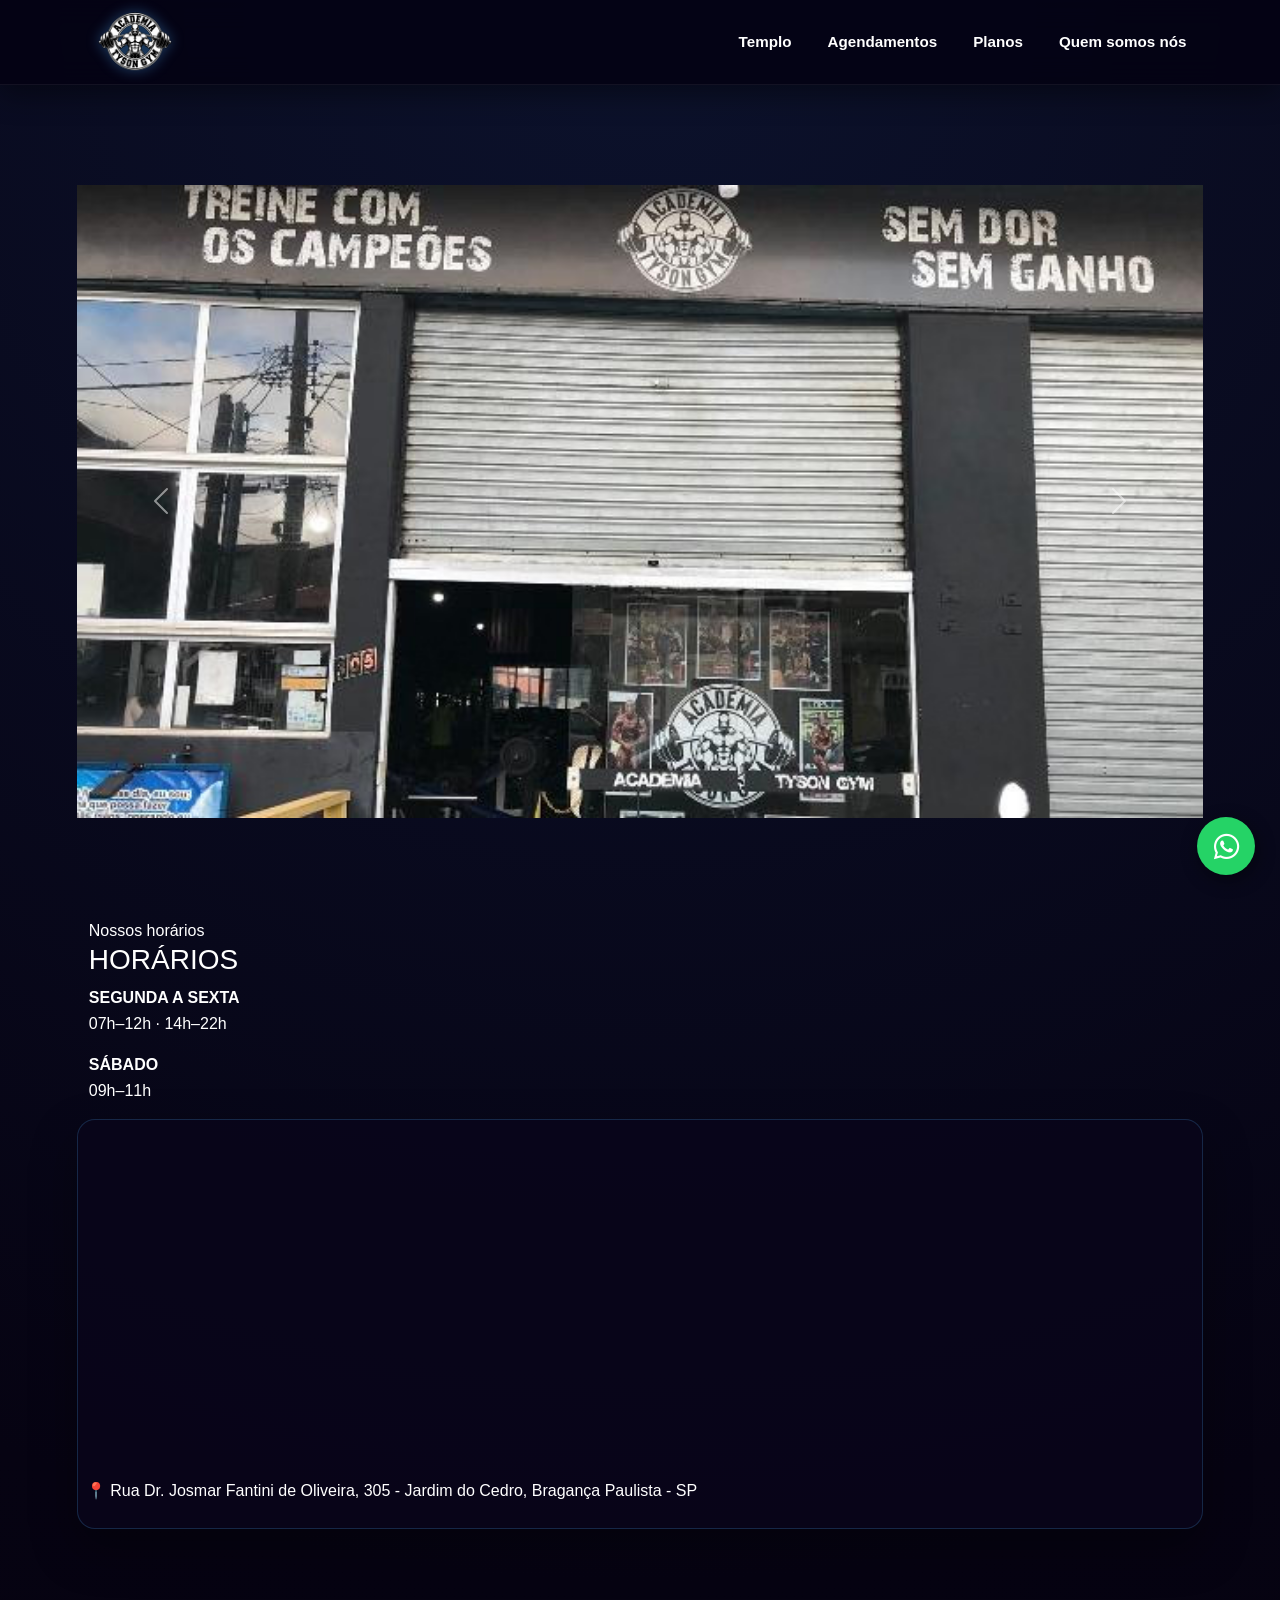
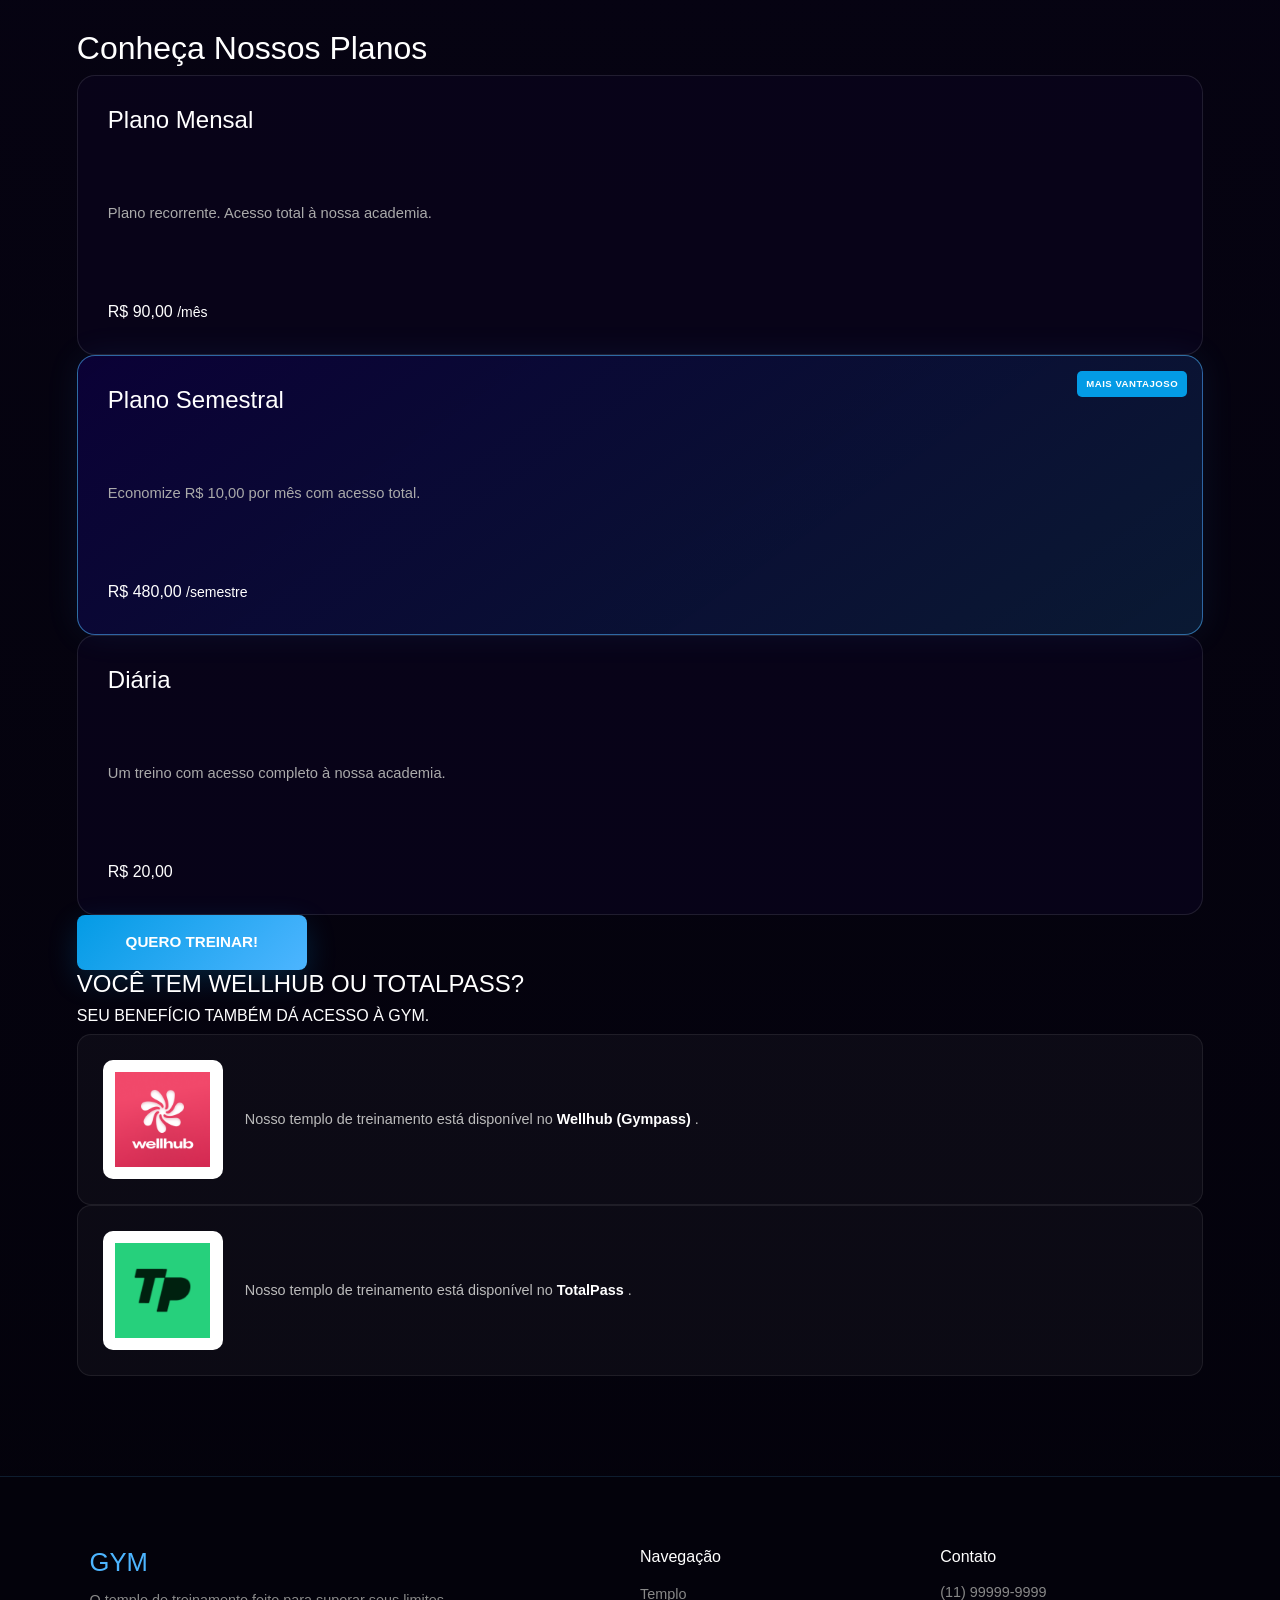
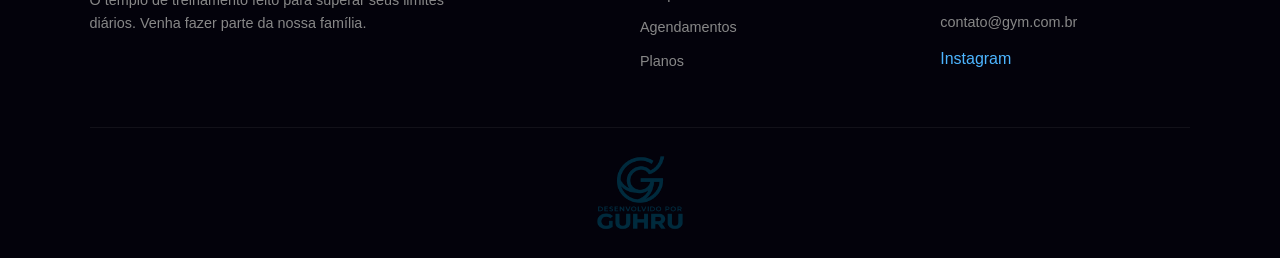
==== index.html @ ec67c64d "Update index.html" ====
<!DOCTYPE html>
<html lang="pt-br">

<head>
    <meta charset="UTF-8">
    <meta name="viewport" content="width=device-width, initial-scale=1.0">

    <title>GYM</title>

    <link
        href="https://cdn.jsdelivr.net/npm/bootstrap@5.3.3/dist/css/bootstrap.min.css"
        rel="stylesheet">

    <link rel="stylesheet" href="style.css">
</head>

<body>

    <!-- =====================================================
         HEADER
    ====================================================== -->

    <header class="tyson-header">

        <a href="#templo" class="tyson-logo">
            <img
                src="./img/logo.png"
                alt="GYM Logo">
        </a>


        <!-- MENU DESKTOP -->

        <nav class="tyson-nav">

            <ul>

                <li>
                    <a href="#templo">
                        Templo
                    </a>
                </li>

                <li>
                    <a href="#Aulas">
                        Agendamentos
                    </a>
                </li>

                <li>
                    <a href="#Planos">
                        Planos
                    </a>
                </li>

                <li>
                    <a href="#Nos">
                        Quem somos nós
                    </a>
                </li>

            </ul>

        </nav>


        <!-- BOTÃO DO MENU MOBILE -->

        <button
            class="mobile-menu-button"
            id="mobileMenuButton"
            aria-label="Abrir menu"
            aria-expanded="false">

            <span></span>
            <span></span>
            <span></span>

        </button>

    </header>


    <!-- =====================================================
         MENU MOBILE
    ====================================================== -->

    <div
        class="mobile-menu"
        id="mobileMenu">

        <nav>

            <a href="#templo">
                Templo
            </a>

            <a href="#Aulas">
                Agendamentos
            </a>

            <a href="#Planos">
                Planos
            </a>

            <a href="#Nos">
                Quem somos nós
            </a>

            <a
                href="#Planos"
                class="mobile-cta">

                QUERO TREINAR

            </a>

        </nav>

    </div>


    <!-- =====================================================
         TEMPLO
    ====================================================== -->

    <section id="templo">

        <div class="templo">

            <div
                id="carouselExample"
                class="carousel slide"
                data-bs-ride="carousel">

                <div class="carousel-inner">


                    <div class="carousel-item active">

                        <img
                            src="./img/pic_primary.png"
                            class="d-block w-100"
                            alt="Fachada da academia">

                    </div>


                    <div class="carousel-item">

                        <img
                            src="./img/pic_second.png"
                            class="d-block w-100"
                            alt="Foto da academia">

                    </div>


                    <div class="carousel-item">

                        <img
                            src="./img/pic_tri.png"
                            class="d-block w-100"
                            alt="Foto da academia">

                    </div>


                    <div class="carousel-item">

                        <img
                            src="./img/pic_forth.png"
                            class="d-block w-100"
                            alt="Foto da academia">

                    </div>


                    <div class="carousel-item">

                        <img
                            src="./img/pic_five.png"
                            class="d-block w-100"
                            alt="Foto da academia">

                    </div>


                    <div class="carousel-item">

                        <img
                            src="./img/pic_six.png"
                            class="d-block w-100"
                            alt="Foto da academia">

                    </div>

                </div>


                <!-- BOTÃO ANTERIOR -->

                <button
                    class="carousel-control-prev"
                    type="button"
                    data-bs-target="#carouselExample"
                    data-bs-slide="prev">

                    <span
                        class="carousel-control-prev-icon"
                        aria-hidden="true">
                    </span>

                    <span class="visually-hidden">
                        Previous
                    </span>

                </button>


                <!-- BOTÃO PRÓXIMO -->

                <button
                    class="carousel-control-next"
                    type="button"
                    data-bs-target="#carouselExample"
                    data-bs-slide="next">

                    <span
                        class="carousel-control-next-icon"
                        aria-hidden="true">
                    </span>

                    <span class="visually-hidden">
                        Next
                    </span>

                </button>

            </div>

        </div>

    </section>


    <!-- =====================================================
         AULAS / HORÁRIOS
    ====================================================== -->

    <section id="Aulas">

        <div class="container">

            <div class="card-header">
                Nossos horários
            </div>


            <div>

                <h3>
                    HORÁRIOS
                </h3>


                <p>

                    <strong>
                        SEGUNDA A SEXTA
                    </strong>

                    <br>

                    07h–12h · 14h–22h

                </p>


                <p>

                    <strong>
                        SÁBADO
                    </strong>

                    <br>

                    09h–11h

                </p>

            </div>


            <!-- GOOGLE CALENDAR -->

            <link
                href="https://calendar.google.com/calendar/scheduling-button-script.css"
                rel="stylesheet">

            <script
                src="https://calendar.google.com/calendar/scheduling-button-script.js"
                async>
            </script>


            <script>

                (function () {

                    var target = document.currentScript;

                    window.addEventListener('load', function () {

                        calendar.schedulingButton.load({

                            url: 'https://calendar.google.com/calendar/appointments/schedules/AcZssZ0mqNeaX_qk_iyonxcj2ozgqRbvVOdTPLq_ZWMivzwHEGEI1W-olxsgGoCy8MbHbPvl9HVSySjH?gv=true',

                            color: '#039BE5',

                            label: 'Agendar Aula',

                            target: target,

                        });

                    });

                })();

            </script>

        </div>


        <!-- =================================================
             MAPA
        ================================================== -->

        <div class="mapa-container">

            <iframe
                src="https://www.google.com/maps/embed?pb=!1m18!1m12!1m3!1d469409.573708678!2d-46.895748329647866!3d-23.19710983961411!2m3!1f0!2f0!3f0!3m2!1i1024!2i768!4f13.1!3m3!1m2!1s0x94cecbbcb39b7371%3A0x3ae341fbde26b0eb!2sTyson%20Gym!5e0!3m2!1spt-BR!2sbr!4v1787443585779!5m2!1spt-BR!2sbr"
                width="100%"
                height="300"
                style="border:0;"
                allowfullscreen=""
                loading="lazy"
                referrerpolicy="strict-origin-when-cross-origin">
            </iframe>


            <p class="endereco">
                📍 Rua Dr. Josmar Fantini de Oliveira, 305 -
                Jardim do Cedro, Bragança Paulista - SP
            </p>

        </div>

    </section>


    <!-- =====================================================
         PLANOS
    ====================================================== -->

    <section id="Planos">

        <h2 class="titulo-secao">
            Conheça Nossos Planos
        </h2>


        <div class="grid-container">


            <!-- PLANOS -->

            <div class="item">

                <div class="Planos">


                    <!-- MENSAL -->

                    <div class="card-plano mes">

                        <h4>
                            Plano Mensal
                        </h4>


                        <p>
                            Plano recorrente.
                            Acesso total à nossa academia.
                        </p>


                        <span>

                            R$ 90,00

                            <small>
                                /mês
                            </small>

                        </span>

                    </div>


                    <!-- SEMESTRAL -->

                    <div class="card-plano semestre">

                        <h4>
                            Plano Semestral
                        </h4>


                        <p>
                            Economize R$ 10,00 por mês
                            com acesso total.
                        </p>


                        <span>

                            R$ 480,00

                            <small>
                                /semestre
                            </small>

                        </span>

                    </div>


                    <!-- DIÁRIA -->

                    <div class="card-plano diaria">

                        <h4>
                            Diária
                        </h4>


                        <p>
                            Um treino com acesso completo
                            à nossa academia.
                        </p>


                        <span>
                            R$ 20,00
                        </span>

                    </div>


                    <button class="Adquira">
                        QUERO TREINAR!
                    </button>

                </div>

            </div>


            <!-- =================================================
                 WELLHUB / TOTALPASS
            ================================================== -->

            <div class="APP's">

                <div class="card-header">

                    <h4>
                        VOCÊ TEM WELLHUB OU TOTALPASS?
                    </h4>

                    <h6>
                        SEU BENEFÍCIO TAMBÉM DÁ ACESSO À GYM.
                    </h6>

                </div>


                <!-- WELLHUB -->

                <div class="app-card">

                    <button
                        id="btn-app"
                        class="btn-well">

                        <img
                            src="./img/well.png"
                            alt="Wellhub">

                    </button>


                    <p>

                        Nosso templo de treinamento
                        está disponível no

                        <strong>
                            Wellhub (Gympass)
                        </strong>.

                    </p>

                </div>


                <!-- TOTALPASS -->

                <div class="app-card">

                    <button
                        id="btn-app"
                        class="btn-total">

                        <img
                            src="./img/total.png"
                            alt="TotalPass">

                    </button>


                    <p>

                        Nosso templo de treinamento
                        está disponível no

                        <strong>
                            TotalPass
                        </strong>.

                    </p>

                </div>

            </div>

        </div>

    </section>


    <!-- =====================================================
         FOOTER
    ====================================================== -->

    <footer id="Nos">

        <div class="footer-container">


            <!-- INFORMAÇÕES -->

            <div class="footer-info">

                <h3>
                    GYM
                </h3>


                <p>
                    O templo de treinamento feito
                    para superar seus limites diários.
                    Venha fazer parte da nossa família.
                </p>

            </div>


            <!-- NAVEGAÇÃO -->

            <div class="footer-links">

                <h4>
                    Navegação
                </h4>


                <ul>

                    <li>
                        <a href="#templo">
                            Templo
                        </a>
                    </li>

                    <li>
                        <a href="#Aulas">
                            Agendamentos
                        </a>
                    </li>

                    <li>
                        <a href="#Planos">
                            Planos
                        </a>
                    </li>

                </ul>

            </div>


            <!-- CONTATO -->

            <div class="footer-contato">

                <h4>
                    Contato
                </h4>


                <p>
                    (11) 99999-9999
                </p>


                <p>
                    contato@gym.com.br
                </p>


                <button id="btnInsta">
                    Instagram
                </button>

            </div>

        </div>


        <div class="footer-bottom">

            <button
                id="btn"
                onclick="abrirWhatsApp()">

                <img
                    src="./img/My_logo.png"
                    alt="Desenvolvido por GUHRU">

            </button>

        </div>

    </footer>


    <!-- =====================================================
         FONT AWESOME
    ====================================================== -->

    <link
        rel="stylesheet"
        href="https://cdnjs.cloudflare.com/ajax/libs/font-awesome/6.5.1/css/all.min.css">


    <!-- =====================================================
         WHATSAPP
    ====================================================== -->

    <a
        href="https://wa.me/5511975709591?text=Ol%C3%A1!%20Gostaria%20de%20saber%20mais%20sobre%20os%20planos."
        class="whatsapp-float"
        target="_blank">

        <i class="fa-brands fa-whatsapp"></i>

    </a>


    <!-- =====================================================
         BOOTSTRAP
    ====================================================== -->

    <script
        src="https://cdn.jsdelivr.net/npm/bootstrap@5.3.8/dist/js/bootstrap.bundle.min.js"
        integrity="sha384-FKyoEForCGlyvwx9Hj09JcYn3nv7wiPVlz7YYwJrWVcXK/BmnVDxM+D2scQbITxI"
        crossorigin="anonymous">
    </script>


    <!-- =====================================================
         JAVASCRIPT DO SITE
    ====================================================== -->

    <script src="/Script.js"></script>

</body>

</html>
---- style.css ----
/* =========================================================
   RESET
========================================================= */

* {
    margin: 0;
    padding: 0;
    box-sizing: border-box;
    list-style: none;
    font-family: 'Segoe UI', Tahoma, Geneva, Verdana, sans-serif;
}

html {
    scroll-behavior: smooth;
}

body {
    min-height: 100vh;
    background:
        radial-gradient(
            circle at top,
            #0c122c 0%,
            #060312 45%,
            #03020a 100%
        );
    color: #fff;
    line-height: 1.6;
    overflow-x: hidden;
}

a {
    color: inherit;
}

img {
    max-width: 100%;
}


/* =========================================================
   VARIÁVEIS
========================================================= */

:root {
    --azul: #4db5ff;
    --azul-forte: #039be5;
    --azul-claro: #79c8ff;

    --fundo: #060312;
    --fundo-card: rgba(9, 5, 27, 0.82);
    --fundo-card-2: rgba(11, 1, 56, 0.65);

    --borda: rgba(77, 181, 255, 0.20);
    --borda-forte: rgba(77, 181, 255, 0.45);

    --texto: #ffffff;
    --texto-secundario: #bdbdc8;

    --raio: 18px;
}


/* =========================================================
   HEADER
========================================================= */

.tyson-header {
    width: 100%;
    min-height: 78px;

    display: flex;
    align-items: center;

    padding: 12px 7%;

    background: rgba(5, 3, 20, 0.92);

    position: sticky;
    top: 0;
    z-index: 1000;

    border-bottom: 1px solid rgba(255, 255, 255, 0.06);

    box-shadow:
        0 8px 30px rgba(0, 0, 0, 0.45);

    backdrop-filter: blur(14px);
    -webkit-backdrop-filter: blur(14px);
}


/* =========================================================
   LOGO
========================================================= */

.tyson-logo {
    display: flex;
    align-items: center;

    text-decoration: none;

    flex-shrink: 0;
}

.tyson-logo img {
    width: 90px;
    height: auto;

    display: block;

    filter:
        drop-shadow(
            0 0 7px
            rgba(77, 181, 255, 0.35)
        );

    transition:
        transform 0.3s ease,
        filter 0.3s ease;
}

.tyson-logo:hover img {
    transform: scale(1.04);

    filter:
        drop-shadow(
            0 0 12px
            rgba(77, 181, 255, 0.65)
        );
}


/* =========================================================
   MENU DESKTOP
========================================================= */

.tyson-nav {
    margin-left: auto;
}

.tyson-nav ul {
    display: flex;
    align-items: center;

    gap: 28px;

    margin: 0;
    padding: 0;
}

.tyson-nav ul a {
    color: #fff;

    text-decoration: none;

    font-size: 0.95rem;
    font-weight: 600;

    padding: 8px 4px;

    position: relative;

    transition:
        color 0.3s ease;
}

.tyson-nav ul a::after {
    content: "";

    position: absolute;

    left: 0;
    bottom: 0;

    width: 0;
    height: 2px;

    background: var(--azul);

    transition:
        width 0.3s ease;
}

.tyson-nav ul a:hover {
    color: var(--azul);
}

.tyson-nav ul a:hover::after {
    width: 100%;
}


/* =========================================================
   CTA DO HEADER
========================================================= */

.header-cta {
    margin-left: 28px;

    display: inline-flex;
    align-items: center;
    justify-content: center;

    padding: 11px 20px;

    border-radius: 8px;

    background:
        linear-gradient(
            135deg,
            var(--azul-forte),
            var(--azul)
        );

    color: #fff;

    text-decoration: none;

    font-size: 0.85rem;
    font-weight: 800;

    letter-spacing: 0.5px;

    box-shadow:
        0 6px 20px
        rgba(3, 155, 229, 0.22);

    transition:
        transform 0.3s ease,
        box-shadow 0.3s ease;
}

.header-cta:hover {
    color: #fff;

    transform:
        translateY(-2px);

    box-shadow:
        0 10px 28px
        rgba(77, 181, 255, 0.38);
}


/* =========================================================
   MENU MOBILE
========================================================= */

.mobile-menu-button {
    display: none;

    width: 44px;
    height: 44px;

    border: none;
    background: transparent;

    cursor: pointer;

    flex-direction: column;
    justify-content: center;
    align-items: center;

    gap: 5px;
}

.mobile-menu-button span {
    width: 27px;
    height: 2px;

    display: block;

    background: #fff;

    border-radius: 3px;

    transition:
        transform 0.3s ease,
        opacity 0.3s ease;
}

.mobile-menu-button.active span:nth-child(1) {
    transform:
        translateY(7px)
        rotate(45deg);
}

.mobile-menu-button.active span:nth-child(2) {
    opacity: 0;
}

.mobile-menu-button.active span:nth-child(3) {
    transform:
        translateY(-7px)
        rotate(-45deg);
}

.mobile-menu {
    display: none;
}


/* =========================================================
   CONFIGURAÇÃO GERAL DAS SEÇÕES
========================================================= */

section {
    width: 88%;
    max-width: 1200px;

    margin: 100px auto;

    scroll-margin-top: 100px;
}

.section-header {
    text-align: center;

    max-width: 700px;

    margin: 0 auto 50px;
}

.section-tag {
    margin-bottom: 10px;

    color: var(--azul);

    font-size: 0.85rem;
    font-weight: 800;

    letter-spacing: 2px;

    text-transform: uppercase;
}

.section-header h2 {
    margin-bottom: 15px;

    color: #fff;

    font-size: clamp(2rem, 4vw, 3rem);

    line-height: 1.15;
}

.section-header > p:last-child {
    color: var(--texto-secundario);

    font-size: 1rem;
}


/* =========================================================
   HERO
========================================================= */

.hero-section {
    width: 100%;
    max-width: none;

    margin: 0;

    padding:
        80px 7%
        100px;

    min-height: 650px;

    display: flex;
    align-items: center;

    background:
        radial-gradient(
            circle at 75% 40%,
            rgba(39, 107, 170, 0.18),
            transparent 35%
        );
}

.hero-content {
    width: 100%;
    max-width: 1200px;

    margin: 0 auto;

    display: grid;

    grid-template-columns:
        0.9fr 1.1fr;

    gap: 70px;

    align-items: center;
}

.hero-text {
    max-width: 520px;
}

.hero-label {
    color: var(--azul);

    font-size: 0.9rem;
    font-weight: 800;

    letter-spacing: 4px;

    margin-bottom: 18px;
}

.hero-text h1 {
    margin-bottom: 22px;

    font-size:
        clamp(3rem, 6vw, 5.3rem);

    line-height: 0.95;

    font-weight: 900;

    text-transform: uppercase;

    letter-spacing: -2px;
}

.hero-text h1 span {
    display: block;

    color: var(--azul);

    text-shadow:
        0 0 25px
        rgba(77, 181, 255, 0.15);
}

.hero-description {
    color: #ddd;

    font-size: 1.25rem;

    margin-bottom: 30px;
}

.hero-button {
    display: inline-flex;

    align-items: center;
    justify-content: center;

    padding: 15px 25px;

    border-radius: 8px;

    background:
        linear-gradient(
            135deg,
            var(--azul-forte),
            var(--azul)
        );

    color: #fff;

    text-decoration: none;

    font-size: 0.95rem;
    font-weight: 900;

    letter-spacing: 0.7px;

    box-shadow:
        0 8px 30px
        rgba(3, 155, 229, 0.25);

    transition:
        transform 0.3s ease,
        box-shadow 0.3s ease;
}

.hero-button:hover {
    color: #fff;

    transform:
        translateY(-3px);

    box-shadow:
        0 12px 35px
        rgba(77, 181, 255, 0.40);
}

.hero-location {
    margin-top: 25px;

    color: #aaa;

    font-size: 0.95rem;
}

.hero-image {
    width: 100%;

    position: relative;
}

.hero-image::before {
    content: "";

    position: absolute;

    inset: -12px;

    border:
        1px solid
        rgba(77, 181, 255, 0.20);

    border-radius: 22px;

    z-index: -1;
}

.hero-image img {
    width: 100%;

    display: block;

    border-radius: 18px;

    object-fit: cover;

    box-shadow:
        0 25px 60px
        rgba(0, 0, 0, 0.65);
}


/* =========================================================
   CONHEÇA A TYSON
========================================================= */

.section-conheca {
    padding-top: 20px;
}

.tyson-gallery {
    display: grid;

    grid-template-columns:
        repeat(3, 1fr);

    gap: 14px;
}

.gallery-item {
    overflow: hidden;

    border-radius: 12px;

    background: #000;

    border:
        1px solid
        rgba(255, 255, 255, 0.08);

    aspect-ratio: 16 / 10;
}

.gallery-item img {
    width: 100%;
    height: 100%;

    display: block;

    object-fit: cover;

    transition:
        transform 0.5s ease,
        filter 0.5s ease;
}

.gallery-item:hover img {
    transform: scale(1.06);

    filter:
        brightness(1.1);
}


/* =========================================================
   BENEFÍCIOS
========================================================= */

.section-beneficios {
    width: 100%;
    max-width: none;

    padding:
        90px 7%;

    margin: 0;

    background:
        rgba(255, 255, 255, 0.015);

    border-top:
        1px solid
        rgba(255, 255, 255, 0.05);

    border-bottom:
        1px solid
        rgba(255, 255, 255, 0.05);
}

.beneficios-container {
    max-width: 1200px;

    margin: 0 auto;

    display: grid;

    grid-template-columns:
        0.8fr 1.2fr;

    gap: 80px;

    align-items: center;
}

.beneficios-title h2 {
    font-size:
        clamp(2rem, 4vw, 3.2rem);

    line-height: 1.1;

    margin-top: 10px;
}

.beneficios-list {
    display: grid;

    grid-template-columns:
        repeat(2, 1fr);

    gap: 15px;
}

.beneficio {
    padding: 25px;

    display: flex;

    gap: 18px;

    background:
        rgba(9, 5, 27, 0.65);

    border:
        1px solid
        rgba(77, 181, 255, 0.12);

    border-radius: 14px;

    transition:
        transform 0.3s ease,
        border-color 0.3s ease;
}

.beneficio:hover {
    transform:
        translateY(-4px);

    border-color:
        var(--borda-forte);
}

.beneficio-icon {
    font-size: 1.6rem;

    flex-shrink: 0;
}

.beneficio h3 {
    margin-bottom: 5px;

    font-size: 1rem;

    color: #fff;
}

.beneficio p {
    color: #aaa;

    font-size: 0.88rem;

    line-height: 1.5;
}


/* =========================================================
   ESTRUTURA
========================================================= */

.section-estrutura {
    width: 88%;
    max-width: 1200px;
}

.estrutura-container {
    display: grid;

    grid-template-columns:
        0.8fr 1.2fr;

    gap: 70px;

    align-items: center;
}

.estrutura-text h2 {
    margin:
        10px 0 20px;

    font-size:
        clamp(2rem, 4vw, 3rem);

    line-height: 1.1;
}

.estrutura-text p:not(.section-tag) {
    color: var(--texto-secundario);

    margin-bottom: 15px;

    font-size: 1rem;
}

.estrutura-gallery {
    display: grid;

    grid-template-columns:
        repeat(2, 1fr);

    gap: 12px;
}

.estrutura-photo {
    overflow: hidden;

    border-radius: 13px;

    aspect-ratio: 1 / 0.8;

    border:
        1px solid
        rgba(255, 255, 255, 0.08);
}

.estrutura-photo:first-child {
    grid-row: span 2;

    aspect-ratio: auto;
}

.estrutura-photo img {
    width: 100%;
    height: 100%;

    object-fit: cover;

    display: block;

    transition:
        transform 0.5s ease;
}

.estrutura-photo:hover img {
    transform:
        scale(1.05);
}


/* =========================================================
   HORÁRIOS
========================================================= */

.section-horarios {
    width: 100%;
    max-width: none;

    margin: 0;

    padding:
        90px 7%;

    background:
        rgba(9, 5, 27, 0.55);
}

.horarios-container {
    max-width: 1200px;

    margin: 0 auto;

    display: grid;

    grid-template-columns:
        1fr 1fr;

    gap: 50px;

    align-items: stretch;
}

.horarios-info {
    padding: 40px;

    border-radius: var(--raio);

    border:
        1px solid
        var(--borda);

    background:
        rgba(255, 255, 255, 0.025);
}

.horarios-info h2 {
    font-size:
        clamp(2rem, 4vw, 3rem);

    line-height: 1.1;

    margin-bottom: 35px;
}

.horario {
    padding: 18px 0;

    border-top:
        1px solid
        rgba(255, 255, 255, 0.08);
}

.horario h3 {
    color: var(--azul);

    font-size: 0.9rem;

    letter-spacing: 1px;
}

.horario p {
    color: #ddd;

    margin-top: 5px;

    font-size: 1.05rem;
}


/* =========================================================
   AGENDAMENTO
========================================================= */

.agendamento {
    padding: 40px;

    display: flex;
    flex-direction: column;
    justify-content: center;

    border-radius: var(--raio);

    background:
        linear-gradient(
            145deg,
            rgba(11, 1, 56, 0.8),
            rgba(5, 5, 20, 0.85)
        );

    border:
        1px solid
        var(--borda-forte);

    box-shadow:
        0 20px 50px
        rgba(0, 0, 0, 0.35);
}

.agendamento h3 {
    margin-bottom: 10px;

    color: var(--azul);

    font-size: 1.5rem;
}

.agendamento p {
    color: #aaa;

    margin-bottom: 20px;
}


/* =========================================================
   WELLHUB / TOTALPASS
========================================================= */

.section-beneficios-app {
    width: 88%;
    max-width: 1000px;
}

.app-container {
    padding: 50px;

    border-radius: 22px;

    background:
        rgba(9, 5, 27, 0.70);

    border:
        1px solid
        var(--borda);

    box-shadow:
        0 20px 50px
        rgba(0, 0, 0, 0.25);
}

.apps-grid {
    display: grid;

    grid-template-columns:
        repeat(2, 1fr);

    gap: 20px;
}

.app-card {
    padding: 25px;

    display: flex;
    align-items: center;

    gap: 22px;

    background:
        rgba(255, 255, 255, 0.035);

    border:
        1px solid
        rgba(255, 255, 255, 0.08);

    border-radius: 14px;

    transition:
        transform 0.3s ease,
        border-color 0.3s ease;
}

.app-card:hover {
    transform:
        translateY(-4px);

    border-color:
        var(--borda-forte);
}

.app-card button {
    min-width: 120px;

    padding: 12px;

    border: none;

    border-radius: 10px;

    background: #fff;

    cursor: pointer;

    transition:
        transform 0.3s ease;
}

.app-card button:hover {
    transform:
        scale(1.04);
}

.app-card button img {
    width: 95px;

    height: auto;

    display: block;

    margin: auto;
}

.app-card p {
    margin: 0;

    color: #bbb;

    font-size: 0.9rem;
}

.app-card strong {
    color: #fff;
}


/* =========================================================
   PLANOS
========================================================= */

.section-planos {
    width: 88%;
    max-width: 1200px;
}

.planos-grid {
    display: grid;

    grid-template-columns:
        repeat(3, 1fr);

    gap: 20px;
}

.card-plano {
    min-height: 280px;

    padding: 30px;

    display: flex;
    flex-direction: column;

    justify-content: space-between;

    background:
        rgba(9, 5, 27, 0.78);

    border:
        1px solid
        rgba(255, 255, 255, 0.10);

    border-radius: 18px;

    transition:
        transform 0.3s ease,
        border-color 0.3s ease,
        box-shadow 0.3s ease;
}

.card-plano:hover {
    transform:
        translateY(-7px);

    border-color:
        var(--borda-forte);

    box-shadow:
        0 20px 40px
        rgba(0, 0, 0, 0.35);
}

.card-plano h3 {
    color: #fff;

    font-size: 1.25rem;

    margin-bottom: 15px;
}

.card-plano p {
    color: #aaa;

    font-size: 0.92rem;

    line-height: 1.55;
}

.card-plano .preco {
    display: block;

    margin-top: 25px;

    color: var(--azul);

    font-size: 2rem;

    font-weight: 900;
}

.card-plano .preco small {
    color: #aaa;

    font-size: 0.8rem;

    font-weight: 500;
}


/* PLANO DESTAQUE */

.card-plano.semestre {
    position: relative;

    border-color:
        rgba(77, 181, 255, 0.55);

    background:
        linear-gradient(
            145deg,
            rgba(11, 1, 56, 0.95),
            rgba(12, 35, 65, 0.72)
        );

    box-shadow:
        0 0 35px
        rgba(77, 181, 255, 0.08);
}

.card-plano.semestre::before {
    content: "MAIS VANTAJOSO";

    position: absolute;

    top: 15px;
    right: 15px;

    padding: 5px 9px;

    border-radius: 5px;

    background:
        var(--azul-forte);

    color: #fff;

    font-size: 0.6rem;

    font-weight: 900;

    letter-spacing: 0.5px;
}


/* CTA DOS PLANOS */

.planos-cta {
    margin-top: 30px;

    text-align: center;
}

.Adquira {
    display: inline-flex;

    align-items: center;
    justify-content: center;

    min-width: 230px;

    padding: 15px 25px;

    border: none;

    border-radius: 8px;

    background:
        linear-gradient(
            135deg,
            var(--azul-forte),
            var(--azul)
        );

    color: #fff;

    text-decoration: none;

    font-size: 0.95rem;

    font-weight: 900;

    cursor: pointer;

    box-shadow:
        0 10px 30px
        rgba(3, 155, 229, 0.20);

    transition:
        transform 0.3s ease,
        box-shadow 0.3s ease;
}

.Adquira:hover {
    color: #fff;

    transform:
        translateY(-3px);

    box-shadow:
        0 14px 35px
        rgba(77, 181, 255, 0.35);
}


/* =========================================================
   LOCALIZAÇÃO
========================================================= */

.section-localizacao {
    width: 100%;
    max-width: none;

    margin: 0;

    padding:
        90px 7%;

    background:
        rgba(255, 255, 255, 0.015);
}

.localizacao-container {
    max-width: 1200px;

    margin: 0 auto;

    display: grid;

    grid-template-columns:
        0.8fr 1.2fr;

    gap: 50px;

    align-items: center;
}

.localizacao-info h2 {
    margin:
        10px 0 20px;

    font-size:
        clamp(2rem, 4vw, 3rem);

    line-height: 1.1;
}

.localizacao-info > p:not(.section-tag) {
    color: #aaa;

    margin-bottom: 10px;
}

.localizacao-info .endereco {
    color: #ddd;

    font-size: 1rem;
}

.mapa-container {
    overflow: hidden;

    padding: 8px;

    border-radius: 18px;

    background:
        rgba(9, 5, 27, 0.8);

    border:
        1px solid
        var(--borda);

    box-shadow:
        0 20px 45px
        rgba(0, 0, 0, 0.35);
}

.mapa-container iframe {
    display: block;

    width: 100%;

    height: 350px;

    border: none;

    border-radius: 12px;
}


/* =========================================================
   CTA FINAL
========================================================= */

.final-cta {
    width: 88%;
    max-width: 1000px;

    margin:
        110px auto;

    padding:
        90px 30px;

    text-align: center;

    border-radius: 22px;

    border:
        1px solid
        var(--borda-forte);

    background:
        radial-gradient(
            circle at center,
            rgba(39, 107, 170, 0.20),
            rgba(9, 5, 27, 0.85) 65%
        );

    box-shadow:
        0 25px 70px
        rgba(0, 0, 0, 0.35);
}

.final-cta-content {
    max-width: 650px;

    margin: auto;
}

.final-cta h2 {
    margin:
        10px 0 15px;

    font-size:
        clamp(2.2rem, 5vw, 4rem);

    line-height: 1;

    text-transform: uppercase;
}

.final-cta p:not(.section-tag) {
    color: #aaa;

    margin-bottom: 30px;
}


/* =========================================================
   FOOTER
========================================================= */

footer {
    padding:
        70px 7% 25px;

    background:
        #03020b;

    border-top:
        1px solid
        rgba(77, 181, 255, 0.15);
}

.footer-container {
    max-width: 1200px;

    margin: 0 auto 45px;

    display: grid;

    grid-template-columns:
        2fr 1fr 1fr;

    gap: 50px;
}

.footer-info h3 {
    margin-bottom: 12px;

    color: var(--azul);

    font-size: 1.6rem;
}

.footer-info p {
    max-width: 380px;

    color: #888;

    font-size: 0.9rem;
}

.footer-links h4,
.footer-contato h4 {
    margin-bottom: 15px;

    color: #fff;

    font-size: 1rem;
}

.footer-links ul {
    margin: 0;
    padding: 0;
}

.footer-links li {
    margin-bottom: 8px;
}

.footer-links a {
    color: #888;

    text-decoration: none;

    font-size: 0.9rem;

    transition:
        color 0.3s ease;
}

.footer-links a:hover {
    color: var(--azul);
}

.footer-contato p {
    margin-bottom: 7px;

    color: #888;

    font-size: 0.9rem;
}

#btnInsta {
    margin-top: 5px;

    padding: 0;

    border: none;

    background: transparent;

    color: var(--azul);

    cursor: pointer;

    font: inherit;
}

.footer-bottom {
    max-width: 1200px;

    margin: auto;

    padding-top: 25px;

    text-align: center;

    border-top:
        1px solid
        rgba(255, 255, 255, 0.06);
}

#btn {
    padding: 0;

    border: none;

    background: transparent;

    cursor: pointer;

    opacity: 0.75;

    transition:
        opacity 0.3s ease,
        transform 0.3s ease;
}

#btn:hover {
    opacity: 1;

    transform:
        scale(1.04);
}

#btn img {
    width: 120px;

    height: auto;
}


/* =========================================================
   WHATSAPP
========================================================= */

.whatsapp-float {
    position: fixed;

    width: 58px;
    height: 58px;

    bottom: 25px;
    right: 25px;

    display: flex;

    align-items: center;
    justify-content: center;

    background-color: #25d366;

    color: #fff;

    border-radius: 50%;

    font-size: 29px;

    box-shadow:
        2px 5px 18px
        rgba(0, 0, 0, 0.45);

    z-index: 9999;

    text-decoration: none;

    transition:
        transform 0.3s ease;
}

.whatsapp-float:hover {
    color: #fff;

    transform:
        scale(1.1);
}


/* =========================================================
   TABLETS
========================================================= */

@media (max-width: 1000px) {

    .tyson-header {
        padding:
            12px 5%;
    }

    .tyson-nav ul {
        gap: 16px;
    }

    .header-cta {
        margin-left: 15px;
    }

    .hero-content {
        grid-template-columns:
            1fr 1fr;

        gap: 40px;
    }

    .hero-text h1 {
        font-size:
            clamp(2.8rem, 6vw, 4.2rem);
    }

    .beneficios-container,
    .estrutura-container,
    .localizacao-container {
        gap: 40px;
    }

    .section-horarios,
    .section-localizacao {
        padding-left: 5%;
        padding-right: 5%;
    }
}


/* =========================================================
   MOBILE
========================================================= */

@media (max-width: 768px) {

    /* HEADER */

    .tyson-header {
        min-height: 70px;

        padding:
            8px 20px;

        justify-content: space-between;
    }

    .tyson-logo img {
        width: 105px;
    }

    .tyson-nav,
    .header-cta {
        display: none;
    }

    .mobile-menu-button {
        display: flex;
    }


    /* MENU */

    .mobile-menu {
        display: block;

        position: fixed;

        top: 70px;
        left: 0;

        width: 100%;

        z-index: 999;

        visibility: hidden;

        opacity: 0;

        transform:
            translateY(-15px);

        background:
            rgba(5, 3, 20, 0.98);

        backdrop-filter:
            blur(18px);

        -webkit-backdrop-filter:
            blur(18px);

        border-bottom:
            1px solid
            var(--borda);

        box-shadow:
            0 15px 35px
            rgba(0, 0, 0, 0.55);

        transition:
            opacity 0.3s ease,
            transform 0.3s ease,
            visibility 0.3s ease;
    }

    .mobile-menu.active {
        visibility: visible;

        opacity: 1;

        transform:
            translateY(0);
    }

    .mobile-menu nav {
        display: flex;

        flex-direction: column;

        padding:
            10px 20px 22px;
    }

    .mobile-menu nav a {
        padding:
            16px 5px;

        color: #fff;

        text-decoration: none;

        font-size: 1rem;

        font-weight: 600;

        border-bottom:
            1px solid
            rgba(255, 255, 255, 0.07);

        transition:
            color 0.2s ease,
            padding-left 0.2s ease;
    }

    .mobile-menu nav a:hover {
        color: var(--azul);

        padding-left: 10px;
    }

    .mobile-menu .mobile-cta {
        margin-top: 18px;

        padding:
            14px;

        border: none;

        border-radius: 8px;

        background:
            linear-gradient(
                135deg,
                var(--azul-forte),
                var(--azul)
            );

        text-align: center;

        font-weight: 900;
    }

    .mobile-menu .mobile-cta:hover {
        color: #fff;

        padding-left: 14px;
    }


    /* SEÇÕES */

    section {
        width: 92%;

        margin:
            70px auto;

        scroll-margin-top: 85px;
    }


    /* HERO */

    .hero-section {
        width: 100%;

        min-height: auto;

        padding:
            60px 5%
            70px;

        margin: 0;
    }

    .hero-content {
        display: flex;

        flex-direction: column;

        gap: 45px;

        align-items: stretch;
    }

    .hero-text {
        max-width: none;

        text-align: center;
    }

    .hero-label {
        font-size: 0.75rem;

        letter-spacing: 3px;
    }

    .hero-text h1 {
        font-size:
            clamp(2.8rem, 13vw, 4.2rem);

        letter-spacing: -1.5px;
    }

    .hero-description {
        font-size: 1.05rem;
    }

    .hero-location {
        font-size: 0.9rem;
    }

    .hero-image::before {
        inset: -7px;

        border-radius: 16px;
    }

    .hero-image img {
        border-radius: 13px;
    }


    /* TÍTULOS */

    .section-header {
        margin-bottom: 35px;
    }

    .section-header h2 {
        font-size:
            clamp(1.9rem, 9vw, 2.7rem);
    }

    .section-tag {
        font-size: 0.72rem;

        letter-spacing: 1.5px;
    }


    /* GALERIA */

    .tyson-gallery {
        grid-template-columns:
            repeat(2, 1fr);

        gap: 8px;
    }

    .gallery-item {
        border-radius: 9px;
    }


    /* BENEFÍCIOS */

    .section-beneficios {
        width: 100%;

        padding:
            70px 5%;

        margin: 0;
    }

    .beneficios-container {
        display: flex;

        flex-direction: column;

        gap: 35px;
    }

    .beneficios-title {
        text-align: center;
    }

    .beneficios-title h2 {
        font-size:
            clamp(2rem, 9vw, 2.8rem);
    }

    .beneficios-list {
        width: 100%;

        grid-template-columns:
            1fr;
    }

    .beneficio {
        padding: 20px;
    }


    /* ESTRUTURA */

    .estrutura-container {
        display: flex;

        flex-direction: column;

        gap: 35px;
    }

    .estrutura-text {
        text-align: center;
    }

    .estrutura-text h2 {
        font-size:
            clamp(2rem, 9vw, 2.7rem);
    }

    .estrutura-gallery {
        width: 100%;
    }


    /* HORÁRIOS */

    .section-horarios {
        width: 100%;

        padding:
            70px 5%;

        margin: 0;
    }

    .horarios-container {
        grid-template-columns:
            1fr;

        gap: 20px;
    }

    .horarios-info,
    .agendamento {
        padding: 25px;
    }

    .horarios-info h2 {
        font-size:
            clamp(2rem, 9vw, 2.7rem);
    }


    /* WELLHUB */

    .section-beneficios-app {
        width: 92%;
    }

    .app-container {
        padding:
            30px 20px;

        border-radius: 17px;
    }

    .apps-grid {
        grid-template-columns:
            1fr;
    }

    .app-card {
        flex-direction: column;

        text-align: center;

        padding: 22px;
    }

    .app-card button {
        width: fit-content;

        min-width: 130px;
    }


    /* PLANOS */

    .planos-grid {
        grid-template-columns:
            1fr;

        gap: 15px;
    }

    .card-plano {
        min-height: 250px;

        padding: 25px;
    }

    .card-plano.semestre {
        order: -1;
    }

    .card-plano .preco {
        font-size: 1.8rem;
    }

    .Adquira {
        width: 100%;
    }


    /* LOCALIZAÇÃO */

    .section-localizacao {
        width: 100%;

        padding:
            70px 5%;

        margin: 0;
    }

    .localizacao-container {
        grid-template-columns:
            1fr;

        gap: 30px;
    }

    .localizacao-info {
        text-align: center;
    }

    .localizacao-info h2 {
        font-size:
            clamp(2rem, 9vw, 2.7rem);
    }

    .mapa-container iframe {
        height: 280px;
    }


    /* CTA FINAL */

    .final-cta {
        width: 92%;

        margin:
            80px auto;

        padding:
            65px 20px;

        border-radius: 17px;
    }

    .final-cta h2 {
        font-size:
            clamp(2rem, 10vw, 3rem);
    }


    /* FOOTER */

    footer {
        padding:
            50px 7% 20px;
    }

    .footer-container {
        grid-template-columns:
            1fr;

        gap: 30px;

        text-align: center;
    }

    .footer-info p {
        max-width: none;
    }


    /* WHATSAPP */

    .whatsapp-float {
        width: 53px;
        height: 53px;

        right: 18px;
        bottom: 18px;

        font-size: 26px;
    }
}


/* =========================================================
   CELULARES PEQUENOS
========================================================= */

@media (max-width: 380px) {

    .tyson-header {
        padding:
            8px 15px;
    }

    .tyson-logo img {
        width: 95px;
    }

    .hero-section {
        padding:
            50px 5%
            60px;
    }

    .hero-text h1 {
        font-size:
            2.7rem;
    }

    .tyson-gallery {
        gap: 6px;
    }

    .beneficio {
        padding: 17px;
    }

    .app-container {
        padding:
            25px 15px;
    }

    .card-plano {
        padding: 22px;
    }

    .mapa-container iframe {
        height: 240px;
    }
}


/* =========================================================
   ACESSIBILIDADE
========================================================= */

@media (prefers-reduced-motion: reduce) {

    *,
    *::before,
    *::after {
        scroll-behavior: auto !important;

        transition-duration:
            0.01ms !important;

        animation-duration:
            0.01ms !important;

        animation-iteration-count:
            1 !important;
    }
}
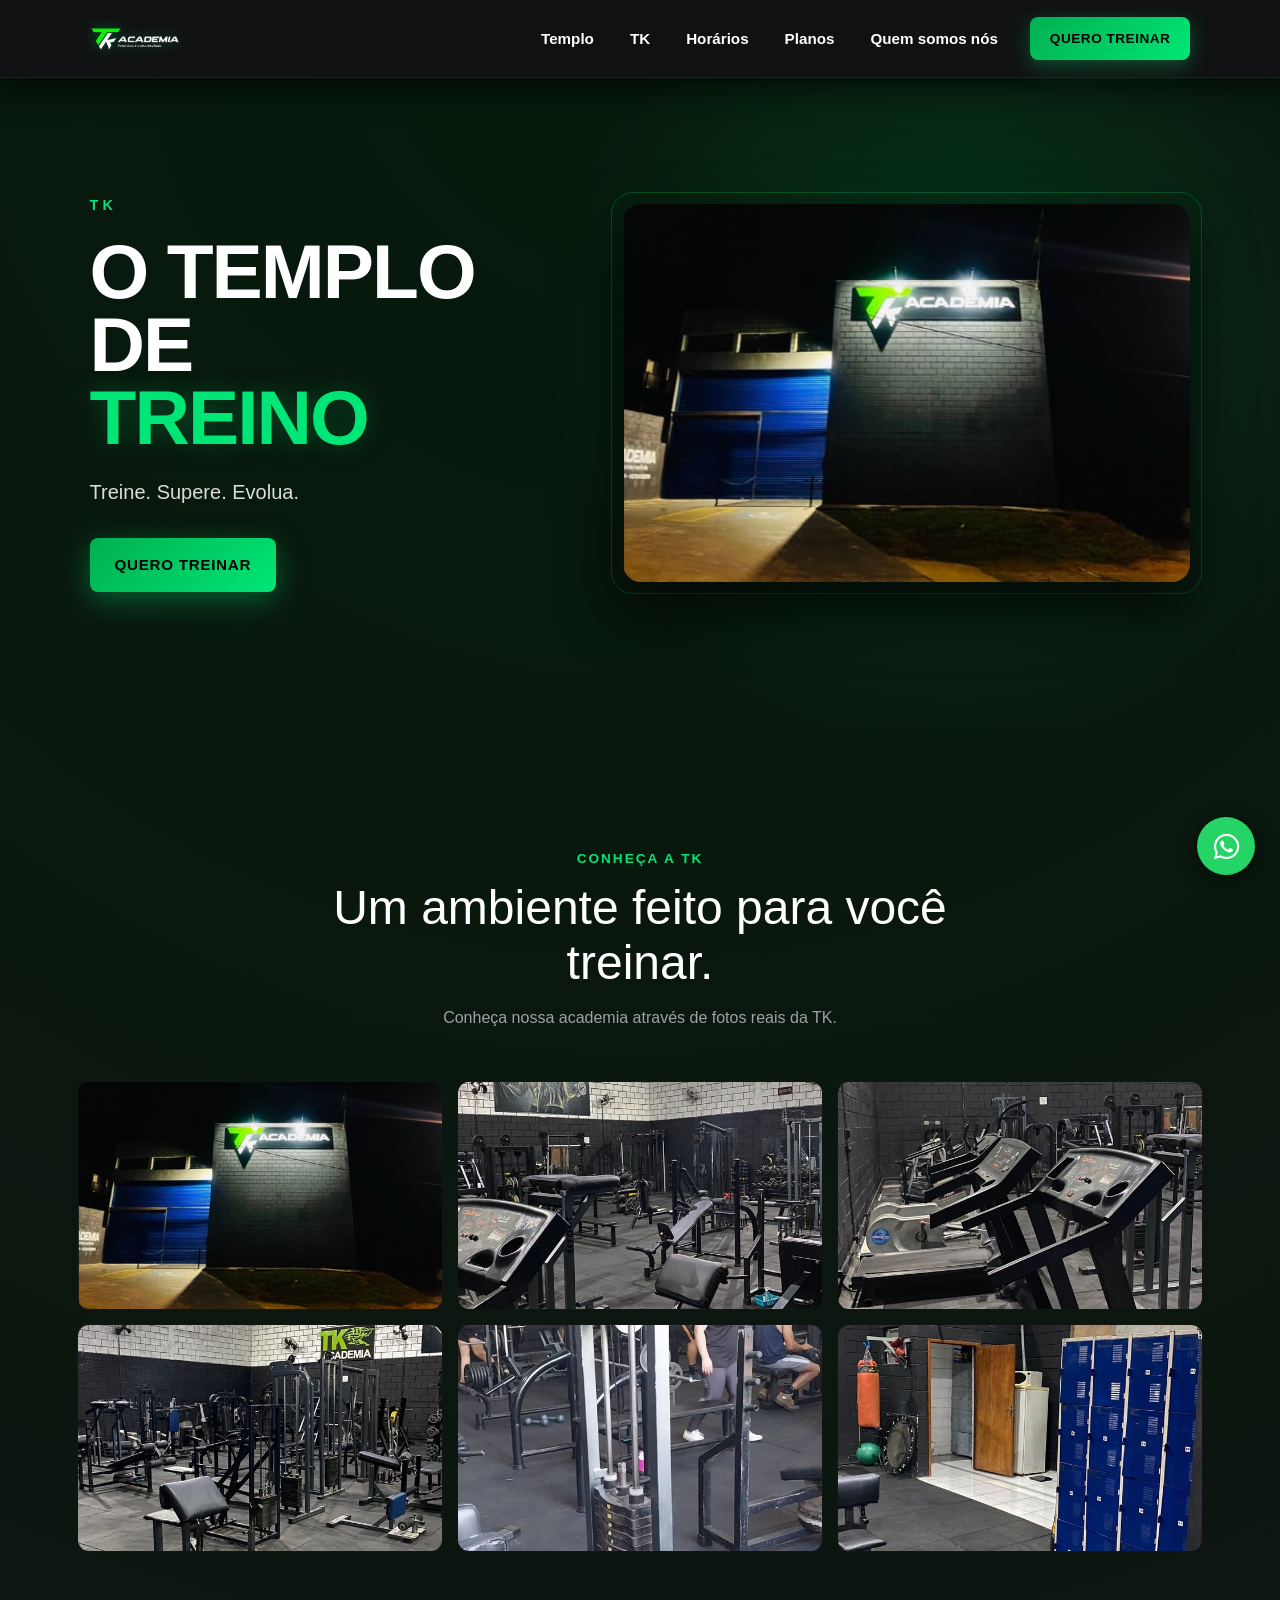
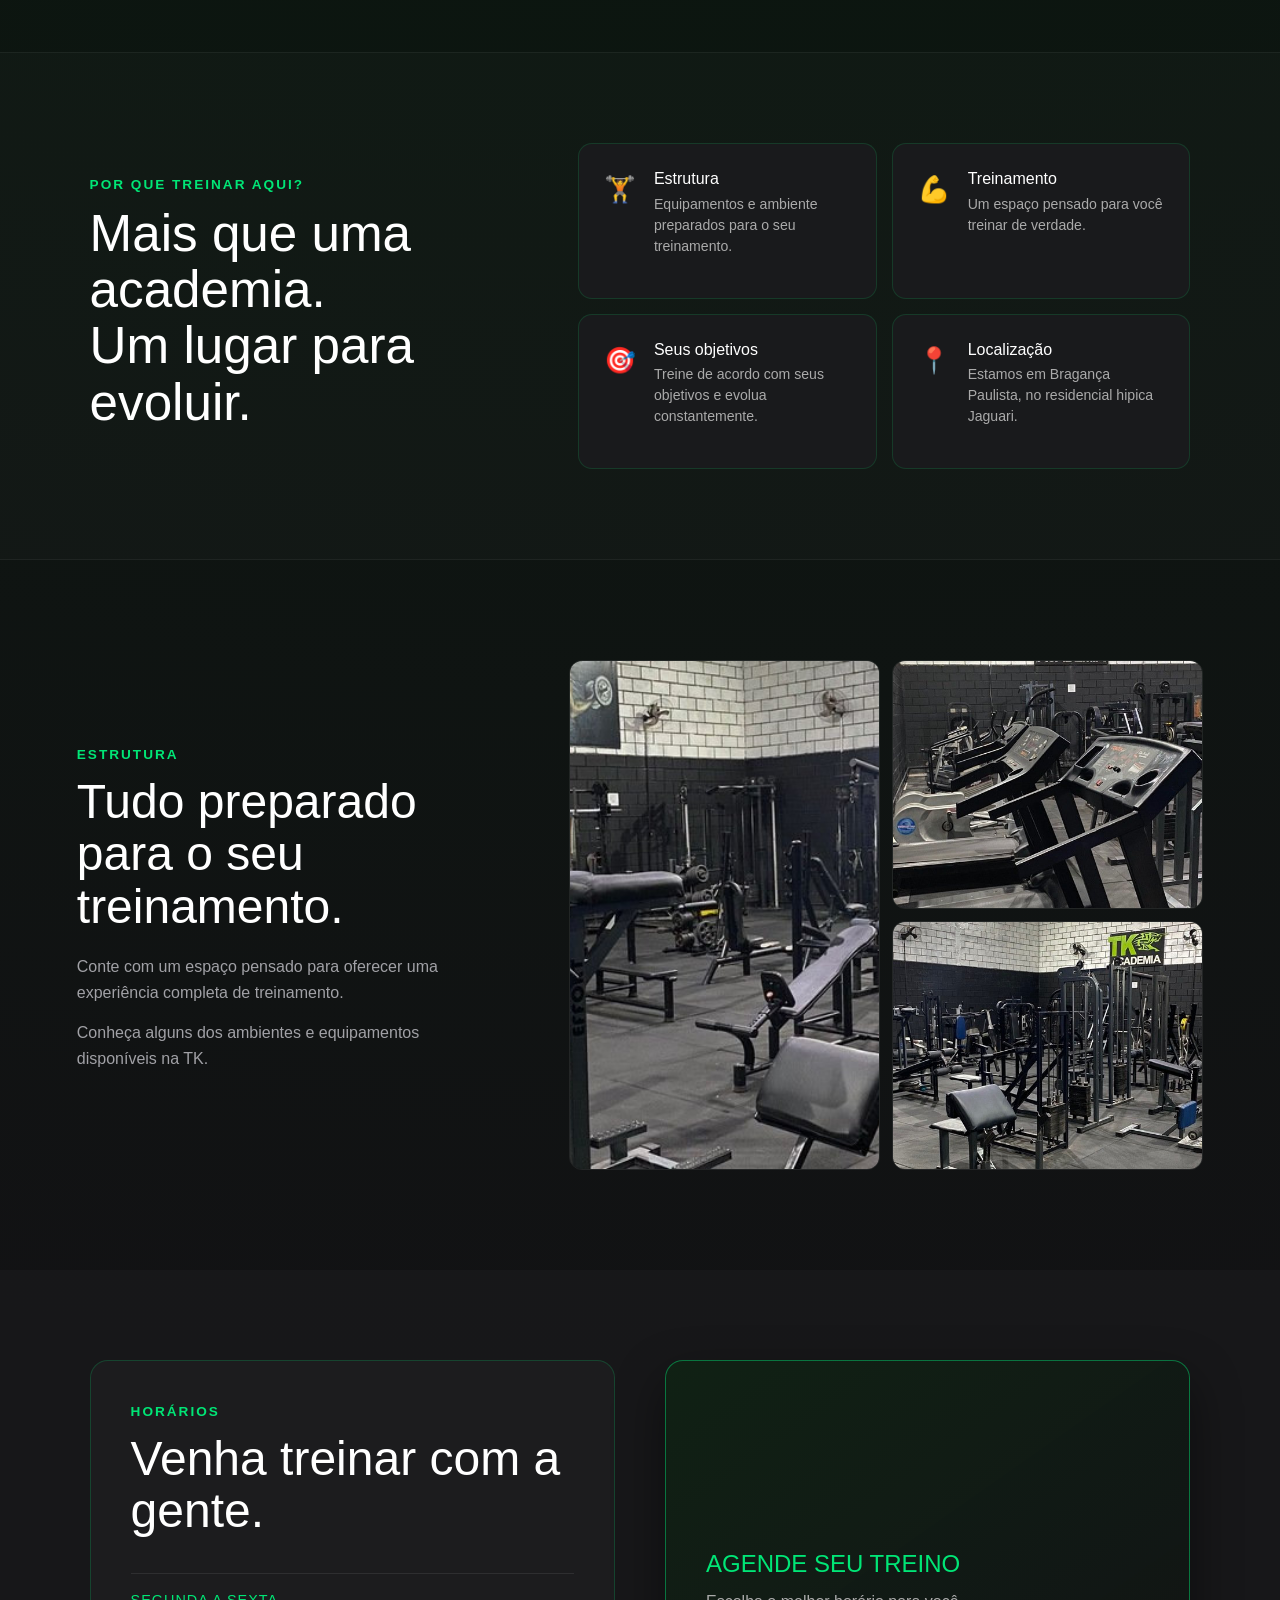
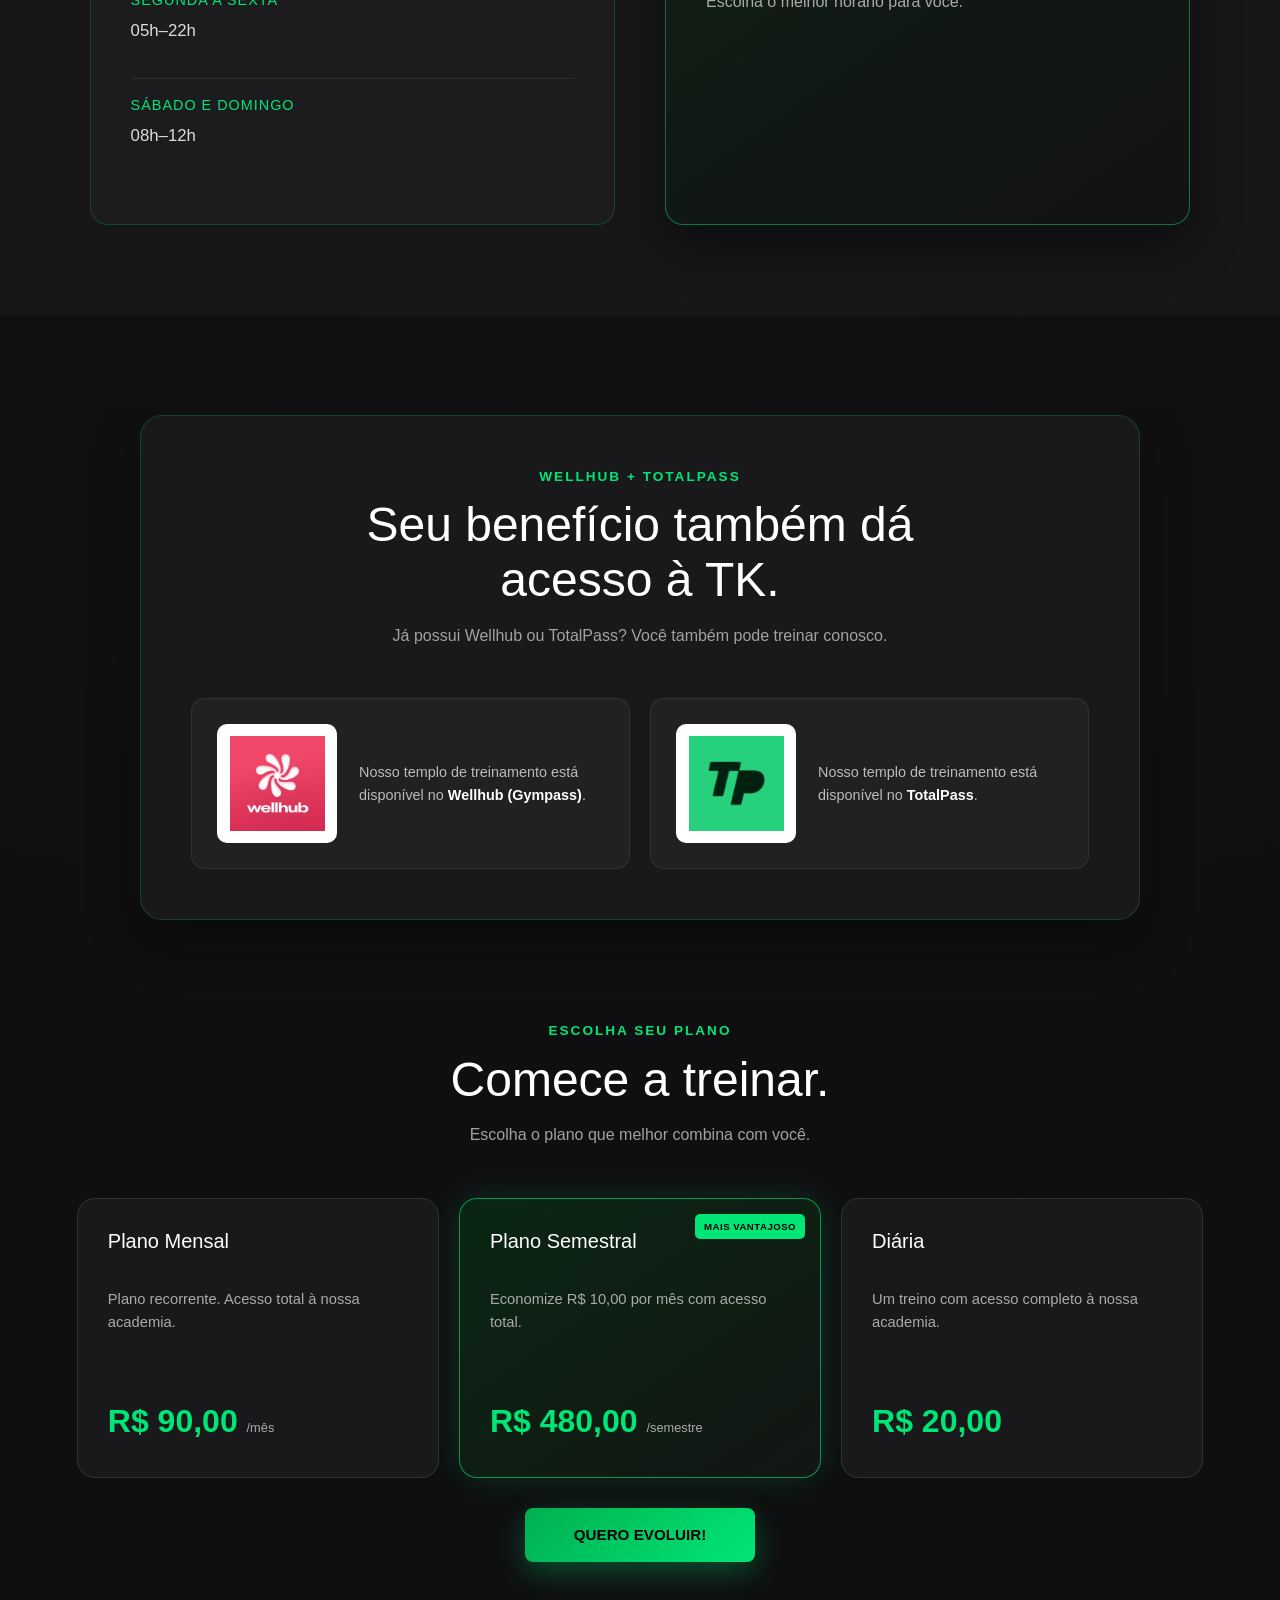
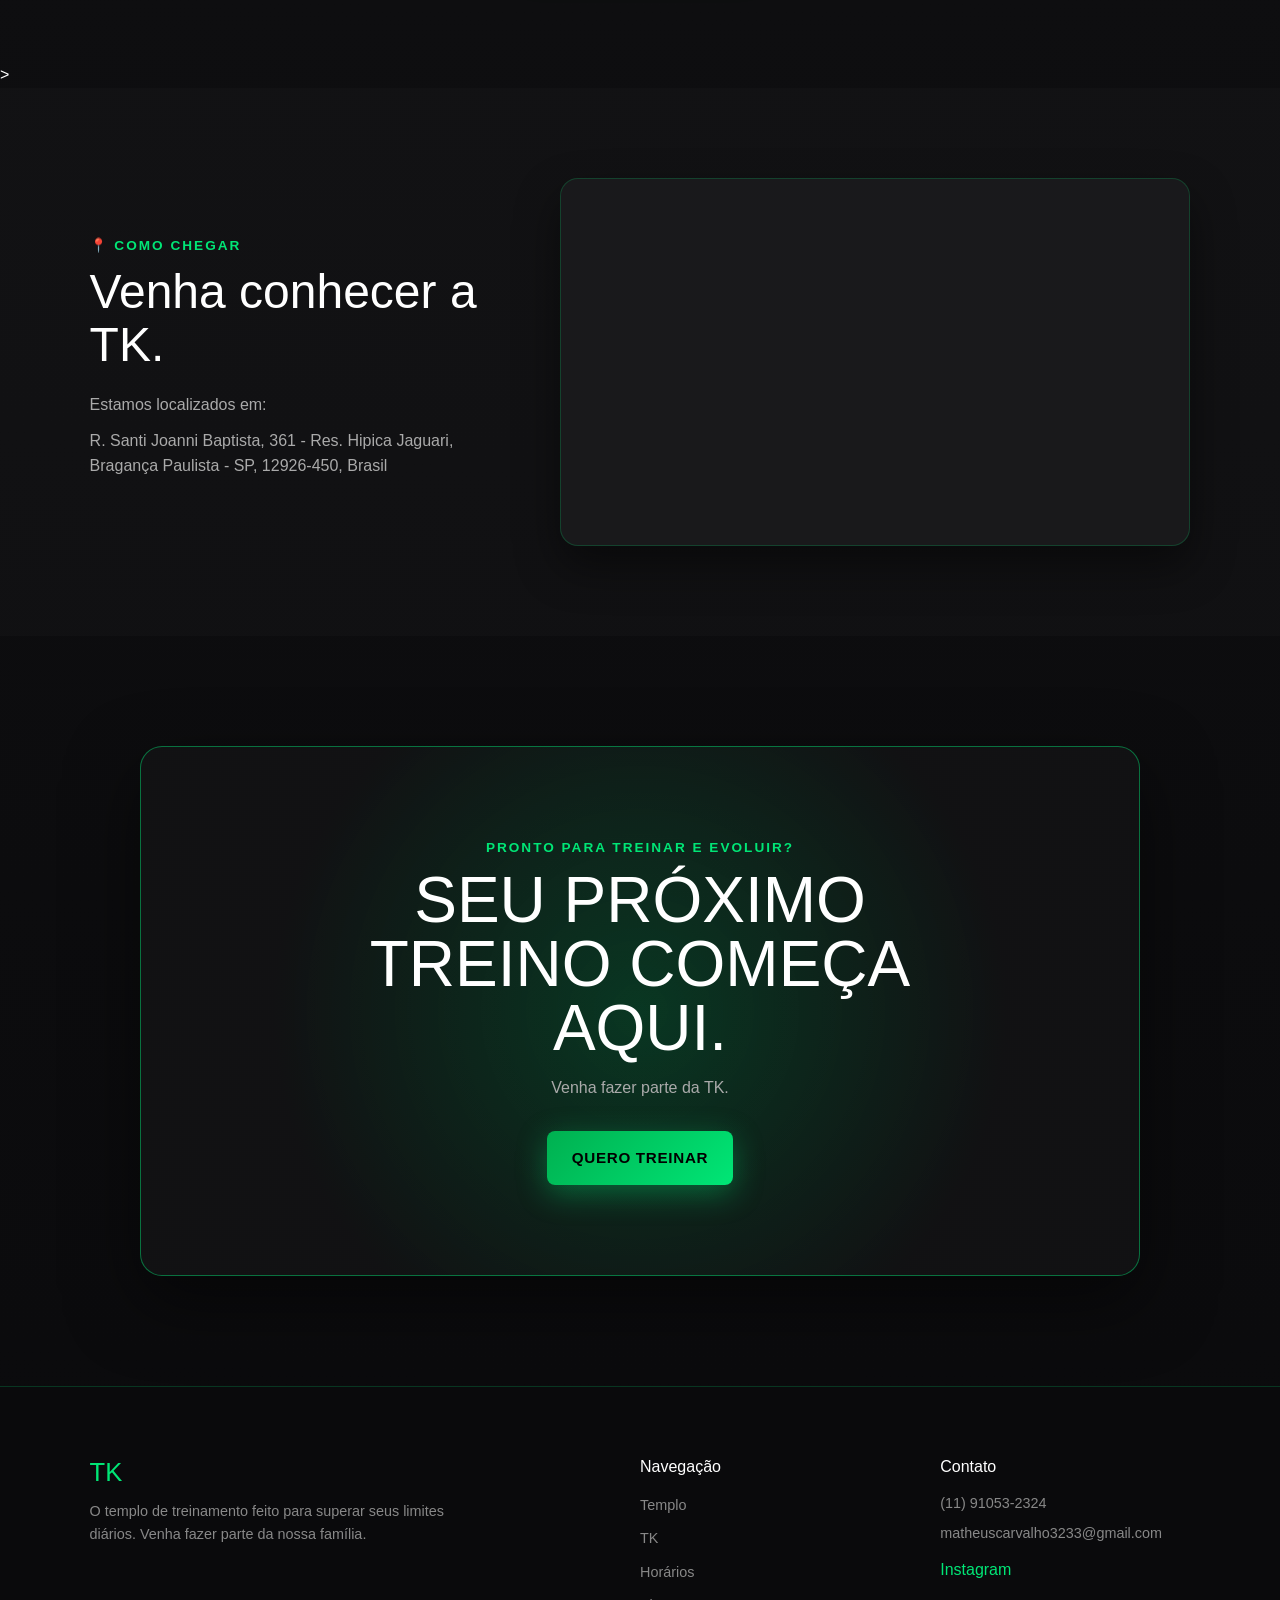
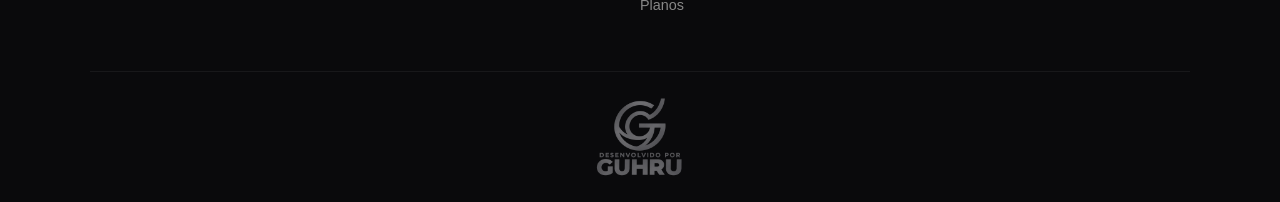
==== commit db4b84ec: "Update index.html" ====
--- a/index.html
+++ b/index.html
@@ -5,66 +5,73 @@
     <meta charset="UTF-8">
     <meta name="viewport" content="width=device-width, initial-scale=1.0">
 
-    <title>GYM</title>
-
+    <title>Gym</title>
+
+    <!-- Bootstrap -->
     <link
         href="https://cdn.jsdelivr.net/npm/bootstrap@5.3.3/dist/css/bootstrap.min.css"
         rel="stylesheet">
 
+    <!-- Font Awesome -->
+    <link
+        rel="stylesheet"
+        href="https://cdnjs.cloudflare.com/ajax/libs/font-awesome/6.5.1/css/all.min.css">
+
+    <!-- CSS -->
     <link rel="stylesheet" href="style.css">
 </head>
 
 <body>
 
-    <!-- =====================================================
+
+    <!-- =========================================================
          HEADER
-    ====================================================== -->
-
-    <header class="tyson-header">
-
-        <a href="#templo" class="tyson-logo">
-            <img
-                src="./img/logo.png"
-                alt="GYM Logo">
+    ========================================================== -->
+
+    <header class="gym-header">
+
+        <a href="#templo" class="gym-logo">
+            <img src="./img/logo.png" alt="gym Gym Logo">
         </a>
 
-
         <!-- MENU DESKTOP -->
-
-        <nav class="tyson-nav">
+        <nav class="gym-nav">
 
             <ul>
 
                 <li>
-                    <a href="#templo">
-                        Templo
-                    </a>
+                    <a href="#templo">Templo</a>
                 </li>
 
                 <li>
-                    <a href="#Aulas">
-                        Agendamentos
-                    </a>
+                    <a href="#conheca">TK</a>
                 </li>
 
                 <li>
-                    <a href="#Planos">
-                        Planos
-                    </a>
+                    <a href="#Aulas">Horários</a>
                 </li>
 
                 <li>
-                    <a href="#Nos">
-                        Quem somos nós
-                    </a>
+                    <a href="#Planos">Planos</a>
                 </li>
 
+                <li>
+                    <a href="#Nos">Quem somos nós</a>
+                </li>
+
             </ul>
 
         </nav>
 
 
-        <!-- BOTÃO DO MENU MOBILE -->
+        <!-- BOTÃO CTA HEADER -->
+
+        <a href="#Planos" class="header-cta">
+            QUERO TREINAR
+        </a>
+
+
+        <!-- BOTÃO MENU MOBILE -->
 
         <button
             class="mobile-menu-button"
@@ -81,13 +88,11 @@
     </header>
 
 
-    <!-- =====================================================
+    <!-- =========================================================
          MENU MOBILE
-    ====================================================== -->
-
-    <div
-        class="mobile-menu"
-        id="mobileMenu">
+    ========================================================== -->
+
+    <div class="mobile-menu" id="mobileMenu">
 
         <nav>
 
@@ -95,8 +100,12 @@
                 Templo
             </a>
 
+            <a href="#conheca">
+                A TK
+            </a>
+
             <a href="#Aulas">
-                Agendamentos
+                Horários
             </a>
 
             <a href="#Planos">
@@ -107,12 +116,8 @@
                 Quem somos nós
             </a>
 
-            <a
-                href="#Planos"
-                class="mobile-cta">
-
+            <a href="#Planos" class="mobile-cta">
                 QUERO TREINAR
-
             </a>
 
         </nav>
@@ -120,290 +125,528 @@
     </div>
 
 
-    <!-- =====================================================
-         TEMPLO
-    ====================================================== -->
-
-    <section id="templo">
-
-        <div class="templo">
-
-            <div
-                id="carouselExample"
-                class="carousel slide"
-                data-bs-ride="carousel">
-
-                <div class="carousel-inner">
-
-
-                    <div class="carousel-item active">
-
-                        <img
-                            src="./img/pic_primary.png"
-                            class="d-block w-100"
-                            alt="Fachada da academia">
-
-                    </div>
-
-
-                    <div class="carousel-item">
+
+    <!-- =========================================================
+         HERO / TEMPLO DE TREINAMENTO
+    ========================================================== -->
+
+    <main>
+
+        <section id="templo" class="hero-section">
+
+            <div class="hero-content">
+
+                <div class="hero-text">
+
+                    <p class="hero-label">
+                        TK
+                    </p>
+
+                    <h1>
+                        O TEMPLO DE
+                        <span>TREINO</span>
+                    </h1>
+
+                    <p class="hero-description">
+                        Treine. Supere. Evolua.
+                    </p>
+
+                    <a href="#Planos" class="hero-button">
+                         QUERO TREINAR 
+                    </a>
+
+                </div>
+
+
+                <!-- FOTO PRINCIPAL -->
+
+                <div class="hero-image">
+
+                    <img
+                        src="./img/pic_primary.png"
+                        alt="Interior da Gym">
+
+                </div>
+
+            </div>
+
+        </section>
+
+
+
+        <!-- =====================================================
+             CONHEÇA A GYM
+        ====================================================== -->
+
+        <section id="conheca" class="section-conheca">
+
+            <div class="section-header">
+
+                <p class="section-tag">
+                    CONHEÇA A TK
+                </p>
+
+                <h2>
+                    Um ambiente feito para você treinar.
+                </h2>
+
+                <p>
+                    Conheça nossa academia através de fotos reais
+                    da TK.
+                </p>
+
+            </div>
+
+
+            <!-- GALERIA -->
+
+            <div class="gym-gallery">
+
+                <div class="gallery-item">
+                    <img
+                        src="./img/pic_primary.png"
+                        alt="Fachada da Gym">
+                </div>
+
+                <div class="gallery-item">
+                    <img
+                        src="./img/pic_second.png"
+                        alt="Estrutura da Gym">
+                </div>
+
+                <div class="gallery-item">
+                    <img
+                        src="./img/pic_tri.png"
+                        alt="Área de treinamento da Gym">
+                </div>
+
+                <div class="gallery-item">
+                    <img
+                        src="./img/pic_forth.png"
+                        alt="Equipamentos da Gym">
+                </div>
+
+                <div class="gallery-item">
+                    <img
+                        src="./img/pic_five.png"
+                        alt="Ambiente da Gym">
+                </div>
+
+                <div class="gallery-item">
+                    <img
+                        src="./img/pic_six.png"
+                        alt="Área interna da Gym">
+                </div>
+
+            </div>
+
+        </section>
+
+
+
+        <!-- =====================================================
+             POR QUE TREINAR AQUI?
+        ====================================================== -->
+
+        <section class="section-beneficios">
+
+            <div class="beneficios-container">
+
+                <div class="beneficios-title">
+
+                    <p class="section-tag">
+                        POR QUE TREINAR AQUI?
+                    </p>
+
+                    <h2>
+                        Mais que uma academia.
+                        <br>
+                        Um lugar para evoluir.
+                    </h2>
+
+                </div>
+
+
+                <div class="beneficios-list">
+
+                    <div class="beneficio">
+
+                        <span class="beneficio-icon">
+                            🏋️
+                        </span>
+
+                        <div>
+                            <h3>Estrutura</h3>
+
+                            <p>
+                                Equipamentos e ambiente preparados
+                                para o seu treinamento.
+                            </p>
+                        </div>
+
+                    </div>
+
+
+                    <div class="beneficio">
+
+                        <span class="beneficio-icon">
+                            💪
+                        </span>
+
+                        <div>
+                            <h3>Treinamento</h3>
+
+                            <p>
+                                Um espaço pensado para você
+                                treinar de verdade.
+                            </p>
+                        </div>
+
+                    </div>
+
+
+                    <div class="beneficio">
+
+                        <span class="beneficio-icon">
+                            🎯
+                        </span>
+
+                        <div>
+                            <h3>Seus objetivos</h3>
+
+                            <p>
+                                Treine de acordo com seus objetivos
+                                e evolua constantemente.
+                            </p>
+                        </div>
+
+                    </div>
+
+
+                    <div class="beneficio">
+
+                        <span class="beneficio-icon">
+                            📍
+                        </span>
+
+                        <div>
+                            <h3>Localização</h3>
+
+                            <p>
+                                Estamos em Bragança Paulista,
+                                no residencial hipica Jaguari.
+                            </p>
+                        </div>
+
+                    </div>
+
+                </div>
+
+            </div>
+
+        </section>
+
+
+
+        <!-- =====================================================
+             ESTRUTURA
+        ====================================================== -->
+
+        <section class="section-estrutura">
+
+            <div class="estrutura-container">
+
+                <div class="estrutura-text">
+
+                    <p class="section-tag">
+                        ESTRUTURA
+                    </p>
+
+                    <h2>
+                        Tudo preparado para
+                        o seu treinamento.
+                    </h2>
+
+                    <p>
+                        Conte com um espaço pensado para oferecer
+                        uma experiência completa de treinamento.
+                    </p>
+
+                    <p>
+                        Conheça alguns dos ambientes e equipamentos
+                        disponíveis na TK.
+                    </p>
+
+                </div>
+
+
+                <div class="estrutura-gallery">
+
+                    <div class="estrutura-photo">
 
                         <img
                             src="./img/pic_second.png"
-                            class="d-block w-100"
-                            alt="Foto da academia">
-
-                    </div>
-
-
-                    <div class="carousel-item">
+                            alt="Estrutura da Gym">
+
+                    </div>
+
+                    <div class="estrutura-photo">
 
                         <img
                             src="./img/pic_tri.png"
-                            class="d-block w-100"
-                            alt="Foto da academia">
-
-                    </div>
-
-
-                    <div class="carousel-item">
+                            alt="Área de treinamento">
+
+                    </div>
+
+                    <div class="estrutura-photo">
 
                         <img
                             src="./img/pic_forth.png"
-                            class="d-block w-100"
-                            alt="Foto da academia">
-
-                    </div>
-
-
-                    <div class="carousel-item">
-
-                        <img
-                            src="./img/pic_five.png"
-                            class="d-block w-100"
-                            alt="Foto da academia">
-
-                    </div>
-
-
-                    <div class="carousel-item">
-
-                        <img
-                            src="./img/pic_six.png"
-                            class="d-block w-100"
-                            alt="Foto da academia">
-
-                    </div>
-
-                </div>
-
-
-                <!-- BOTÃO ANTERIOR -->
-
-                <button
-                    class="carousel-control-prev"
-                    type="button"
-                    data-bs-target="#carouselExample"
-                    data-bs-slide="prev">
-
-                    <span
-                        class="carousel-control-prev-icon"
-                        aria-hidden="true">
-                    </span>
-
-                    <span class="visually-hidden">
-                        Previous
-                    </span>
-
-                </button>
-
-
-                <!-- BOTÃO PRÓXIMO -->
-
-                <button
-                    class="carousel-control-next"
-                    type="button"
-                    data-bs-target="#carouselExample"
-                    data-bs-slide="next">
-
-                    <span
-                        class="carousel-control-next-icon"
-                        aria-hidden="true">
-                    </span>
-
-                    <span class="visually-hidden">
-                        Next
-                    </span>
-
-                </button>
-
-            </div>
-
-        </div>
-
-    </section>
-
-
-    <!-- =====================================================
-         AULAS / HORÁRIOS
-    ====================================================== -->
-
-    <section id="Aulas">
-
-        <div class="container">
-
-            <div class="card-header">
-                Nossos horários
-            </div>
-
-
-            <div>
-
-                <h3>
-                    HORÁRIOS
-                </h3>
-
-
-                <p>
-
-                    <strong>
-                        SEGUNDA A SEXTA
-                    </strong>
-
-                    <br>
-
-                    07h–12h · 14h–22h
-
-                </p>
-
-
-                <p>
-
-                    <strong>
-                        SÁBADO
-                    </strong>
-
-                    <br>
-
-                    09h–11h
-
-                </p>
-
-            </div>
-
-
-            <!-- GOOGLE CALENDAR -->
-
-            <link
-                href="https://calendar.google.com/calendar/scheduling-button-script.css"
-                rel="stylesheet">
-
-            <script
-                src="https://calendar.google.com/calendar/scheduling-button-script.js"
-                async>
-            </script>
-
-
-            <script>
-
-                (function () {
-
-                    var target = document.currentScript;
-
-                    window.addEventListener('load', function () {
-
-                        calendar.schedulingButton.load({
-
-                            url: 'https://calendar.google.com/calendar/appointments/schedules/AcZssZ0mqNeaX_qk_iyonxcj2ozgqRbvVOdTPLq_ZWMivzwHEGEI1W-olxsgGoCy8MbHbPvl9HVSySjH?gv=true',
-
-                            color: '#039BE5',
-
-                            label: 'Agendar Aula',
-
-                            target: target,
-
-                        });
-
-                    });
-
-                })();
-
-            </script>
-
-        </div>
-
-
-        <!-- =================================================
-             MAPA
-        ================================================== -->
-
-        <div class="mapa-container">
-
-            <iframe
-                src="https://www.google.com/maps/embed?pb=!1m18!1m12!1m3!1d469409.573708678!2d-46.895748329647866!3d-23.19710983961411!2m3!1f0!2f0!3f0!3m2!1i1024!2i768!4f13.1!3m3!1m2!1s0x94cecbbcb39b7371%3A0x3ae341fbde26b0eb!2sTyson%20Gym!5e0!3m2!1spt-BR!2sbr!4v1787443585779!5m2!1spt-BR!2sbr"
-                width="100%"
-                height="300"
-                style="border:0;"
-                allowfullscreen=""
-                loading="lazy"
-                referrerpolicy="strict-origin-when-cross-origin">
-            </iframe>
-
-
-            <p class="endereco">
-                📍 Rua Dr. Josmar Fantini de Oliveira, 305 -
-                Jardim do Cedro, Bragança Paulista - SP
-            </p>
-
-        </div>
-
-    </section>
-
-
-    <!-- =====================================================
-         PLANOS
-    ====================================================== -->
-
-    <section id="Planos">
-
-        <h2 class="titulo-secao">
-            Conheça Nossos Planos
-        </h2>
-
-
-        <div class="grid-container">
-
-
-            <!-- PLANOS -->
-
-            <div class="item">
-
-                <div class="Planos">
+                            alt="Equipamentos da academia">
+
+                    </div>
+
+                </div>
+
+            </div>
+
+        </section>
+
+
+
+        <!-- =====================================================
+             HORÁRIOS / AGENDAMENTOS
+        ====================================================== -->
+
+        <section id="Aulas" class="section-horarios">
+
+            <div class="horarios-container">
+
+                <div class="horarios-info">
+
+                    <p class="section-tag">
+                        HORÁRIOS
+                    </p>
+
+                    <h2>
+                        Venha treinar com a gente.
+                    </h2>
+
+
+                    <div class="horario">
+
+                        <h3>
+                            SEGUNDA A SEXTA
+                        </h3>
+
+                        <p>
+                            05h–22h
+                        </p>
+
+                    </div>
+
+
+                    <div class="horario">
+
+                        <h3>
+                            SÁBADO E DOMINGO
+                        </h3>
+
+                        <p>
+                            08h–12h
+                        </p>
+
+                    </div>
+
+                </div>
+
+
+                <!-- GOOGLE CALENDAR -->
+
+                <div class="agendamento">
+
+                    <h3>
+                        AGENDE SEU TREINO
+                    </h3>
+
+                    <p>
+                        Escolha o melhor horário para você.
+                    </p>
+
+
+                    <link
+                        href="https://calendar.google.com/calendar/scheduling-button-script.css"
+                        rel="stylesheet">
+
+
+                    <script
+                        src="https://calendar.google.com/calendar/scheduling-button-script.js"
+                        async>
+                    </script>
+
+
+                    <script>
+
+                        (function () {
+
+                            var target = document.currentScript;
+
+                            window.addEventListener('load', function () {
+
+                                calendar.schedulingButton.load({
+
+                                    url: 'https://calendar.google.com/calendar/appointments/schedules/AcZssZ0mqNeaX_qk_iyonxcj2ozgqRbvVOdTPLq_ZWMivzwHEGEI1W-olxsgGoCy8MbHbPvl9HVSySjH?gv=true',
+
+                                    color: '#039BE5',
+
+                                    label: 'Agendar Aula',
+
+                                    target: target
+
+                                });
+
+                            });
+
+                        })();
+
+                    </script>
+
+                </div>
+
+            </div>
+
+        </section>
+
+
+
+        <!-- =====================================================
+             WELLHUB / TOTALPASS
+        ====================================================== -->
+
+        <section class="section-beneficios-app">
+
+            <div class="app-container">
+
+                <div class="section-header">
+
+                    <p class="section-tag">
+                        WELLHUB + TOTALPASS
+                    </p>
+
+                    <h2>
+                        Seu benefício também
+                        dá acesso à TK.
+                    </h2>
+
+                    <p>
+                        Já possui Wellhub ou TotalPass?
+                        Você também pode treinar conosco.
+                    </p>
+
+                </div>
+
+
+                <div class="apps-grid">
+
+
+                    <!-- WELLHUB -->
+
+                    <div class="app-card">
+
+                        <button
+                            id="btn-well"
+                            class="btn-well">
+
+                            <img
+                                src="./img/well.png"
+                                alt="Wellhub">
+
+                        </button>
+
+                        <p>
+                            Nosso templo de treinamento
+                            está disponível no
+                            <strong>Wellhub (Gympass)</strong>.
+                        </p>
+
+                    </div>
+
+
+                    <!-- TOTALPASS -->
+
+                    <div class="app-card">
+
+                        <button
+                            id="btn-total"
+                            class="btn-total">
+
+                            <img
+                                src="./img/total.png"
+                                alt="TotalPass">
+
+                        </button>
+
+                        <p>
+                            Nosso templo de treinamento
+                            está disponível no
+                            <strong>TotalPass</strong>.
+                        </p>
+
+                    </div>
+
+                </div>
+
+            </div>
+
+        </section>
+
+
+
+        <!-- =====================================================
+             PLANOS
+        ====================================================== -->
+
+        <section id="Planos" class="section-planos">
+
+            <div class="planos-container">
+
+                <div class="section-header">
+
+                    <p class="section-tag">
+                        ESCOLHA SEU PLANO
+                    </p>
+
+                    <h2>
+                        Comece a treinar.
+                    </h2>
+
+                    <p>
+                        Escolha o plano que melhor combina
+                        com você.
+                    </p>
+
+                </div>
+
+
+                <div class="planos-grid">
 
 
                     <!-- MENSAL -->
 
                     <div class="card-plano mes">
 
-                        <h4>
+                        <h3>
                             Plano Mensal
-                        </h4>
-
+                        </h3>
 
                         <p>
                             Plano recorrente.
                             Acesso total à nossa academia.
                         </p>
 
-
-                        <span>
-
+                        <span class="preco">
                             R$ 90,00
-
-                            <small>
-                                /mês
-                            </small>
-
+                            <small>/mês</small>
                         </span>
 
                     </div>
@@ -413,25 +656,18 @@
 
                     <div class="card-plano semestre">
 
-                        <h4>
+                        <h3>
                             Plano Semestral
-                        </h4>
-
+                        </h3>
 
                         <p>
                             Economize R$ 10,00 por mês
                             com acesso total.
                         </p>
 
-
-                        <span>
-
+                        <span class="preco">
                             R$ 480,00
-
-                            <small>
-                                /semestre
-                            </small>
-
+                            <small>/semestre</small>
                         </span>
 
                     </div>
@@ -441,119 +677,65 @@
 
                     <div class="card-plano diaria">
 
-                        <h4>
+                        <h3>
                             Diária
-                        </h4>
-
+                        </h3>
 
                         <p>
                             Um treino com acesso completo
                             à nossa academia.
                         </p>
 
-
-                        <span>
+                        <span class="preco">
                             R$ 20,00
                         </span>
 
                     </div>
 
-
-                    <button class="Adquira">
-                        QUERO TREINAR!
-                    </button>
-
-                </div>
-
-            </div>
-
-
-            <!-- =================================================
-                 WELLHUB / TOTALPASS
-            ================================================== -->
-
-            <div class="APP's">
-
-                <div class="card-header">
-
-                    <h4>
-                        VOCÊ TEM WELLHUB OU TOTALPASS?
-                    </h4>
-
-                    <h6>
-                        SEU BENEFÍCIO TAMBÉM DÁ ACESSO À GYM.
-                    </h6>
-
-                </div>
-
-
-                <!-- WELLHUB -->
-
-                <div class="app-card">
-
-                    <button
-                        id="btn-app"
-                        class="btn-well">
-
-                        <img
-                            src="./img/well.png"
-                            alt="Wellhub">
-
-                    </button>
-
-
-                    <p>
-
-                        Nosso templo de treinamento
-                        está disponível no
-
-                        <strong>
-                            Wellhub (Gympass)
-                        </strong>.
-
-                    </p>
-
-                </div>
-
-
-                <!-- TOTALPASS -->
-
-                <div class="app-card">
-
-                    <button
-                        id="btn-app"
-                        class="btn-total">
-
-                        <img
-                            src="./img/total.png"
-                            alt="TotalPass">
-
-                    </button>
-
-
-                    <p>
-
-                        Nosso templo de treinamento
-                        está disponível no
-
-                        <strong>
-                            TotalPass
-                        </strong>.
-
-                    </p>
-
-                </div>
-
-            </div>
-
-        </div>
-
-    </section>
-
-
-    <!-- =====================================================
+                </div>
+                <div class="planos-cta">
+                    <a href="#final-cta" class="Adquira">
+                        QUERO EVOLUIR!
+                    </a>
+                </div>
+            </div>
+        </section>>
+
+        <section class="section-localizacao">
+            <div class="localizacao-container">
+                <div class="localizacao-info">
+                    <p class="section-tag">📍 COMO CHEGAR</p>
+                    <h2>Venha conhecer a TK.</h2>
+                    <p>Estamos localizados em:</p>
+                    <p class="endereco">R. Santi Joanni Baptista, 361 - Res. Hipica Jaguari, Bragança Paulista - SP, 12926-450, Brasil</p>
+
+                </div>
+                <div class="mapa-container">
+                    <iframe src="https://www.google.com/maps/embed?pb=!1m18!1m12!1m3!1d3674.8107092019873!2d-46.5401192!3d-22.920351699999998!2m3!1f0!2f0!3f0!3m2!1i1024!2i768!4f13.1!3m3!1m2!1s0x94ceca43fecd98e1%3A0xbf152eaef79d2e89!2sR.%20Santi%20Joanni%20Baptista%2C%20361%20-%20Res.%20Hipica%20Jaguari%2C%20Bragan%C3%A7a%20Paulista%20-%20SP%2C%2012926-449!5e0!3m2!1spt-BR!2sbr!4v1788029643943!5m2!1spt-BR!2sbr" width="400" height="300" style="border:0;" allowfullscreen="" loading="lazy" referrerpolicy="strict-origin-when-cross-origin"></iframe></div>
+            </div>
+        </section>
+
+        <section id="final-cta" class="final-cta">
+            <div class="final-cta-content">
+                <p class="section-tag">PRONTO PARA TREINAR  E EVOLUIR?</p>
+                <h2>Seu próximo treino começa aqui.</h2>
+                <p>Venha fazer parte da TK.</p>
+
+                <a href="#Planos" class="hero-button">
+                     QUERO TREINAR 
+                </a>
+
+            </div>
+
+        </section>
+
+    </main>
+
+
+
+    <!-- =========================================================
          FOOTER
-    ====================================================== -->
+    ========================================================== -->
 
     <footer id="Nos">
 
@@ -565,13 +747,12 @@
             <div class="footer-info">
 
                 <h3>
-                    GYM
+                    TK
                 </h3>
 
-
                 <p>
-                    O templo de treinamento feito
-                    para superar seus limites diários.
+                    O templo de treinamento feito para
+                    superar seus limites diários.
                     Venha fazer parte da nossa família.
                 </p>
 
@@ -585,7 +766,6 @@
                 <h4>
                     Navegação
                 </h4>
-
 
                 <ul>
 
@@ -596,8 +776,14 @@
                     </li>
 
                     <li>
+                        <a href="#conheca">
+                            TK
+                        </a>
+                    </li>
+
+                    <li>
                         <a href="#Aulas">
-                            Agendamentos
+                            Horários
                         </a>
                     </li>
 
@@ -620,16 +806,9 @@
                     Contato
                 </h4>
 
-
-                <p>
-                    (11) 99999-9999
-                </p>
-
-
-                <p>
-                    contato@gym.com.br
-                </p>
-
+                <p>(11) 91053-2324</p>
+
+                <p>matheuscarvalho3233@gmail.com</p>
 
                 <button id="btnInsta">
                     Instagram
@@ -656,45 +835,19 @@
 
     </footer>
 
-
-    <!-- =====================================================
-         FONT AWESOME
-    ====================================================== -->
-
-    <link
-        rel="stylesheet"
-        href="https://cdnjs.cloudflare.com/ajax/libs/font-awesome/6.5.1/css/all.min.css">
-
-
-    <!-- =====================================================
-         WHATSAPP
-    ====================================================== -->
-
-    <a
-        href="https://wa.me/5511975709591?text=Ol%C3%A1!%20Gostaria%20de%20saber%20mais%20sobre%20os%20planos."
-        class="whatsapp-float"
-        target="_blank">
-
+    <!-- =========================================================
+         WHATSAPP FLUTUANTE
+    ========================================================== -->
+
+    <a href="https://wa.me/5511975709591?text=Ol%C3%A1!%20Gostaria%20de%20saber%20mais%20sobre%20os%20planos." class="whatsapp-float" aria-label="Falar pelo WhatsApp">
         <i class="fa-brands fa-whatsapp"></i>
-
     </a>
 
-
-    <!-- =====================================================
-         BOOTSTRAP
-    ====================================================== -->
-
-    <script
-        src="https://cdn.jsdelivr.net/npm/bootstrap@5.3.8/dist/js/bootstrap.bundle.min.js"
-        integrity="sha384-FKyoEForCGlyvwx9Hj09JcYn3nv7wiPVlz7YYwJrWVcXK/BmnVDxM+D2scQbITxI"
-        crossorigin="anonymous">
-    </script>
-
-
-    <!-- =====================================================
-         JAVASCRIPT DO SITE
-    ====================================================== -->
-
+    <!-- =========================================================
+         SCRIPTS
+    ========================================================== -->
+
+    <script src="https://cdn.jsdelivr.net/npm/bootstrap@5.3.8/dist/js/bootstrap.bundle.min.js" integrity="sha384-FKyoEForCGlyvwxkHj09JcYn3nv7wiPVlz7YYwJrWVcXK/BmnVDxM+Ds" crossorigin="anonymous"></script>
     <script src="/Script.js"></script>
 
 </body>
--- a/style.css
+++ b/style.css
@@ -19,9 +19,9 @@
     background:
         radial-gradient(
             circle at top,
-            #0c122c 0%,
-            #060312 45%,
-            #03020a 100%
+            #051a0b 0%,
+            #121214 45%,
+            #0a0a0c 100%
         );
     color: #fff;
     line-height: 1.6;
@@ -38,23 +38,23 @@
 
 
 /* =========================================================
-   VARIÁVEIS
+   VARIÁVEIS (PALETA DARK GREEN GYM)
 ========================================================= */
 
 :root {
-    --azul: #4db5ff;
-    --azul-forte: #039be5;
-    --azul-claro: #79c8ff;
-
-    --fundo: #060312;
-    --fundo-card: rgba(9, 5, 27, 0.82);
-    --fundo-card-2: rgba(11, 1, 56, 0.65);
-
-    --borda: rgba(77, 181, 255, 0.20);
-    --borda-forte: rgba(77, 181, 255, 0.45);
-
-    --texto: #ffffff;
-    --texto-secundario: #bdbdc8;
+    --verde: #00e676;
+    --verde-forte: #00b050;
+    --verde-claro: #52ff94;
+
+    --fundo: #121214;
+    --fundo-card: rgba(28, 28, 30, 0.85);
+    --fundo-card-2: rgba(15, 35, 20, 0.65);
+
+    --borda: rgba(0, 230, 118, 0.20);
+    --borda-forte: rgba(0, 230, 118, 0.45);
+
+    --texto: #f2f2f7;
+    --texto-secundario: #a1a1a6;
 
     --raio: 18px;
 }
@@ -64,7 +64,7 @@
    HEADER
 ========================================================= */
 
-.tyson-header {
+.gym-header {
     width: 100%;
     min-height: 78px;
 
@@ -73,7 +73,7 @@
 
     padding: 12px 7%;
 
-    background: rgba(5, 3, 20, 0.92);
+    background: rgba(18, 18, 20, 0.92);
 
     position: sticky;
     top: 0;
@@ -82,7 +82,7 @@
     border-bottom: 1px solid rgba(255, 255, 255, 0.06);
 
     box-shadow:
-        0 8px 30px rgba(0, 0, 0, 0.45);
+        0 8px 30px rgba(0, 0, 0, 0.65);
 
     backdrop-filter: blur(14px);
     -webkit-backdrop-filter: blur(14px);
@@ -93,7 +93,7 @@
    LOGO
 ========================================================= */
 
-.tyson-logo {
+.gym-logo {
     display: flex;
     align-items: center;
 
@@ -102,7 +102,7 @@
     flex-shrink: 0;
 }
 
-.tyson-logo img {
+.gym-logo img {
     width: 90px;
     height: auto;
 
@@ -111,7 +111,7 @@
     filter:
         drop-shadow(
             0 0 7px
-            rgba(77, 181, 255, 0.35)
+            rgba(0, 230, 118, 0.35)
         );
 
     transition:
@@ -119,13 +119,13 @@
         filter 0.3s ease;
 }
 
-.tyson-logo:hover img {
+.gym-logo:hover img {
     transform: scale(1.04);
 
     filter:
         drop-shadow(
             0 0 12px
-            rgba(77, 181, 255, 0.65)
+            rgba(0, 230, 118, 0.65)
         );
 }
 
@@ -134,11 +134,11 @@
    MENU DESKTOP
 ========================================================= */
 
-.tyson-nav {
+.gym-nav {
     margin-left: auto;
 }
 
-.tyson-nav ul {
+.gym-nav ul {
     display: flex;
     align-items: center;
 
@@ -148,7 +148,7 @@
     padding: 0;
 }
 
-.tyson-nav ul a {
+.gym-nav ul a {
     color: #fff;
 
     text-decoration: none;
@@ -164,7 +164,7 @@
         color 0.3s ease;
 }
 
-.tyson-nav ul a::after {
+.gym-nav ul a::after {
     content: "";
 
     position: absolute;
@@ -175,17 +175,17 @@
     width: 0;
     height: 2px;
 
-    background: var(--azul);
+    background: var(--verde);
 
     transition:
         width 0.3s ease;
 }
 
-.tyson-nav ul a:hover {
-    color: var(--azul);
-}
-
-.tyson-nav ul a:hover::after {
+.gym-nav ul a:hover {
+    color: var(--verde);
+}
+
+.gym-nav ul a:hover::after {
     width: 100%;
 }
 
@@ -208,11 +208,11 @@
     background:
         linear-gradient(
             135deg,
-            var(--azul-forte),
-            var(--azul)
+            var(--verde-forte),
+            var(--verde)
         );
 
-    color: #fff;
+    color: #000;
 
     text-decoration: none;
 
@@ -223,7 +223,7 @@
 
     box-shadow:
         0 6px 20px
-        rgba(3, 155, 229, 0.22);
+        rgba(0, 230, 118, 0.3);
 
     transition:
         transform 0.3s ease,
@@ -231,14 +231,14 @@
 }
 
 .header-cta:hover {
-    color: #fff;
+    color: #000;
 
     transform:
         translateY(-2px);
 
     box-shadow:
         0 10px 28px
-        rgba(77, 181, 255, 0.38);
+        rgba(0, 230, 118, 0.5);
 }
 
 
@@ -324,7 +324,7 @@
 .section-tag {
     margin-bottom: 10px;
 
-    color: var(--azul);
+    color: var(--verde);
 
     font-size: 0.85rem;
     font-weight: 800;
@@ -373,8 +373,8 @@
     background:
         radial-gradient(
             circle at 75% 40%,
-            rgba(39, 107, 170, 0.18),
-            transparent 35%
+            rgba(0, 230, 118, 0.15),
+            transparent 40%
         );
 }
 
@@ -399,7 +399,7 @@
 }
 
 .hero-label {
-    color: var(--azul);
+    color: var(--verde);
 
     font-size: 0.9rem;
     font-weight: 800;
@@ -427,11 +427,11 @@
 .hero-text h1 span {
     display: block;
 
-    color: var(--azul);
+    color: var(--verde);
 
     text-shadow:
         0 0 25px
-        rgba(77, 181, 255, 0.15);
+        rgba(0, 230, 118, 0.25);
 }
 
 .hero-description {
@@ -455,11 +455,11 @@
     background:
         linear-gradient(
             135deg,
-            var(--azul-forte),
-            var(--azul)
+            var(--verde-forte),
+            var(--verde)
         );
 
-    color: #fff;
+    color: #000;
 
     text-decoration: none;
 
@@ -470,7 +470,7 @@
 
     box-shadow:
         0 8px 30px
-        rgba(3, 155, 229, 0.25);
+        rgba(0, 230, 118, 0.35);
 
     transition:
         transform 0.3s ease,
@@ -478,14 +478,14 @@
 }
 
 .hero-button:hover {
-    color: #fff;
+    color: #000;
 
     transform:
         translateY(-3px);
 
     box-shadow:
         0 12px 35px
-        rgba(77, 181, 255, 0.40);
+        rgba(0, 230, 118, 0.55);
 }
 
 .hero-location {
@@ -511,7 +511,7 @@
 
     border:
         1px solid
-        rgba(77, 181, 255, 0.20);
+        rgba(0, 230, 118, 0.25);
 
     border-radius: 22px;
 
@@ -529,19 +529,19 @@
 
     box-shadow:
         0 25px 60px
-        rgba(0, 0, 0, 0.65);
-}
-
-
-/* =========================================================
-   CONHEÇA A TYSON
+        rgba(0, 0, 0, 0.75);
+}
+
+
+/* =========================================================
+   CONHEÇA A GYM
 ========================================================= */
 
 .section-conheca {
     padding-top: 20px;
 }
 
-.tyson-gallery {
+.gym-gallery {
     display: grid;
 
     grid-template-columns:
@@ -651,11 +651,11 @@
     gap: 18px;
 
     background:
-        rgba(9, 5, 27, 0.65);
+        var(--fundo-card);
 
     border:
         1px solid
-        rgba(77, 181, 255, 0.12);
+        rgba(0, 230, 118, 0.15);
 
     border-radius: 14px;
 
@@ -792,7 +792,7 @@
         90px 7%;
 
     background:
-        rgba(9, 5, 27, 0.55);
+        rgba(28, 28, 30, 0.55);
 }
 
 .horarios-container {
@@ -841,7 +841,7 @@
 }
 
 .horario h3 {
-    color: var(--azul);
+    color: var(--verde);
 
     font-size: 0.9rem;
 
@@ -873,8 +873,8 @@
     background:
         linear-gradient(
             145deg,
-            rgba(11, 1, 56, 0.8),
-            rgba(5, 5, 20, 0.85)
+            rgba(15, 35, 20, 0.85),
+            rgba(18, 18, 20, 0.9)
         );
 
     border:
@@ -883,13 +883,13 @@
 
     box-shadow:
         0 20px 50px
-        rgba(0, 0, 0, 0.35);
+        rgba(0, 0, 0, 0.45);
 }
 
 .agendamento h3 {
     margin-bottom: 10px;
 
-    color: var(--azul);
+    color: var(--verde);
 
     font-size: 1.5rem;
 }
@@ -916,7 +916,7 @@
     border-radius: 22px;
 
     background:
-        rgba(9, 5, 27, 0.70);
+        var(--fundo-card);
 
     border:
         1px solid
@@ -924,7 +924,7 @@
 
     box-shadow:
         0 20px 50px
-        rgba(0, 0, 0, 0.25);
+        rgba(0, 0, 0, 0.35);
 }
 
 .apps-grid {
@@ -1040,7 +1040,7 @@
     justify-content: space-between;
 
     background:
-        rgba(9, 5, 27, 0.78);
+        var(--fundo-card);
 
     border:
         1px solid
@@ -1063,7 +1063,7 @@
 
     box-shadow:
         0 20px 40px
-        rgba(0, 0, 0, 0.35);
+        rgba(0, 0, 0, 0.45);
 }
 
 .card-plano h3 {
@@ -1087,7 +1087,7 @@
 
     margin-top: 25px;
 
-    color: var(--azul);
+    color: var(--verde);
 
     font-size: 2rem;
 
@@ -1109,18 +1109,18 @@
     position: relative;
 
     border-color:
-        rgba(77, 181, 255, 0.55);
+        rgba(0, 230, 118, 0.6);
 
     background:
         linear-gradient(
             145deg,
-            rgba(11, 1, 56, 0.95),
-            rgba(12, 35, 65, 0.72)
+            rgba(10, 40, 20, 0.95),
+            rgba(20, 24, 20, 0.85)
         );
 
     box-shadow:
         0 0 35px
-        rgba(77, 181, 255, 0.08);
+        rgba(0, 230, 118, 0.15);
 }
 
 .card-plano.semestre::before {
@@ -1136,9 +1136,9 @@
     border-radius: 5px;
 
     background:
-        var(--azul-forte);
-
-    color: #fff;
+        var(--verde);
+
+    color: #000;
 
     font-size: 0.6rem;
 
@@ -1173,11 +1173,11 @@
     background:
         linear-gradient(
             135deg,
-            var(--azul-forte),
-            var(--azul)
+            var(--verde-forte),
+            var(--verde)
         );
 
-    color: #fff;
+    color: #000;
 
     text-decoration: none;
 
@@ -1189,7 +1189,7 @@
 
     box-shadow:
         0 10px 30px
-        rgba(3, 155, 229, 0.20);
+        rgba(0, 230, 118, 0.3);
 
     transition:
         transform 0.3s ease,
@@ -1197,14 +1197,14 @@
 }
 
 .Adquira:hover {
-    color: #fff;
+    color: #000;
 
     transform:
         translateY(-3px);
 
     box-shadow:
         0 14px 35px
-        rgba(77, 181, 255, 0.35);
+        rgba(0, 230, 118, 0.5);
 }
 
 
@@ -1270,7 +1270,7 @@
     border-radius: 18px;
 
     background:
-        rgba(9, 5, 27, 0.8);
+        var(--fundo-card);
 
     border:
         1px solid
@@ -1278,7 +1278,7 @@
 
     box-shadow:
         0 20px 45px
-        rgba(0, 0, 0, 0.35);
+        rgba(0, 0, 0, 0.45);
 }
 
 .mapa-container iframe {
@@ -1319,13 +1319,13 @@
     background:
         radial-gradient(
             circle at center,
-            rgba(39, 107, 170, 0.20),
-            rgba(9, 5, 27, 0.85) 65%
+            rgba(0, 230, 118, 0.20),
+            rgba(18, 18, 20, 0.9) 65%
         );
 
     box-shadow:
         0 25px 70px
-        rgba(0, 0, 0, 0.35);
+        rgba(0, 0, 0, 0.5);
 }
 
 .final-cta-content {
@@ -1362,11 +1362,11 @@
         70px 7% 25px;
 
     background:
-        #03020b;
+        #0a0a0c;
 
     border-top:
         1px solid
-        rgba(77, 181, 255, 0.15);
+        rgba(0, 230, 118, 0.2);
 }
 
 .footer-container {
@@ -1385,7 +1385,7 @@
 .footer-info h3 {
     margin-bottom: 12px;
 
-    color: var(--azul);
+    color: var(--verde);
 
     font-size: 1.6rem;
 }
@@ -1428,7 +1428,7 @@
 }
 
 .footer-links a:hover {
-    color: var(--azul);
+    color: var(--verde);
 }
 
 .footer-contato p {
@@ -1448,7 +1448,7 @@
 
     background: transparent;
 
-    color: var(--azul);
+    color: var(--verde);
 
     cursor: pointer;
 
@@ -1551,12 +1551,12 @@
 
 @media (max-width: 1000px) {
 
-    .tyson-header {
+    .gym-header {
         padding:
             12px 5%;
     }
 
-    .tyson-nav ul {
+    .gym-nav ul {
         gap: 16px;
     }
 
@@ -1598,7 +1598,7 @@
 
     /* HEADER */
 
-    .tyson-header {
+    .gym-header {
         min-height: 70px;
 
         padding:
@@ -1607,11 +1607,11 @@
         justify-content: space-between;
     }
 
-    .tyson-logo img {
+    .gym-logo img {
         width: 105px;
     }
 
-    .tyson-nav,
+    .gym-nav,
     .header-cta {
         display: none;
     }
@@ -1643,7 +1643,7 @@
             translateY(-15px);
 
         background:
-            rgba(5, 3, 20, 0.98);
+            rgba(18, 18, 20, 0.98);
 
         backdrop-filter:
             blur(18px);
@@ -1657,7 +1657,7 @@
 
         box-shadow:
             0 15px 35px
-            rgba(0, 0, 0, 0.55);
+            rgba(0, 0, 0, 0.65);
 
         transition:
             opacity 0.3s ease,
@@ -1705,7 +1705,7 @@
     }
 
     .mobile-menu nav a:hover {
-        color: var(--azul);
+        color: var(--verde);
 
         padding-left: 10px;
     }
@@ -1723,17 +1723,19 @@
         background:
             linear-gradient(
                 135deg,
-                var(--azul-forte),
-                var(--azul)
+                var(--verde-forte),
+                var(--verde)
             );
 
         text-align: center;
 
         font-weight: 900;
+        
+        color: #000;
     }
 
     .mobile-menu .mobile-cta:hover {
-        color: #fff;
+        color: #000;
 
         padding-left: 14px;
     }
@@ -1833,7 +1835,7 @@
 
     /* GALERIA */
 
-    .tyson-gallery {
+    .gym-gallery {
         grid-template-columns:
             repeat(2, 1fr);
 
@@ -2092,12 +2094,12 @@
 
 @media (max-width: 380px) {
 
-    .tyson-header {
+    .gym-header {
         padding:
             8px 15px;
     }
 
-    .tyson-logo img {
+    .gym-logo img {
         width: 95px;
     }
 
@@ -2112,7 +2114,7 @@
             2.7rem;
     }
 
-    .tyson-gallery {
+    .gym-gallery {
         gap: 6px;
     }
 
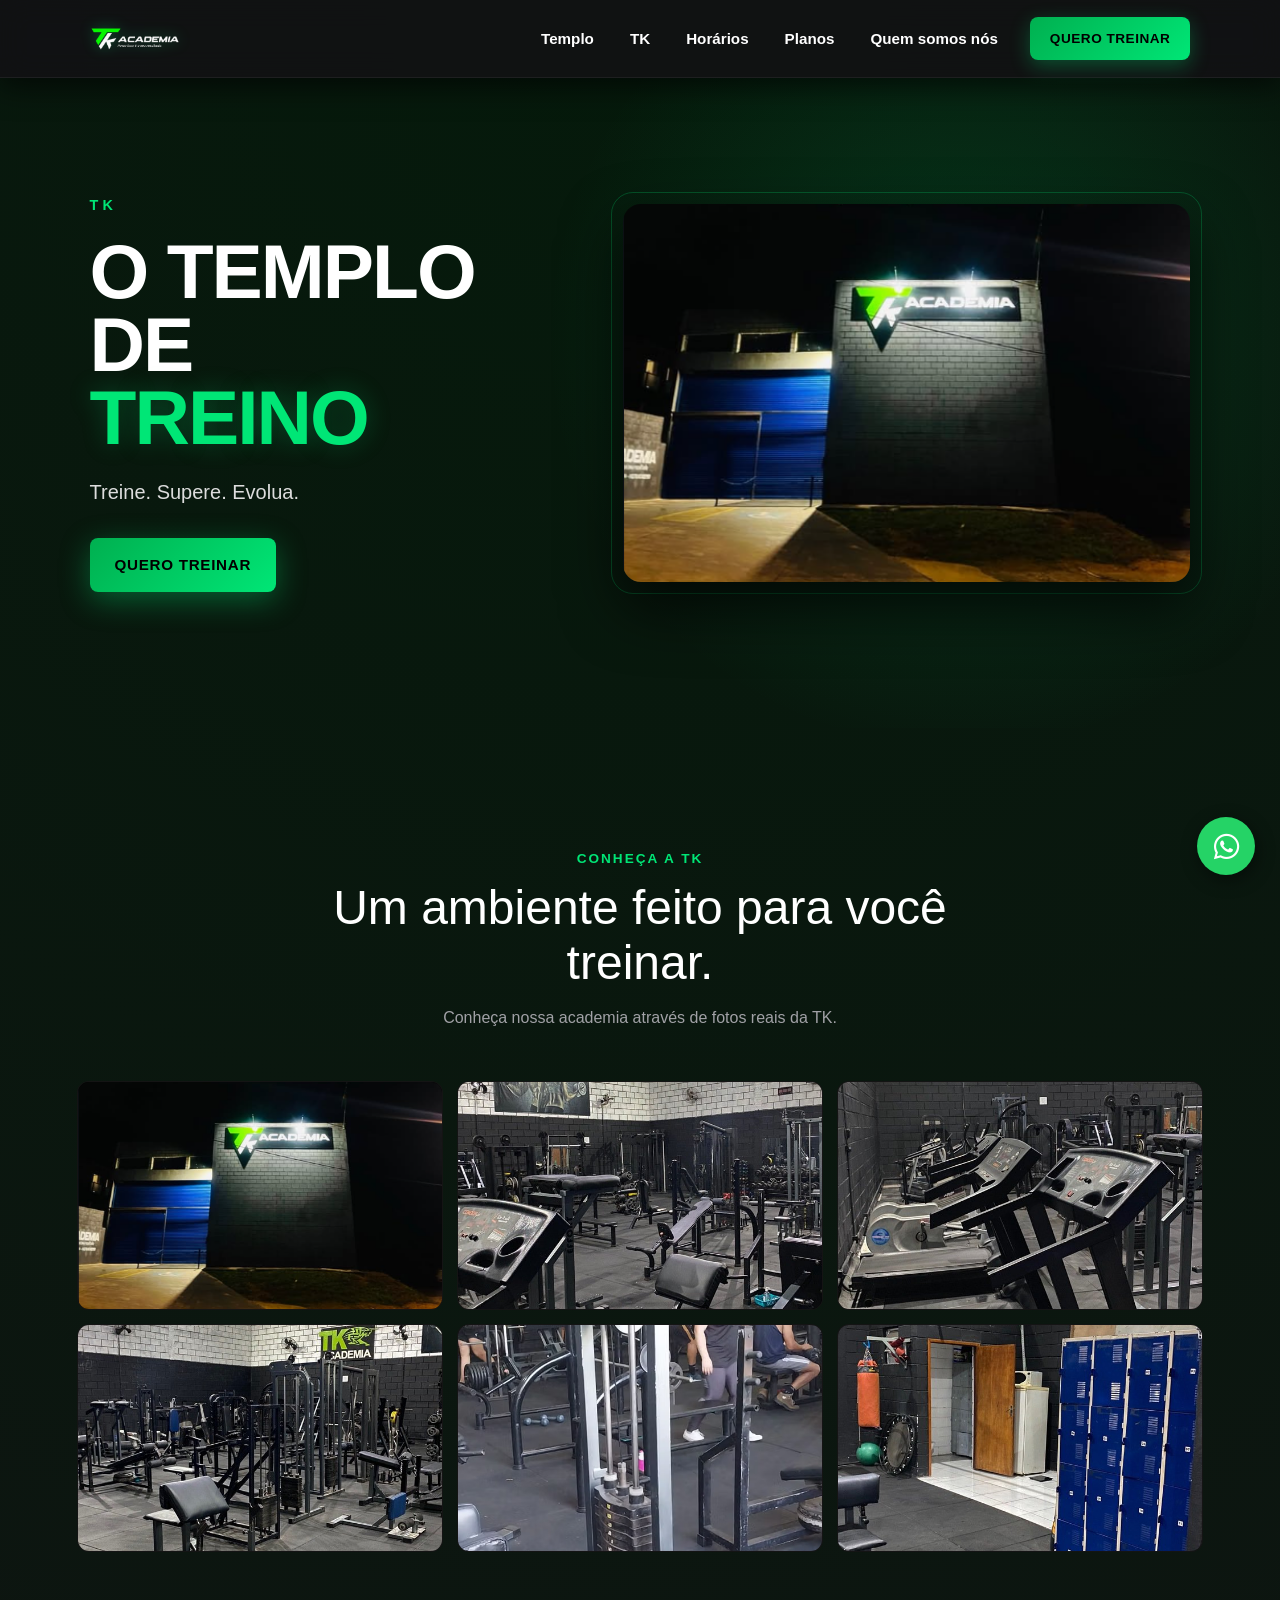
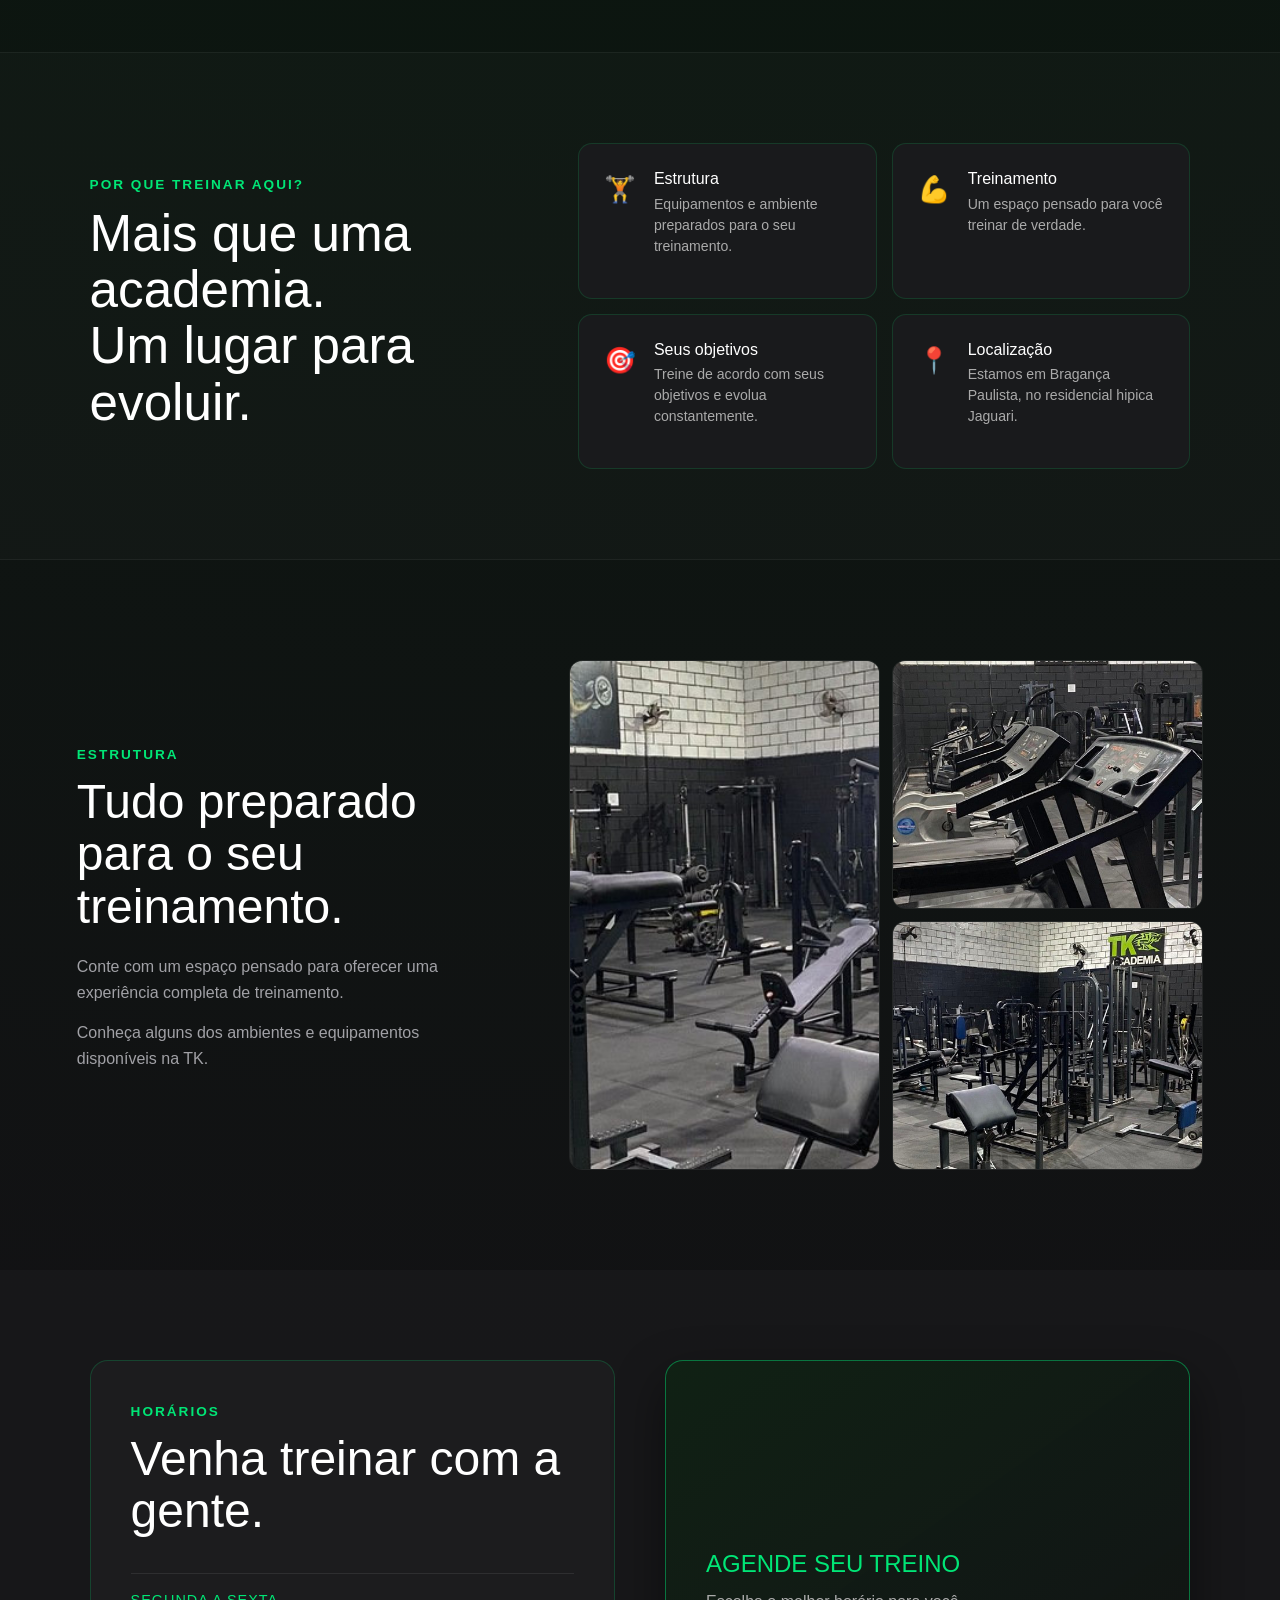
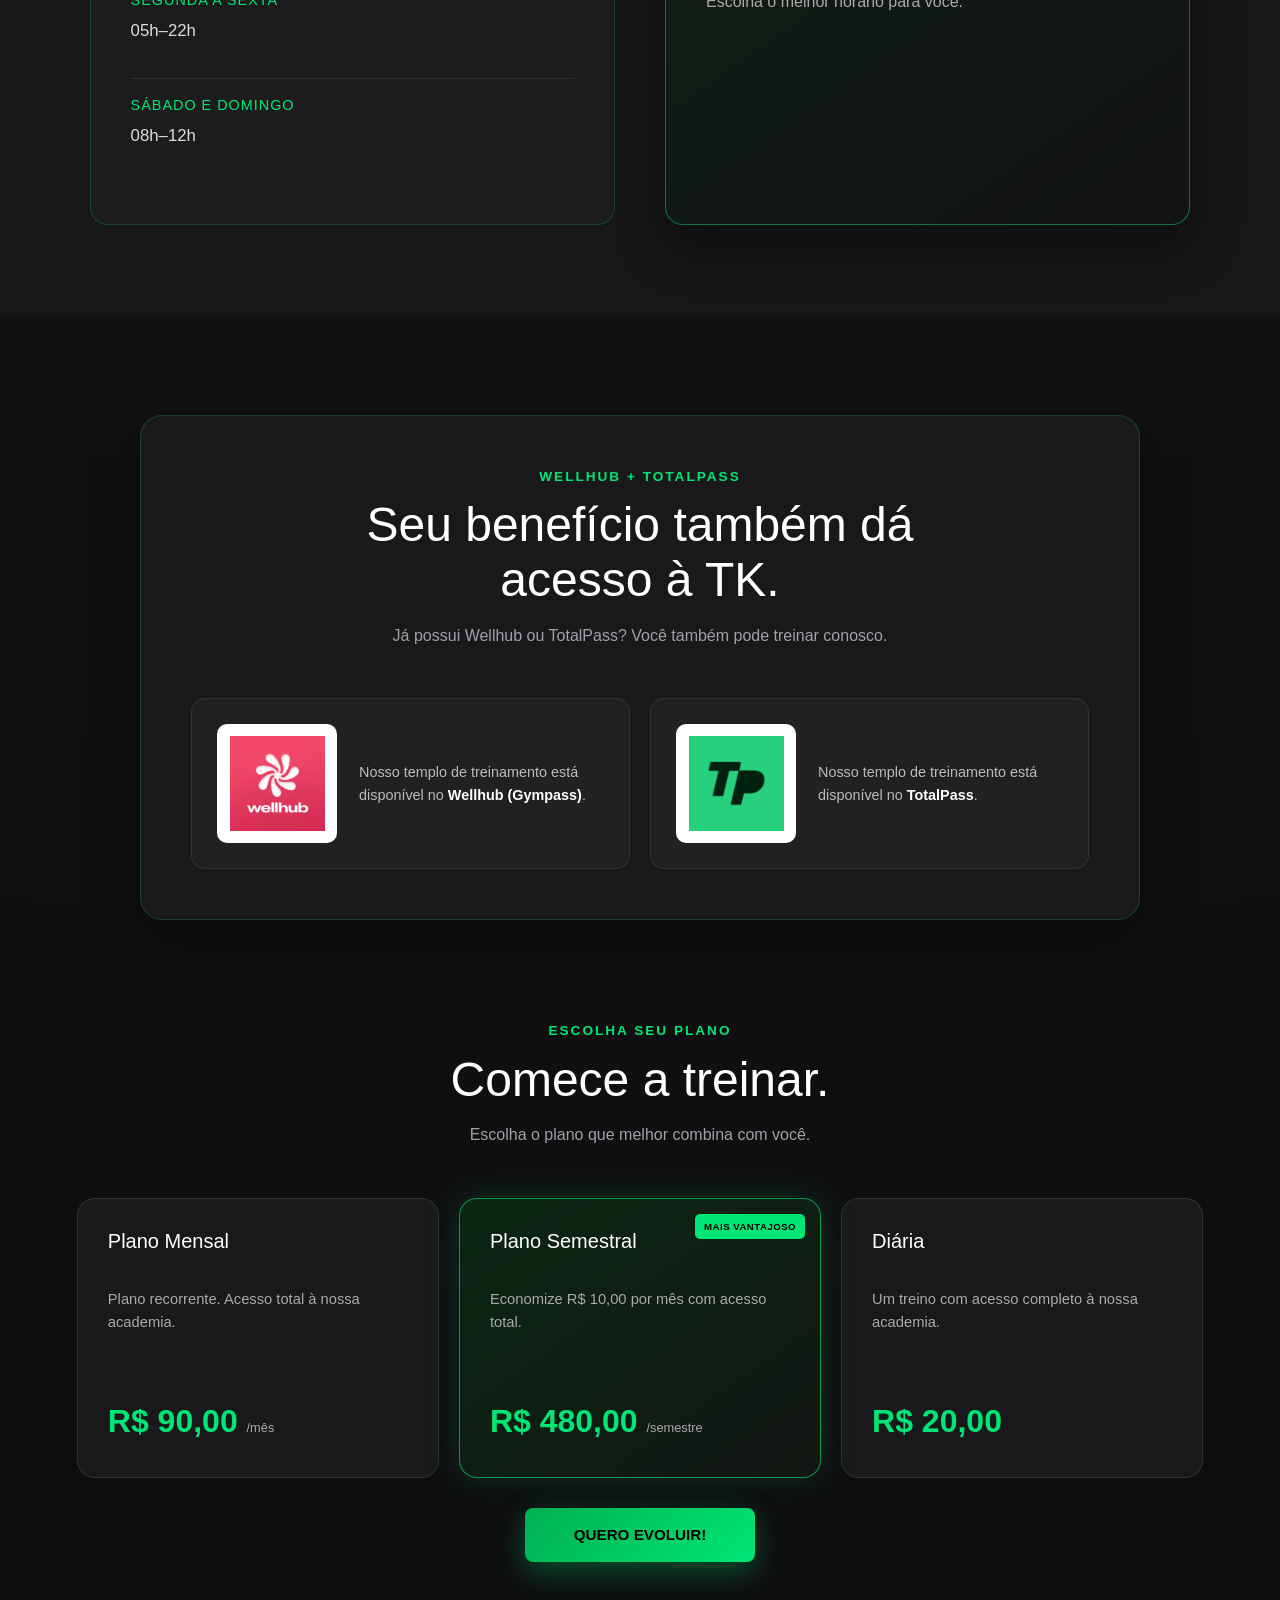
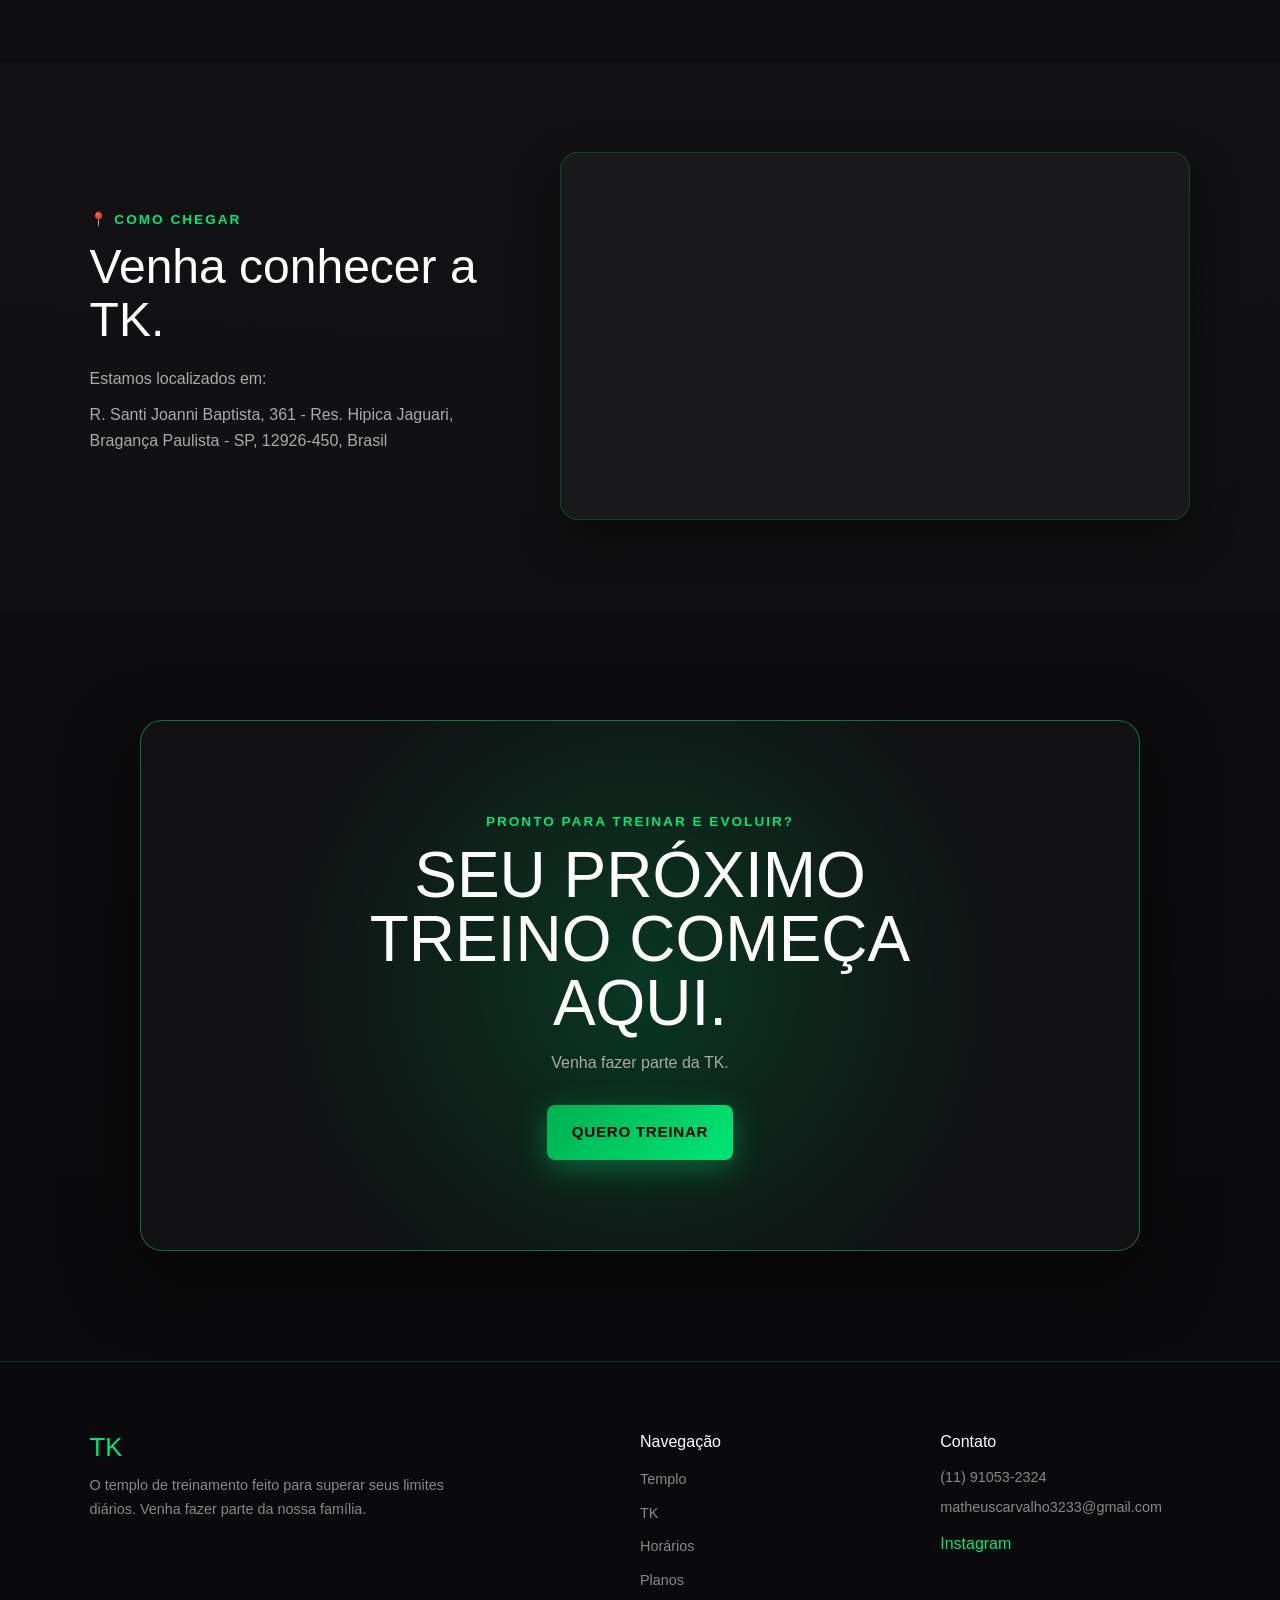
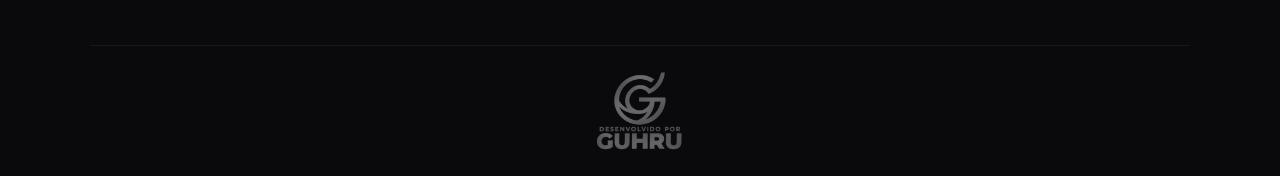
==== commit cbfd3139: "Update index.html" ====
--- a/index.html
+++ b/index.html
@@ -699,7 +699,7 @@
                     </a>
                 </div>
             </div>
-        </section>>
+        </section>
 
         <section class="section-localizacao">
             <div class="localizacao-container">
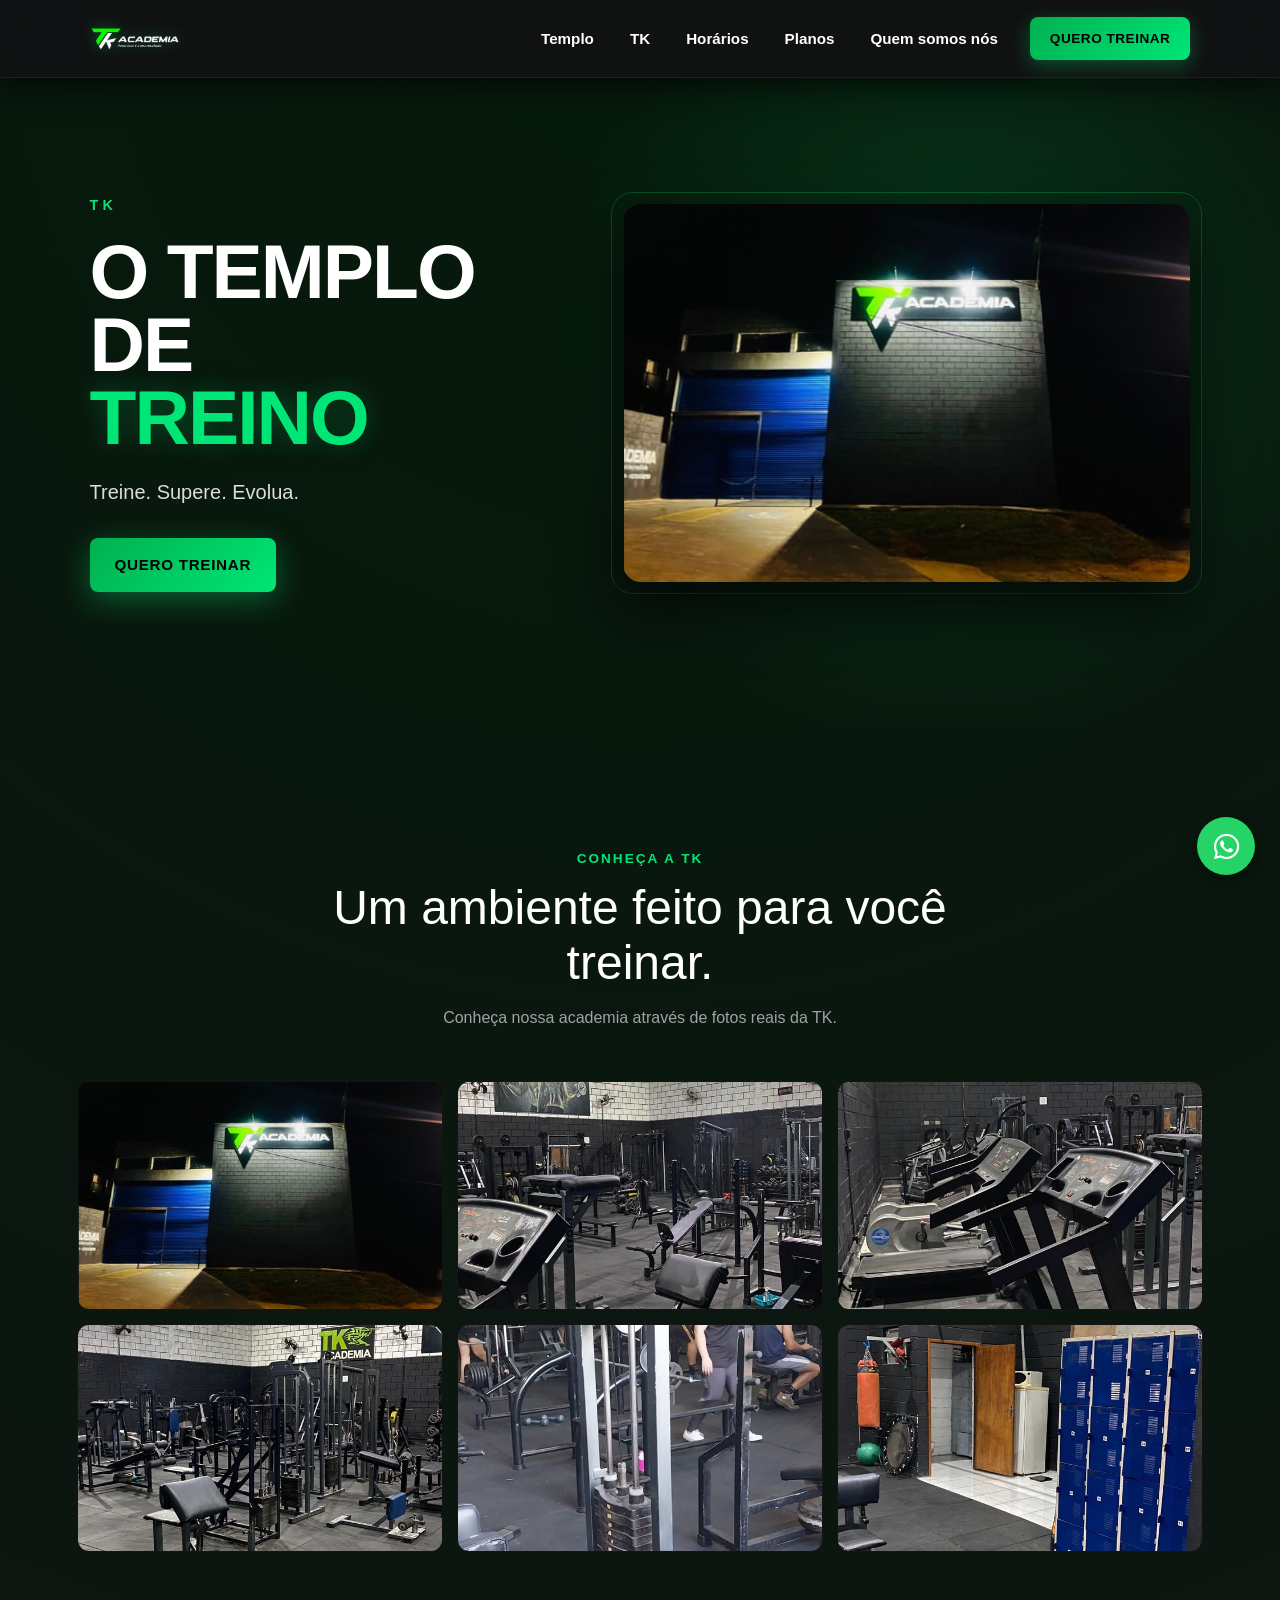
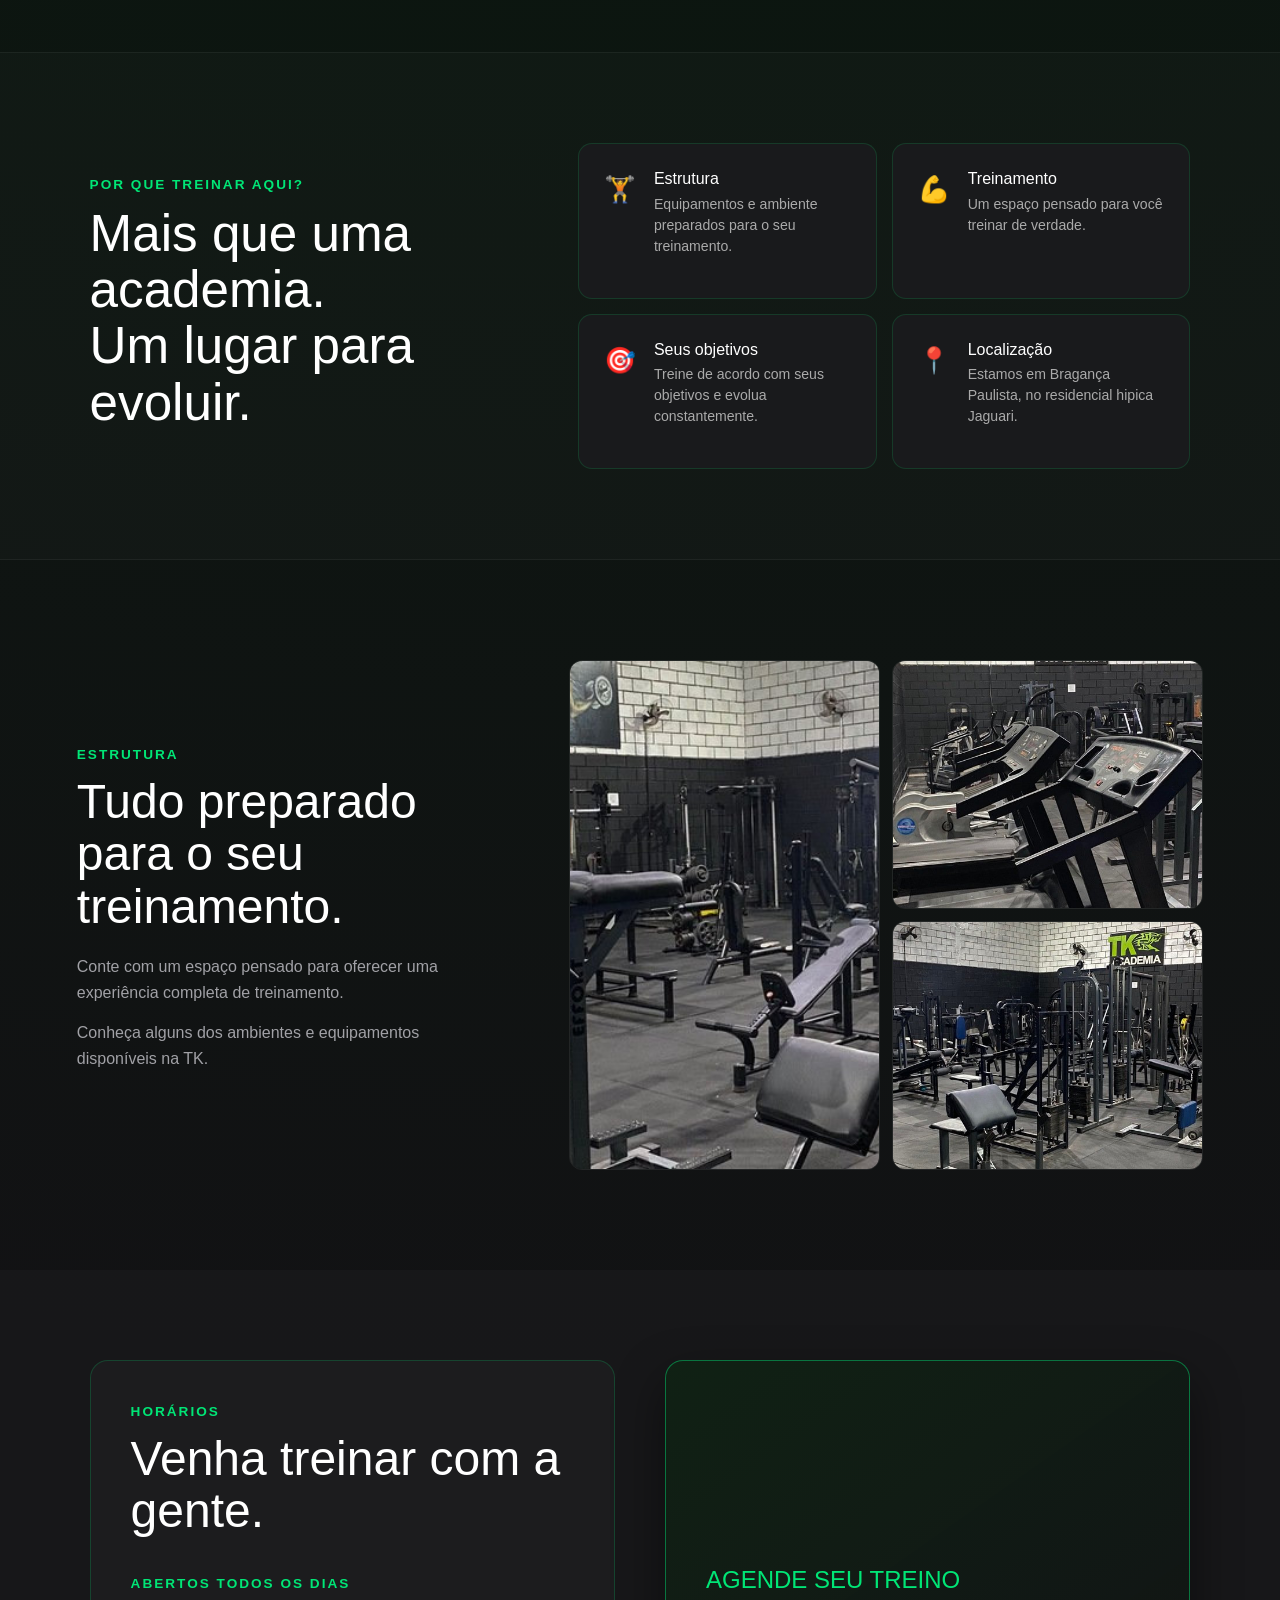
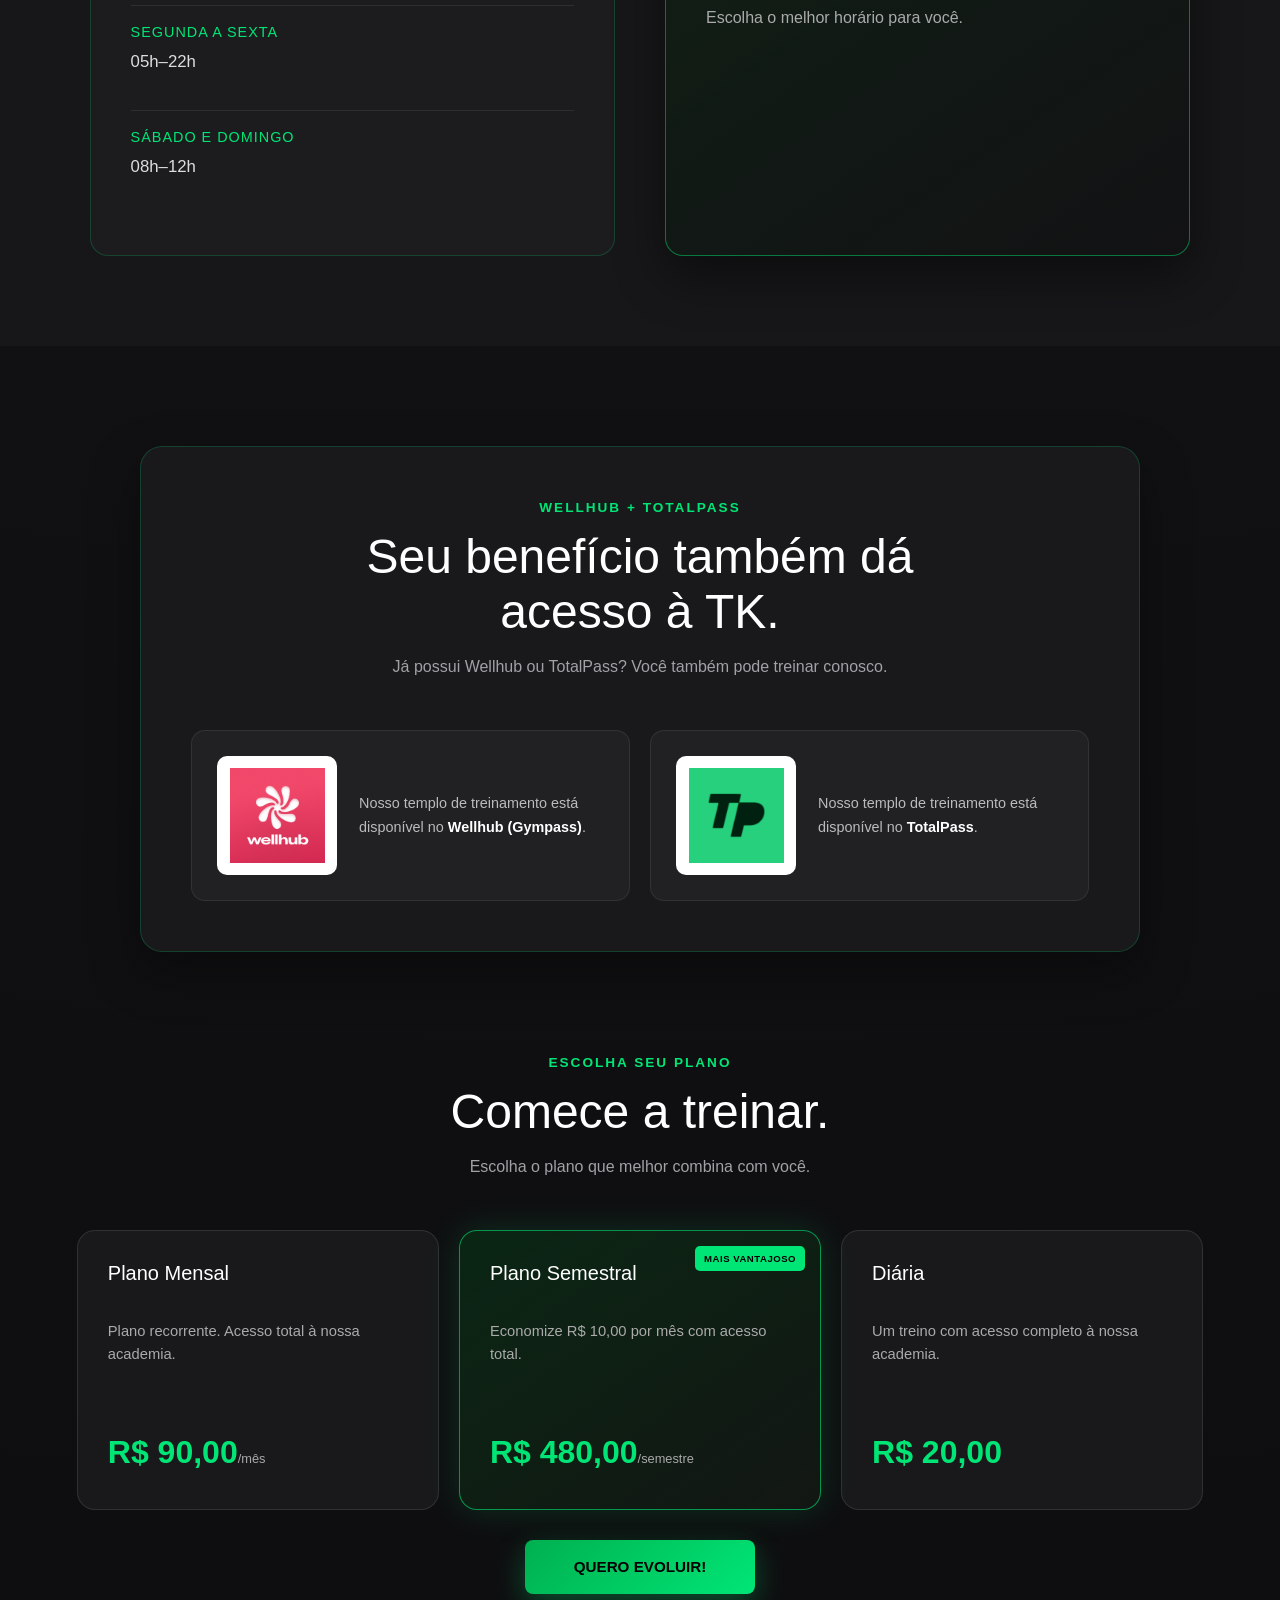
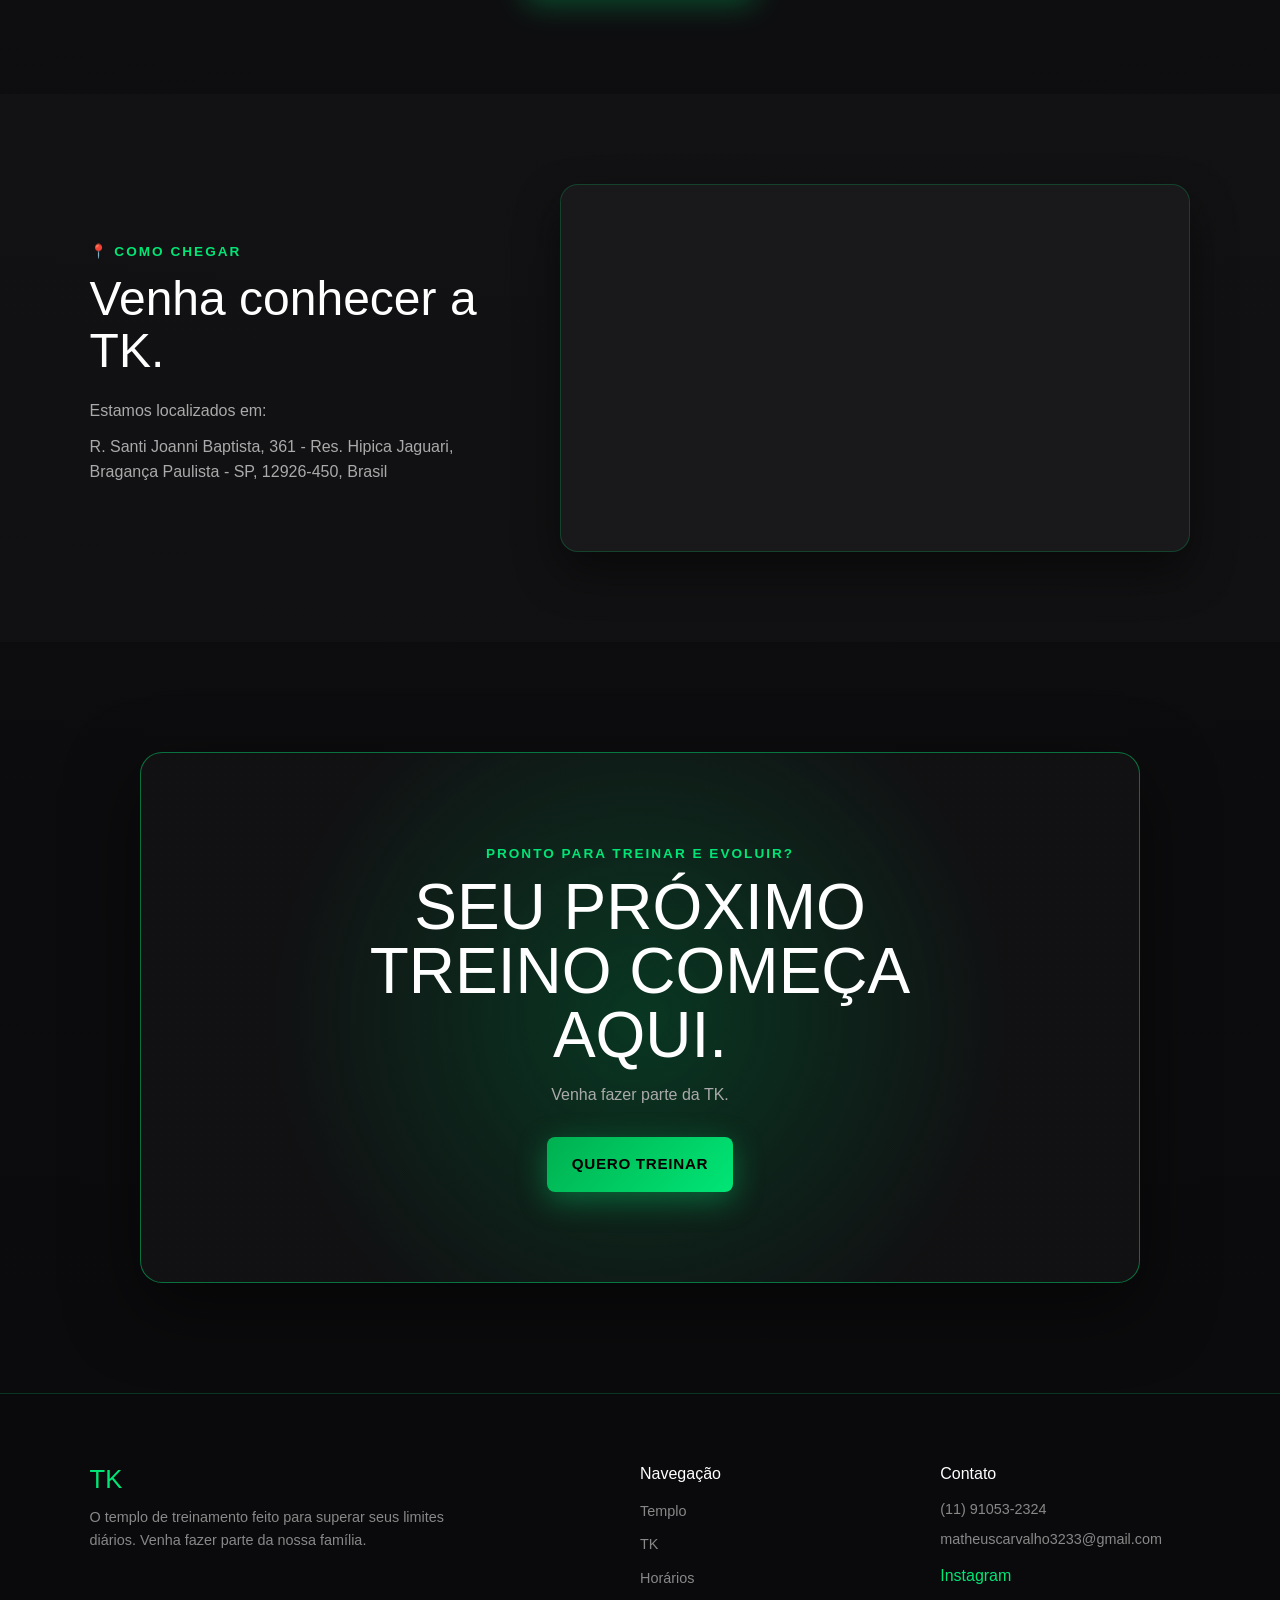
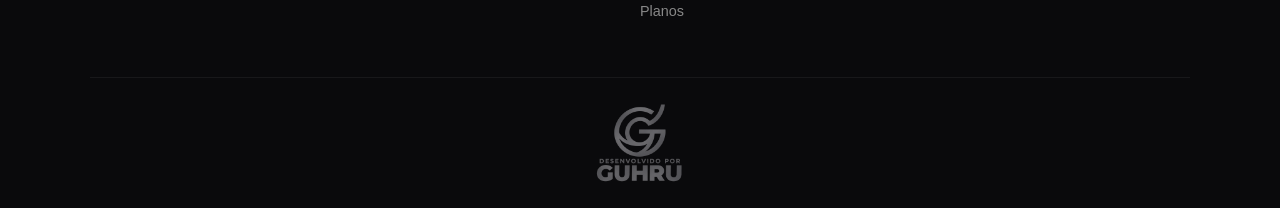
==== commit 04269775: "Update index.html" ====
--- a/index.html
+++ b/index.html
@@ -101,7 +101,7 @@
             </a>
 
             <a href="#conheca">
-                A TK
+                TK
             </a>
 
             <a href="#Aulas">
@@ -346,37 +346,18 @@
 
         </section>
 
-
-
-        <!-- =====================================================
-             ESTRUTURA
-        ====================================================== -->
+        <!-- ESTRUTURA -->
 
         <section class="section-estrutura">
-
             <div class="estrutura-container">
-
                 <div class="estrutura-text">
-
-                    <p class="section-tag">
-                        ESTRUTURA
-                    </p>
-
-                    <h2>
-                        Tudo preparado para
-                        o seu treinamento.
-                    </h2>
-
-                    <p>
-                        Conte com um espaço pensado para oferecer
-                        uma experiência completa de treinamento.
-                    </p>
-
-                    <p>
-                        Conheça alguns dos ambientes e equipamentos
-                        disponíveis na TK.
-                    </p>
-
+                    <p class="section-tag">ESTRUTURA</p>
+
+                    <h2>Tudo preparado para o seu treinamento.</h2>
+
+                    <p>Conte com um espaço pensado para oferecer uma experiência completa de treinamento.</p>
+
+                    <p>Conheça alguns dos ambientes e equipamentos disponíveis na TK.</p>
                 </div>
 
 
@@ -389,100 +370,46 @@
                             alt="Estrutura da Gym">
 
                     </div>
-
                     <div class="estrutura-photo">
-
-                        <img
-                            src="./img/pic_tri.png"
-                            alt="Área de treinamento">
-
-                    </div>
-
+                        <img src="./img/pic_tri.png" alt="Área de treinamento">
+                    </div>
                     <div class="estrutura-photo">
-
-                        <img
-                            src="./img/pic_forth.png"
-                            alt="Equipamentos da academia">
-
-                    </div>
-
-                </div>
-
-            </div>
-
-        </section>
-
-
-
-        <!-- =====================================================
-             HORÁRIOS / AGENDAMENTOS
-        ====================================================== -->
-
+                        <img src="./img/pic_forth.png" alt="Equipamentos da academia">
+                    </div>
+                </div>
+            </div>
+        </section>
+
+        <!-- HORÁRIOS / AGENDAMENTOS -->
         <section id="Aulas" class="section-horarios">
-
             <div class="horarios-container">
-
                 <div class="horarios-info">
-
-                    <p class="section-tag">
-                        HORÁRIOS
-                    </p>
-
-                    <h2>
-                        Venha treinar com a gente.
-                    </h2>
-
+                    <p class="section-tag">HORÁRIOS</p>
+
+                    <h2>Venha treinar com a gente.</h2>
+
+                    <p class="section-tag">ABERTOS TODOS OS DIAS</p>
 
                     <div class="horario">
-
-                        <h3>
-                            SEGUNDA A SEXTA
-                        </h3>
-
-                        <p>
-                            05h–22h
-                        </p>
-
-                    </div>
-
+                        <h3>SEGUNDA A SEXTA</h3>
+
+                        <p>05h–22h</p>
+                    </div>
 
                     <div class="horario">
-
-                        <h3>
-                            SÁBADO E DOMINGO
-                        </h3>
-
-                        <p>
-                            08h–12h
-                        </p>
-
-                    </div>
-
-                </div>
-
-
+                        <h3>SÁBADO E DOMINGO</h3>
+
+                        <p>08h–12h</p>
+                    </div>
+                </div>
                 <!-- GOOGLE CALENDAR -->
-
                 <div class="agendamento">
-
-                    <h3>
-                        AGENDE SEU TREINO
-                    </h3>
-
-                    <p>
-                        Escolha o melhor horário para você.
-                    </p>
-
-
-                    <link
-                        href="https://calendar.google.com/calendar/scheduling-button-script.css"
-                        rel="stylesheet">
-
-
-                    <script
-                        src="https://calendar.google.com/calendar/scheduling-button-script.js"
-                        async>
-                    </script>
+                    <h3>AGENDE SEU TREINO</h3>
+
+                    <p>Escolha o melhor horário para você.</p>
+
+                    <link href="https://calendar.google.com/calendar/scheduling-button-script.css" rel="stylesheet">
+                    <script src="https://calendar.google.com/calendar/scheduling-button-script.js"async></script>
 
 
                     <script>
@@ -497,7 +424,7 @@
 
                                     url: 'https://calendar.google.com/calendar/appointments/schedules/AcZssZ0mqNeaX_qk_iyonxcj2ozgqRbvVOdTPLq_ZWMivzwHEGEI1W-olxsgGoCy8MbHbPvl9HVSySjH?gv=true',
 
-                                    color: '#039BE5',
+                                    color: '#25D366',
 
                                     label: 'Agendar Aula',
 
@@ -600,103 +527,44 @@
 
         </section>
 
-
-
-        <!-- =====================================================
-             PLANOS
-        ====================================================== -->
-
+        <!-- PLANOS -->
         <section id="Planos" class="section-planos">
-
             <div class="planos-container">
-
                 <div class="section-header">
-
-                    <p class="section-tag">
-                        ESCOLHA SEU PLANO
-                    </p>
-
-                    <h2>
-                        Comece a treinar.
-                    </h2>
-
-                    <p>
-                        Escolha o plano que melhor combina
-                        com você.
-                    </p>
-
-                </div>
-
-
+                    <p class="section-tag">ESCOLHA SEU PLANO</p>
+
+                    <h2>Comece a treinar.</h2>
+
+                    <p>Escolha o plano que melhor combina com você.</p>
+                </div>
                 <div class="planos-grid">
-
-
                     <!-- MENSAL -->
-
                     <div class="card-plano mes">
-
-                        <h3>
-                            Plano Mensal
-                        </h3>
-
-                        <p>
-                            Plano recorrente.
-                            Acesso total à nossa academia.
-                        </p>
-
-                        <span class="preco">
-                            R$ 90,00
-                            <small>/mês</small>
-                        </span>
-
-                    </div>
-
-
+                        <h3>Plano Mensal</h3>
+
+                        <p>Plano recorrente. Acesso total à nossa academia.</p>
+
+                        <span class="preco">R$ 90,00<small>/mês</small></span>
+                    </div>
                     <!-- SEMESTRAL -->
-
                     <div class="card-plano semestre">
-
-                        <h3>
-                            Plano Semestral
-                        </h3>
-
-                        <p>
-                            Economize R$ 10,00 por mês
-                            com acesso total.
-                        </p>
-
-                        <span class="preco">
-                            R$ 480,00
-                            <small>/semestre</small>
-                        </span>
-
-                    </div>
-
-
+                        <h3>Plano Semestral</h3>
+
+                        <p> Economize R$ 10,00 por mês com acesso total.</p>
+
+                        <span class="preco">R$ 480,00<small>/semestre</small></span>
+                    </div>
                     <!-- DIÁRIA -->
-
                     <div class="card-plano diaria">
-
-                        <h3>
-                            Diária
-                        </h3>
-
-                        <p>
-                            Um treino com acesso completo
-                            à nossa academia.
-                        </p>
-
-                        <span class="preco">
-                            R$ 20,00
-                        </span>
-
-                    </div>
-
+                        <h3>Diária</h3>
+
+                        <p> Um treino com acesso completo à nossa academia.</p>
+
+                        <span class="preco">R$ 20,00</span>
+                    </div>
                 </div>
                 <div class="planos-cta">
-                    <a href="#final-cta" class="Adquira">
-                        QUERO EVOLUIR!
-                    </a>
+                    <a href="#final-cta" class="Adquira">QUERO EVOLUIR!</a>
                 </div>
             </div>
         </section>
@@ -711,145 +579,68 @@
 
                 </div>
                 <div class="mapa-container">
-                    <iframe src="https://www.google.com/maps/embed?pb=!1m18!1m12!1m3!1d3674.8107092019873!2d-46.5401192!3d-22.920351699999998!2m3!1f0!2f0!3f0!3m2!1i1024!2i768!4f13.1!3m3!1m2!1s0x94ceca43fecd98e1%3A0xbf152eaef79d2e89!2sR.%20Santi%20Joanni%20Baptista%2C%20361%20-%20Res.%20Hipica%20Jaguari%2C%20Bragan%C3%A7a%20Paulista%20-%20SP%2C%2012926-449!5e0!3m2!1spt-BR!2sbr!4v1788029643943!5m2!1spt-BR!2sbr" width="400" height="300" style="border:0;" allowfullscreen="" loading="lazy" referrerpolicy="strict-origin-when-cross-origin"></iframe></div>
+                    <iframe src="https://www.google.com/maps/embed?pb=!1m18!1m12!1m3!1d3674.8107092019873!2d-46.5401192!3d-22.920351699999998!2m3!1f0!2f0!3f0!3m2!1i1024!2i768!4f13.1!3m3!1m2!1s0x94ceca43fecd98e1%3A0xbf152eaef79d2e89!2sR.%20Santi%20Joanni%20Baptista%2C%20361%20-%20Res.%20Hipica%20Jaguari%2C%20Bragan%C3%A7a%20Paulista%20-%20SP%2C%2012926-449!5e0!3m2!1spt-BR!2sbr!4v1788029643943!5m2!1spt-BR!2sbr" width="400" height="300" style="border:0;" allowfullscreen="" loading="lazy" referrerpolicy="strict-origin-when-cross-origin"></iframe>
+                </div>
             </div>
         </section>
 
         <section id="final-cta" class="final-cta">
             <div class="final-cta-content">
                 <p class="section-tag">PRONTO PARA TREINAR  E EVOLUIR?</p>
+
                 <h2>Seu próximo treino começa aqui.</h2>
+
                 <p>Venha fazer parte da TK.</p>
 
-                <a href="#Planos" class="hero-button">
-                     QUERO TREINAR 
-                </a>
-
-            </div>
-
-        </section>
-
+                <a href="#Planos" class="hero-button">QUERO TREINAR</a>
+            </div>
+        </section>
     </main>
 
-
-
-    <!-- =========================================================
-         FOOTER
-    ========================================================== -->
+    <!-- FOOTER -->
 
     <footer id="Nos">
-
         <div class="footer-container">
-
-
-            <!-- INFORMAÇÕES -->
-
             <div class="footer-info">
-
-                <h3>
-                    TK
-                </h3>
-
-                <p>
-                    O templo de treinamento feito para
-                    superar seus limites diários.
-                    Venha fazer parte da nossa família.
-                </p>
-
-            </div>
-
+                <h3>TK</h3>
+
+                <p>O templo de treinamento feito para superar seus limites diários. Venha fazer parte da nossa família.</p>
+            </div>
 
             <!-- NAVEGAÇÃO -->
-
             <div class="footer-links">
-
-                <h4>
-                    Navegação
-                </h4>
-
+                <h4>Navegação</h4>
                 <ul>
-
-                    <li>
-                        <a href="#templo">
-                            Templo
-                        </a>
-                    </li>
-
-                    <li>
-                        <a href="#conheca">
-                            TK
-                        </a>
-                    </li>
-
-                    <li>
-                        <a href="#Aulas">
-                            Horários
-                        </a>
-                    </li>
-
-                    <li>
-                        <a href="#Planos">
-                            Planos
-                        </a>
-                    </li>
-
+                    <li><a href="#templo">Templo</a></li>
+
+                    <li><a href="#conheca">TK</a></li>
+
+                    <li><a href="#Aulas">Horários</a></li>
+
+                    <li><a href="#Planos">Planos</a></li>
                 </ul>
-
-            </div>
-
-
+            </div>
             <!-- CONTATO -->
-
             <div class="footer-contato">
-
-                <h4>
-                    Contato
-                </h4>
+                <h4>Contato</h4>
 
                 <p>(11) 91053-2324</p>
 
                 <p>matheuscarvalho3233@gmail.com</p>
 
-                <button id="btnInsta">
-                    Instagram
-                </button>
-
-            </div>
-
+                <button id="btnInsta">Instagram</button>
+            </div>
         </div>
-
-
         <div class="footer-bottom">
-
-            <button
-                id="btn"
-                onclick="abrirWhatsApp()">
-
-                <img
-                    src="./img/My_logo.png"
-                    alt="Desenvolvido por GUHRU">
-
-            </button>
-
+            <button id="btn" onclick="abrirWhatsApp()"><img src="./img/My_logo.png" alt="Desenvolvido por GUHRU"></button>
         </div>
-
     </footer>
-
-    <!-- =========================================================
-         WHATSAPP FLUTUANTE
-    ========================================================== -->
-
+    <!-- WHATSAPP FLUTUANTE -->
     <a href="https://wa.me/5511975709591?text=Ol%C3%A1!%20Gostaria%20de%20saber%20mais%20sobre%20os%20planos." class="whatsapp-float" aria-label="Falar pelo WhatsApp">
         <i class="fa-brands fa-whatsapp"></i>
     </a>
 
-    <!-- =========================================================
-         SCRIPTS
-    ========================================================== -->
-
-    <script src="https://cdn.jsdelivr.net/npm/bootstrap@5.3.8/dist/js/bootstrap.bundle.min.js" integrity="sha384-FKyoEForCGlyvwxkHj09JcYn3nv7wiPVlz7YYwJrWVcXK/BmnVDxM+Ds" crossorigin="anonymous"></script>
-    <script src="/Script.js"></script>
-
+<script src="https://cdn.jsdelivr.net/npm/bootstrap@5.3.8/dist/js/bootstrap.bundle.min.js" integrity="sha384-FKyoEForCGlyvwxkHj09JcYn3nv7wiPVlz7YYwJrWVcXK/BmnVDxM+Ds" crossorigin="anonymous"></script>
+<script src="/Script.js"></script>
 </body>
-
 </html>
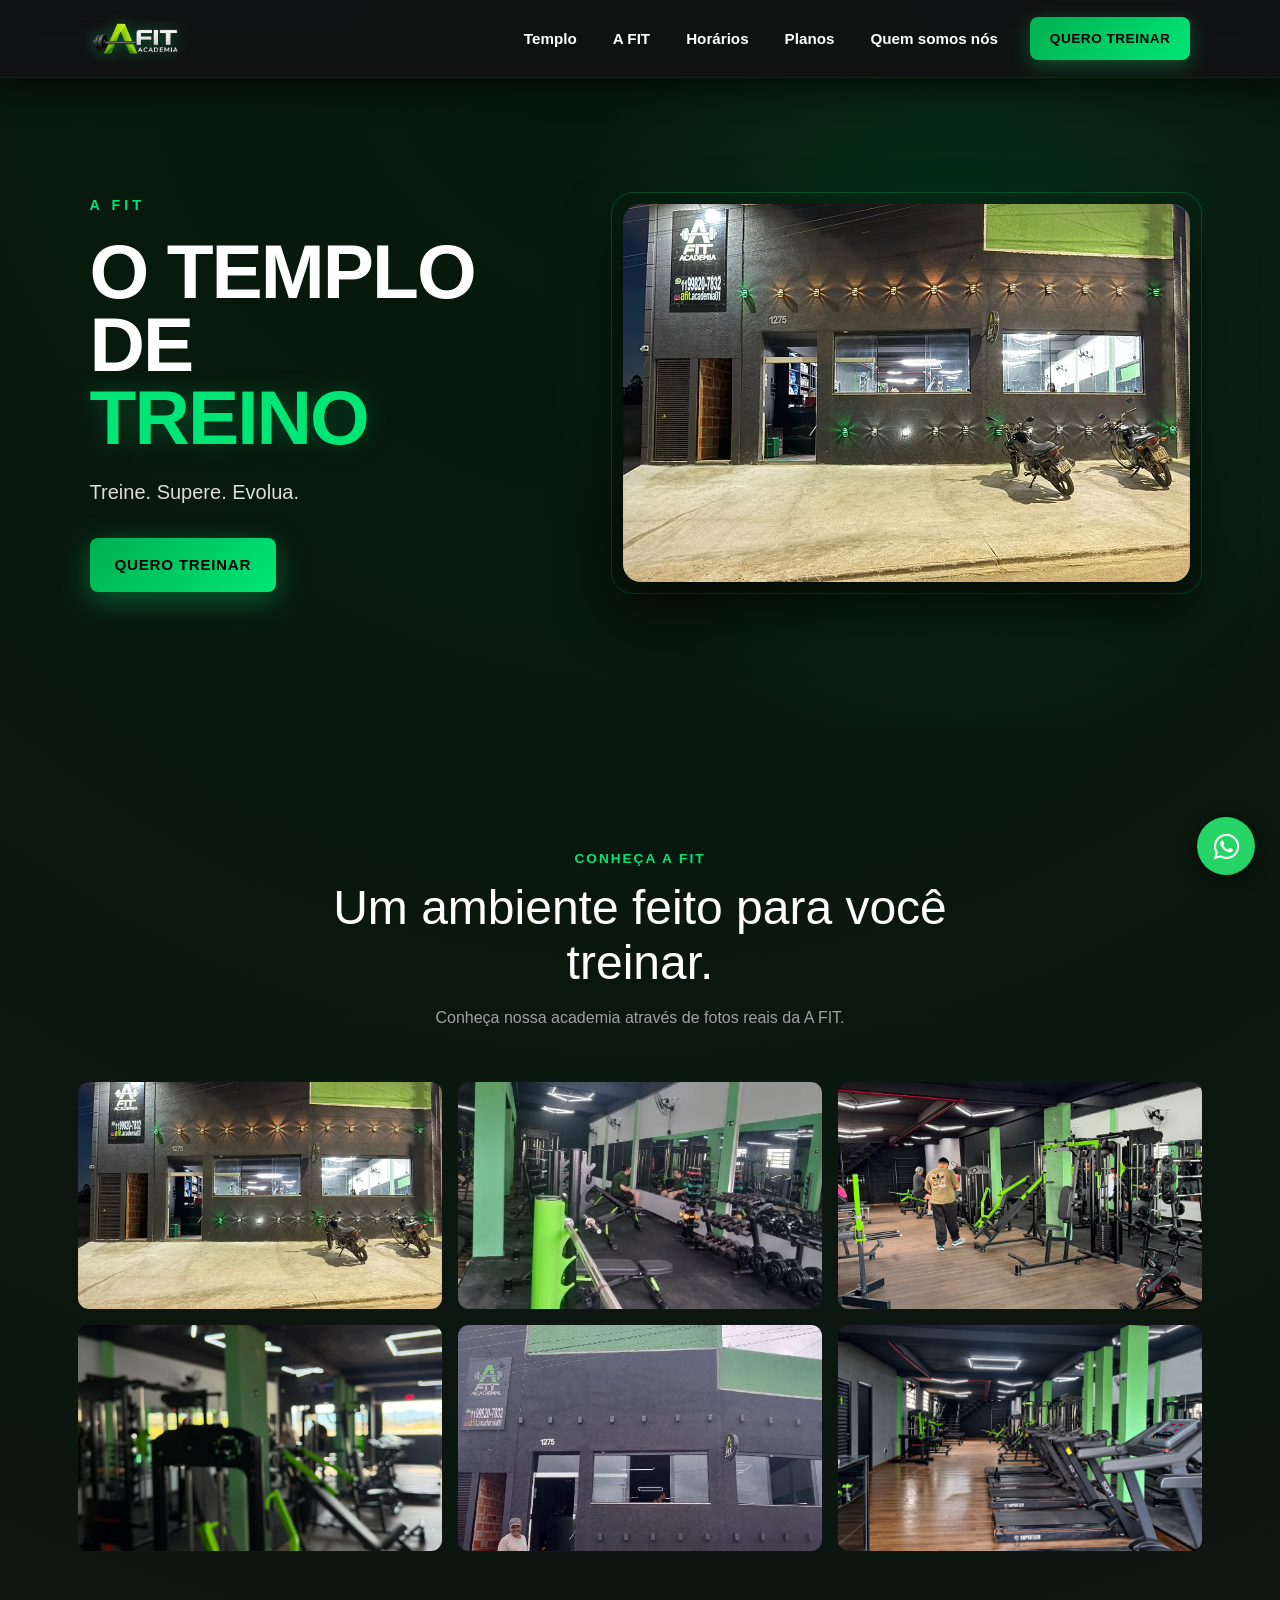
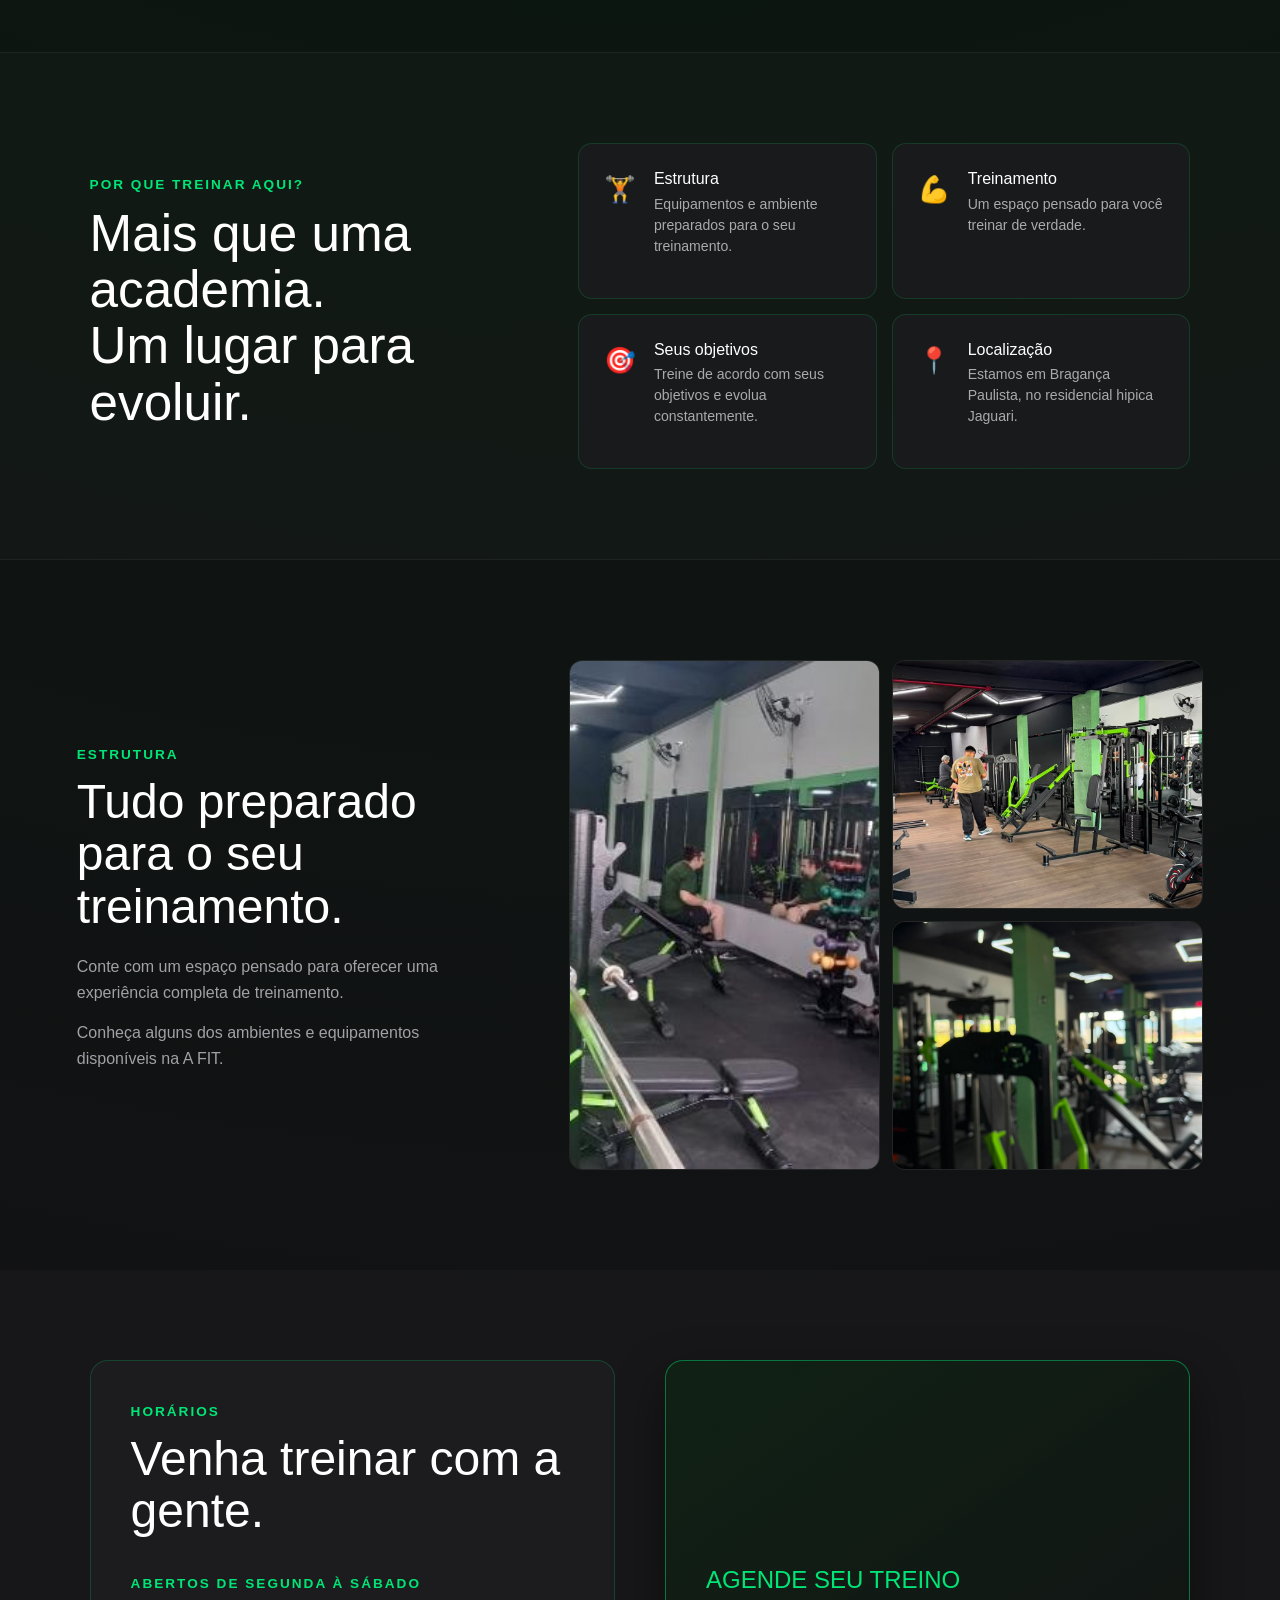
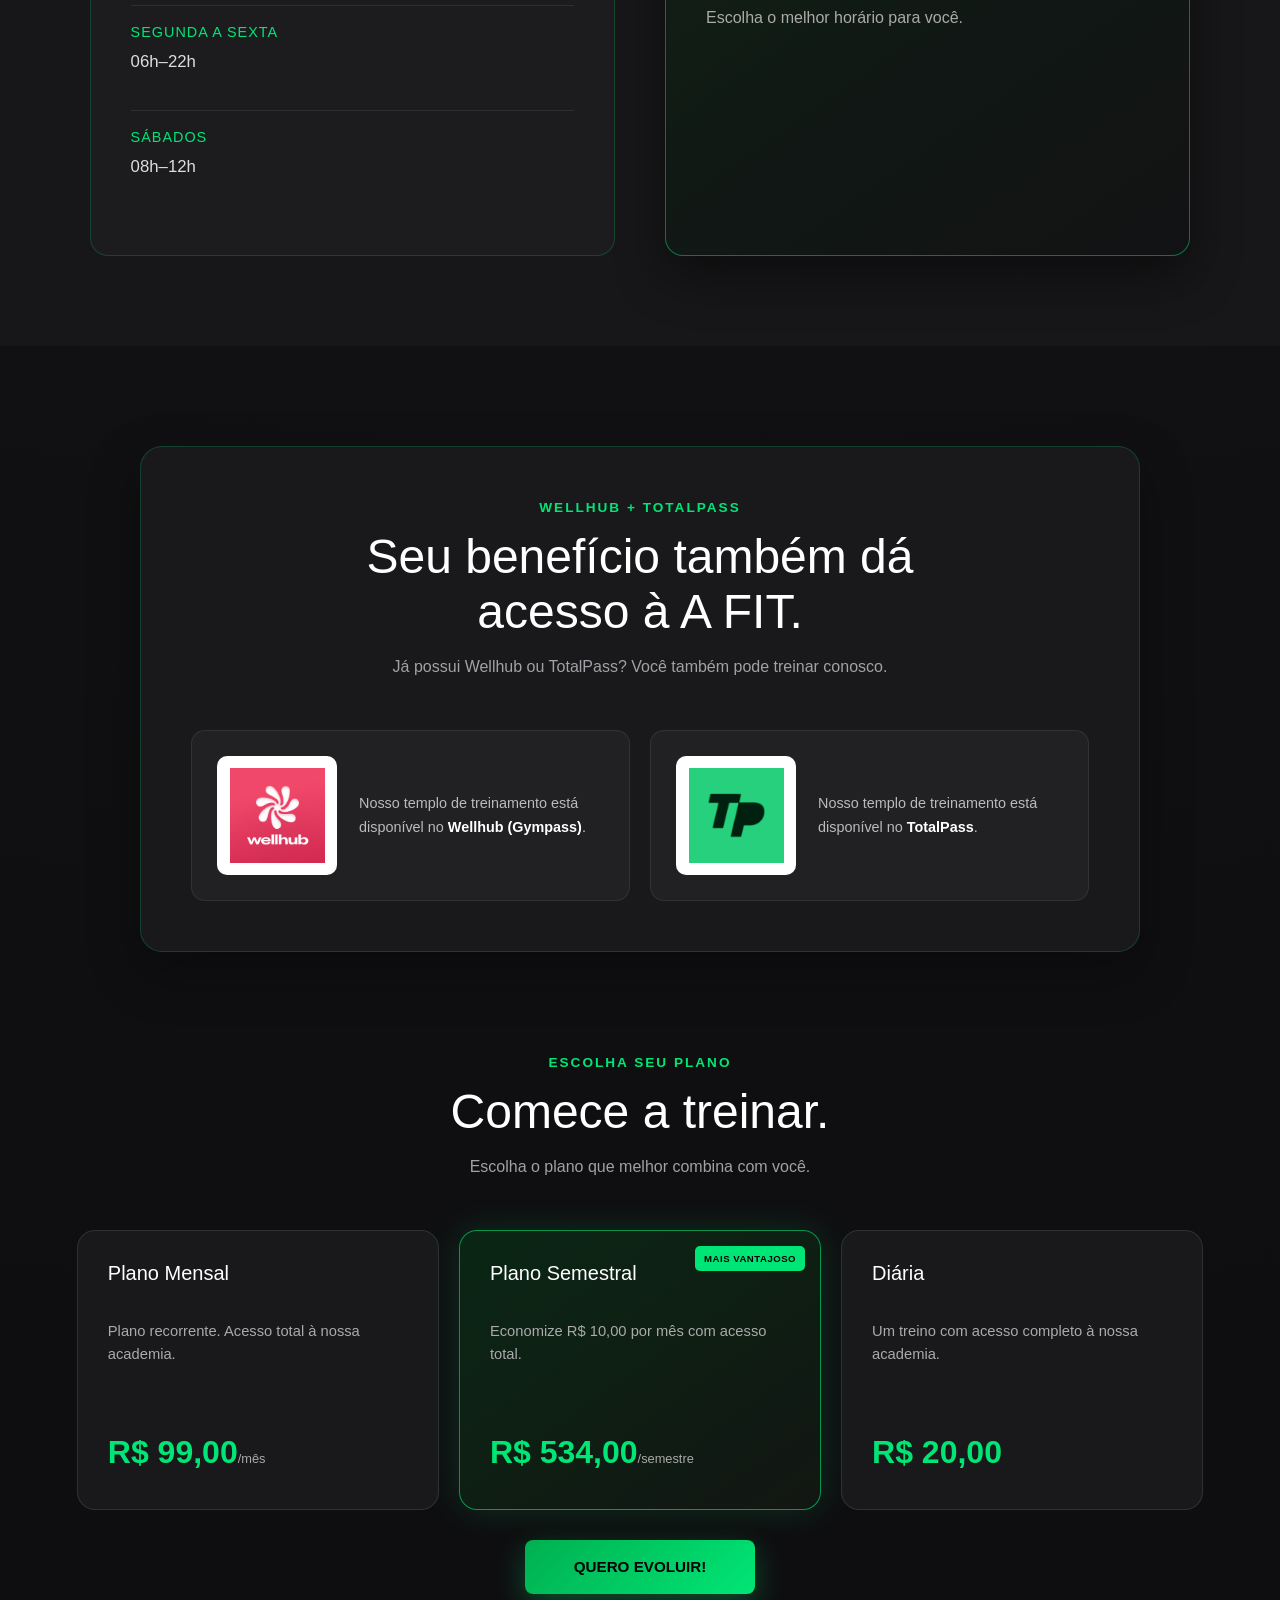
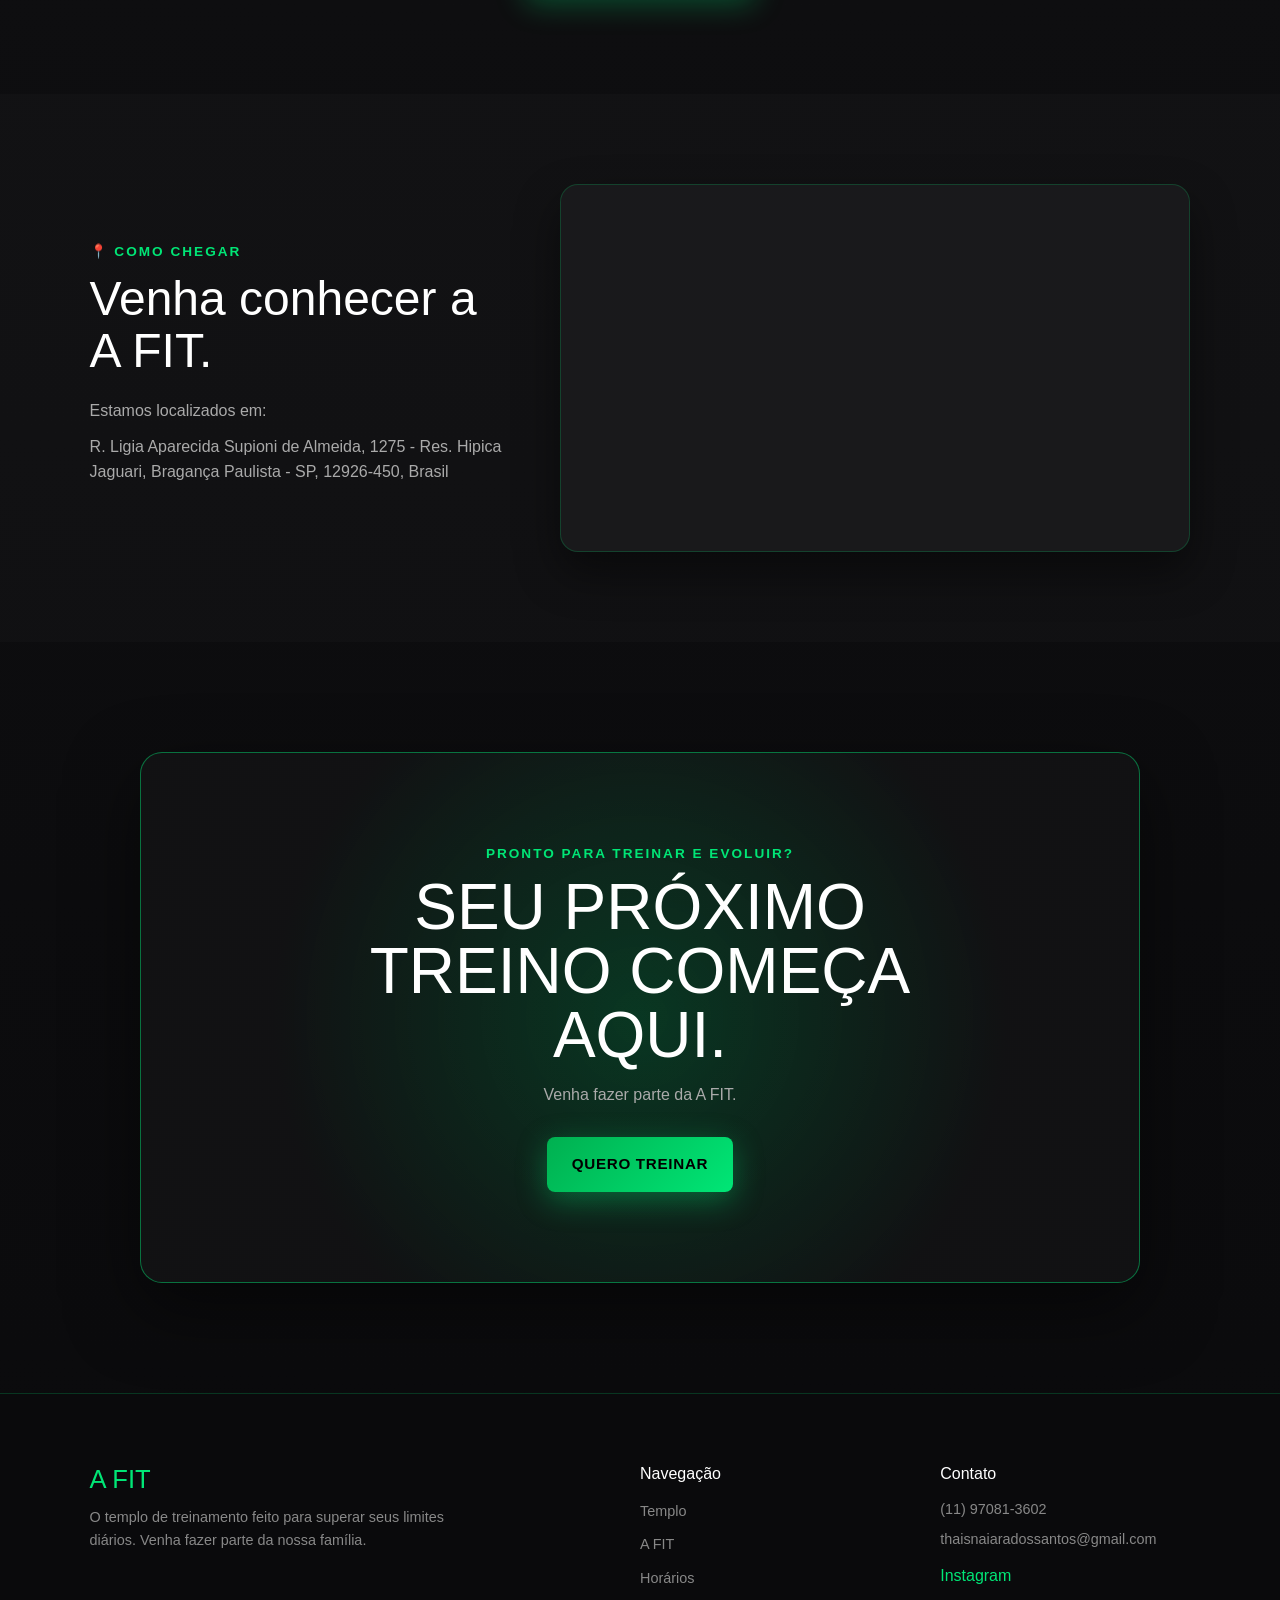
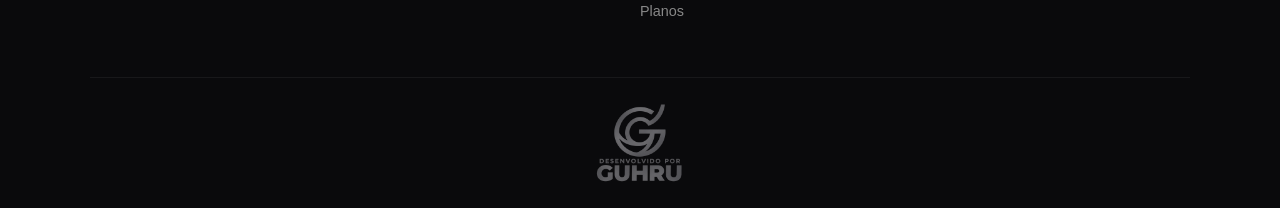
==== commit e8ccd6cb: "Update index.html" ====
--- a/index.html
+++ b/index.html
@@ -44,7 +44,7 @@
                 </li>
 
                 <li>
-                    <a href="#conheca">TK</a>
+                    <a href="#conheca">A FIT</a>
                 </li>
 
                 <li>
@@ -101,7 +101,7 @@
             </a>
 
             <a href="#conheca">
-                TK
+                A FIT
             </a>
 
             <a href="#Aulas">
@@ -139,7 +139,7 @@
                 <div class="hero-text">
 
                     <p class="hero-label">
-                        TK
+                        A FIT
                     </p>
 
                     <h1>
@@ -163,7 +163,7 @@
                 <div class="hero-image">
 
                     <img
-                        src="./img/pic_primary.png"
+                        src="./img/FOTO1.png"
                         alt="Interior da Gym">
 
                 </div>
@@ -183,7 +183,7 @@
             <div class="section-header">
 
                 <p class="section-tag">
-                    CONHEÇA A TK
+                    CONHEÇA  A FIT
                 </p>
 
                 <h2>
@@ -192,7 +192,7 @@
 
                 <p>
                     Conheça nossa academia através de fotos reais
-                    da TK.
+                    da A FIT.
                 </p>
 
             </div>
@@ -204,38 +204,34 @@
 
                 <div class="gallery-item">
                     <img
-                        src="./img/pic_primary.png"
+                        src="./img/FOTO1.png"
                         alt="Fachada da Gym">
                 </div>
 
                 <div class="gallery-item">
                     <img
-                        src="./img/pic_second.png"
+                        src="./img/FOTO2.png"
                         alt="Estrutura da Gym">
                 </div>
 
                 <div class="gallery-item">
                     <img
-                        src="./img/pic_tri.png"
+                        src="./img/FOTO3.png"
                         alt="Área de treinamento da Gym">
                 </div>
 
                 <div class="gallery-item">
                     <img
-                        src="./img/pic_forth.png"
+                        src="./img/FOTO4.png"
                         alt="Equipamentos da Gym">
                 </div>
 
                 <div class="gallery-item">
-                    <img
-                        src="./img/pic_five.png"
-                        alt="Ambiente da Gym">
+                    <img src="./img/FOTO5.png" alt="Ambiente da Gym">
                 </div>
 
                 <div class="gallery-item">
-                    <img
-                        src="./img/pic_six.png"
-                        alt="Área interna da Gym">
+                    <img src="./img/FOTO6.png" alt="Área interna da Gym">
                 </div>
 
             </div>
@@ -357,7 +353,7 @@
 
                     <p>Conte com um espaço pensado para oferecer uma experiência completa de treinamento.</p>
 
-                    <p>Conheça alguns dos ambientes e equipamentos disponíveis na TK.</p>
+                    <p>Conheça alguns dos ambientes e equipamentos disponíveis na A FIT.</p>
                 </div>
 
 
@@ -366,15 +362,15 @@
                     <div class="estrutura-photo">
 
                         <img
-                            src="./img/pic_second.png"
+                            src="./img/FOTO2.png"
                             alt="Estrutura da Gym">
 
                     </div>
                     <div class="estrutura-photo">
-                        <img src="./img/pic_tri.png" alt="Área de treinamento">
+                        <img src="./img/FOTO3.png" alt="Área de treinamento">
                     </div>
                     <div class="estrutura-photo">
-                        <img src="./img/pic_forth.png" alt="Equipamentos da academia">
+                        <img src="./img/FOTO4.png" alt="Equipamentos da academia">
                     </div>
                 </div>
             </div>
@@ -388,16 +384,16 @@
 
                     <h2>Venha treinar com a gente.</h2>
 
-                    <p class="section-tag">ABERTOS TODOS OS DIAS</p>
+                    <p class="section-tag">ABERTOS DE SEGUNDA À SÁBADO</p>
 
                     <div class="horario">
                         <h3>SEGUNDA A SEXTA</h3>
 
-                        <p>05h–22h</p>
+                        <p>06h–22h</p>
                     </div>
 
                     <div class="horario">
-                        <h3>SÁBADO E DOMINGO</h3>
+                        <h3>SÁBADOS</h3>
 
                         <p>08h–12h</p>
                     </div>
@@ -421,30 +417,17 @@
                             window.addEventListener('load', function () {
 
                                 calendar.schedulingButton.load({
-
                                     url: 'https://calendar.google.com/calendar/appointments/schedules/AcZssZ0mqNeaX_qk_iyonxcj2ozgqRbvVOdTPLq_ZWMivzwHEGEI1W-olxsgGoCy8MbHbPvl9HVSySjH?gv=true',
-
                                     color: '#25D366',
-
                                     label: 'Agendar Aula',
-
                                     target: target
-
                                 });
-
                             });
-
                         })();
-
                     </script>
-
-                </div>
-
-            </div>
-
-        </section>
-
-
+                </div>
+            </div>
+        </section>
 
         <!-- =====================================================
              WELLHUB / TOTALPASS
@@ -462,7 +445,7 @@
 
                     <h2>
                         Seu benefício também
-                        dá acesso à TK.
+                        dá acesso à A FIT.
                     </h2>
 
                     <p>
@@ -544,7 +527,7 @@
 
                         <p>Plano recorrente. Acesso total à nossa academia.</p>
 
-                        <span class="preco">R$ 90,00<small>/mês</small></span>
+                        <span class="preco">R$ 99,00<small>/mês</small></span>
                     </div>
                     <!-- SEMESTRAL -->
                     <div class="card-plano semestre">
@@ -552,7 +535,7 @@
 
                         <p> Economize R$ 10,00 por mês com acesso total.</p>
 
-                        <span class="preco">R$ 480,00<small>/semestre</small></span>
+                        <span class="preco">R$ 534,00<small>/semestre</small></span>
                     </div>
                     <!-- DIÁRIA -->
                     <div class="card-plano diaria">
@@ -573,13 +556,13 @@
             <div class="localizacao-container">
                 <div class="localizacao-info">
                     <p class="section-tag">📍 COMO CHEGAR</p>
-                    <h2>Venha conhecer a TK.</h2>
+                    <h2>Venha conhecer a A FIT.</h2>
                     <p>Estamos localizados em:</p>
-                    <p class="endereco">R. Santi Joanni Baptista, 361 - Res. Hipica Jaguari, Bragança Paulista - SP, 12926-450, Brasil</p>
+                    <p class="endereco">R. Ligia Aparecida Supioni de Almeida, 1275 - Res. Hipica Jaguari, Bragança Paulista - SP, 12926-450, Brasil</p>
 
                 </div>
                 <div class="mapa-container">
-                    <iframe src="https://www.google.com/maps/embed?pb=!1m18!1m12!1m3!1d3674.8107092019873!2d-46.5401192!3d-22.920351699999998!2m3!1f0!2f0!3f0!3m2!1i1024!2i768!4f13.1!3m3!1m2!1s0x94ceca43fecd98e1%3A0xbf152eaef79d2e89!2sR.%20Santi%20Joanni%20Baptista%2C%20361%20-%20Res.%20Hipica%20Jaguari%2C%20Bragan%C3%A7a%20Paulista%20-%20SP%2C%2012926-449!5e0!3m2!1spt-BR!2sbr!4v1788029643943!5m2!1spt-BR!2sbr" width="400" height="300" style="border:0;" allowfullscreen="" loading="lazy" referrerpolicy="strict-origin-when-cross-origin"></iframe>
+                   <iframe src="https://www.google.com/maps/embed?pb=!1m18!1m12!1m3!1d3674.9488832117086!2d-46.54117352483891!3d-22.91525617924916!2m3!1f0!2f0!3f0!3m2!1i1024!2i768!4f13.1!3m3!1m2!1s0x94cecb007cbb4213%3A0x8027723b5a851430!2sA%20FIT!5e0!3m2!1spt-BR!2sbr!4v1788184945646!5m2!1spt-BR!2sbr" width="400" height="300" style="border:0;" allowfullscreen="" loading="lazy" referrerpolicy="strict-origin-when-cross-origin"></iframe>
                 </div>
             </div>
         </section>
@@ -590,7 +573,7 @@
 
                 <h2>Seu próximo treino começa aqui.</h2>
 
-                <p>Venha fazer parte da TK.</p>
+                <p>Venha fazer parte da A FIT.</p>
 
                 <a href="#Planos" class="hero-button">QUERO TREINAR</a>
             </div>
@@ -602,7 +585,7 @@
     <footer id="Nos">
         <div class="footer-container">
             <div class="footer-info">
-                <h3>TK</h3>
+                <h3>A FIT</h3>
 
                 <p>O templo de treinamento feito para superar seus limites diários. Venha fazer parte da nossa família.</p>
             </div>
@@ -613,7 +596,7 @@
                 <ul>
                     <li><a href="#templo">Templo</a></li>
 
-                    <li><a href="#conheca">TK</a></li>
+                    <li><a href="#conheca">A FIT</a></li>
 
                     <li><a href="#Aulas">Horários</a></li>
 
@@ -624,9 +607,9 @@
             <div class="footer-contato">
                 <h4>Contato</h4>
 
-                <p>(11) 91053-2324</p>
-
-                <p>matheuscarvalho3233@gmail.com</p>
+                <p>(11) 97081-3602</p>
+
+                <p>thaisnaiaradossantos@gmail.com</p>
 
                 <button id="btnInsta">Instagram</button>
             </div>
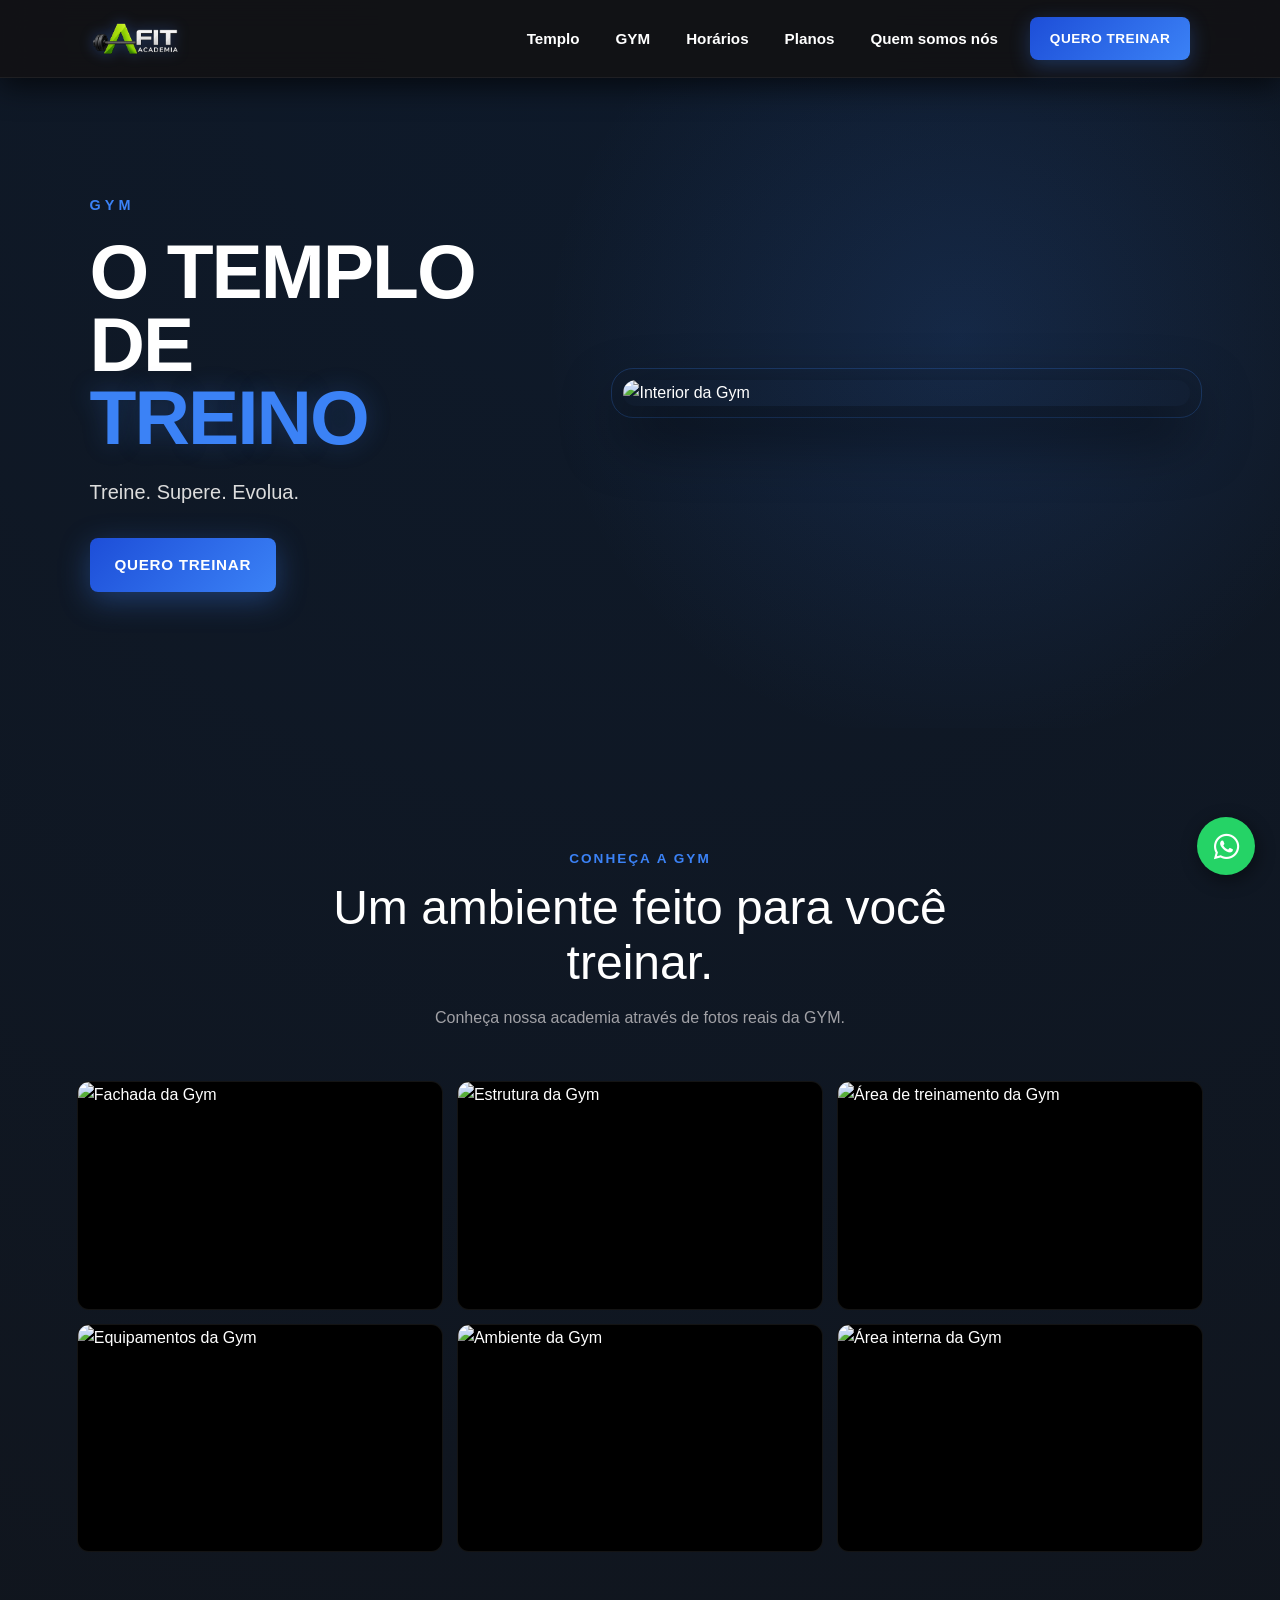
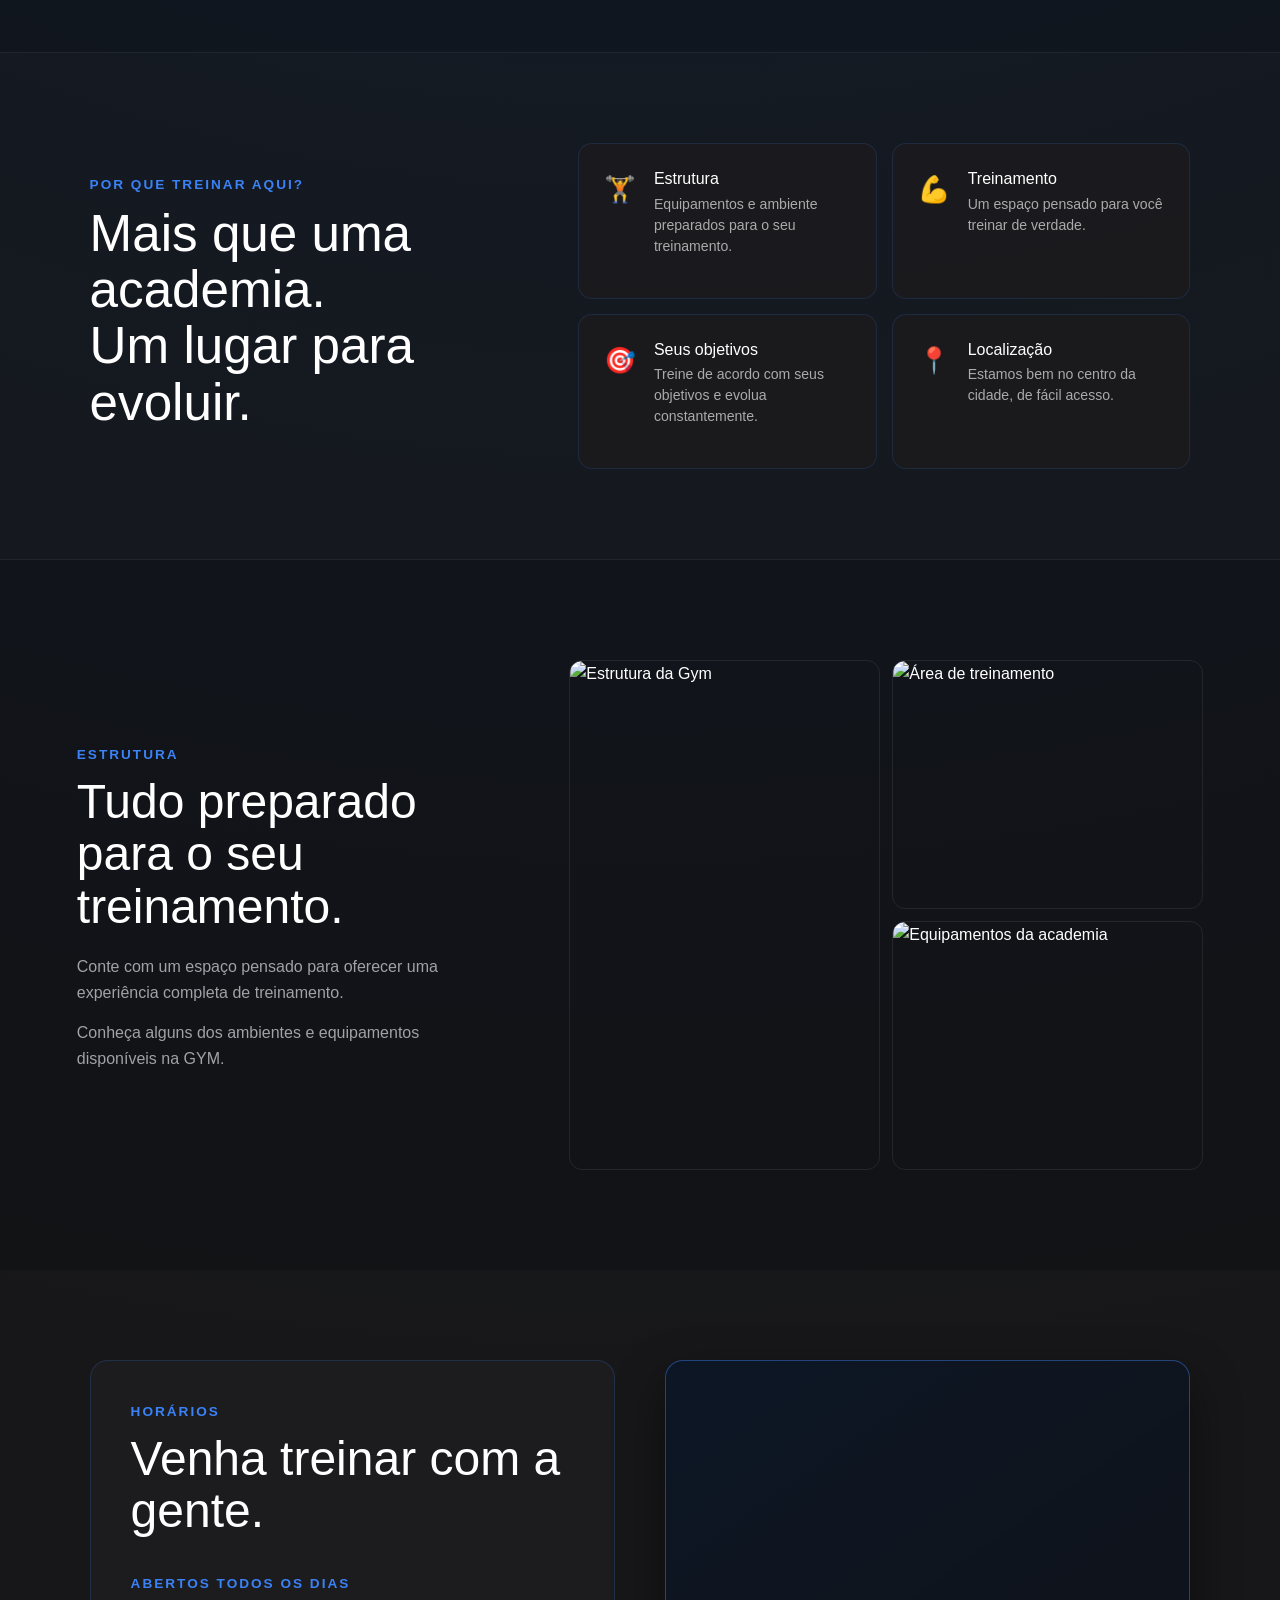
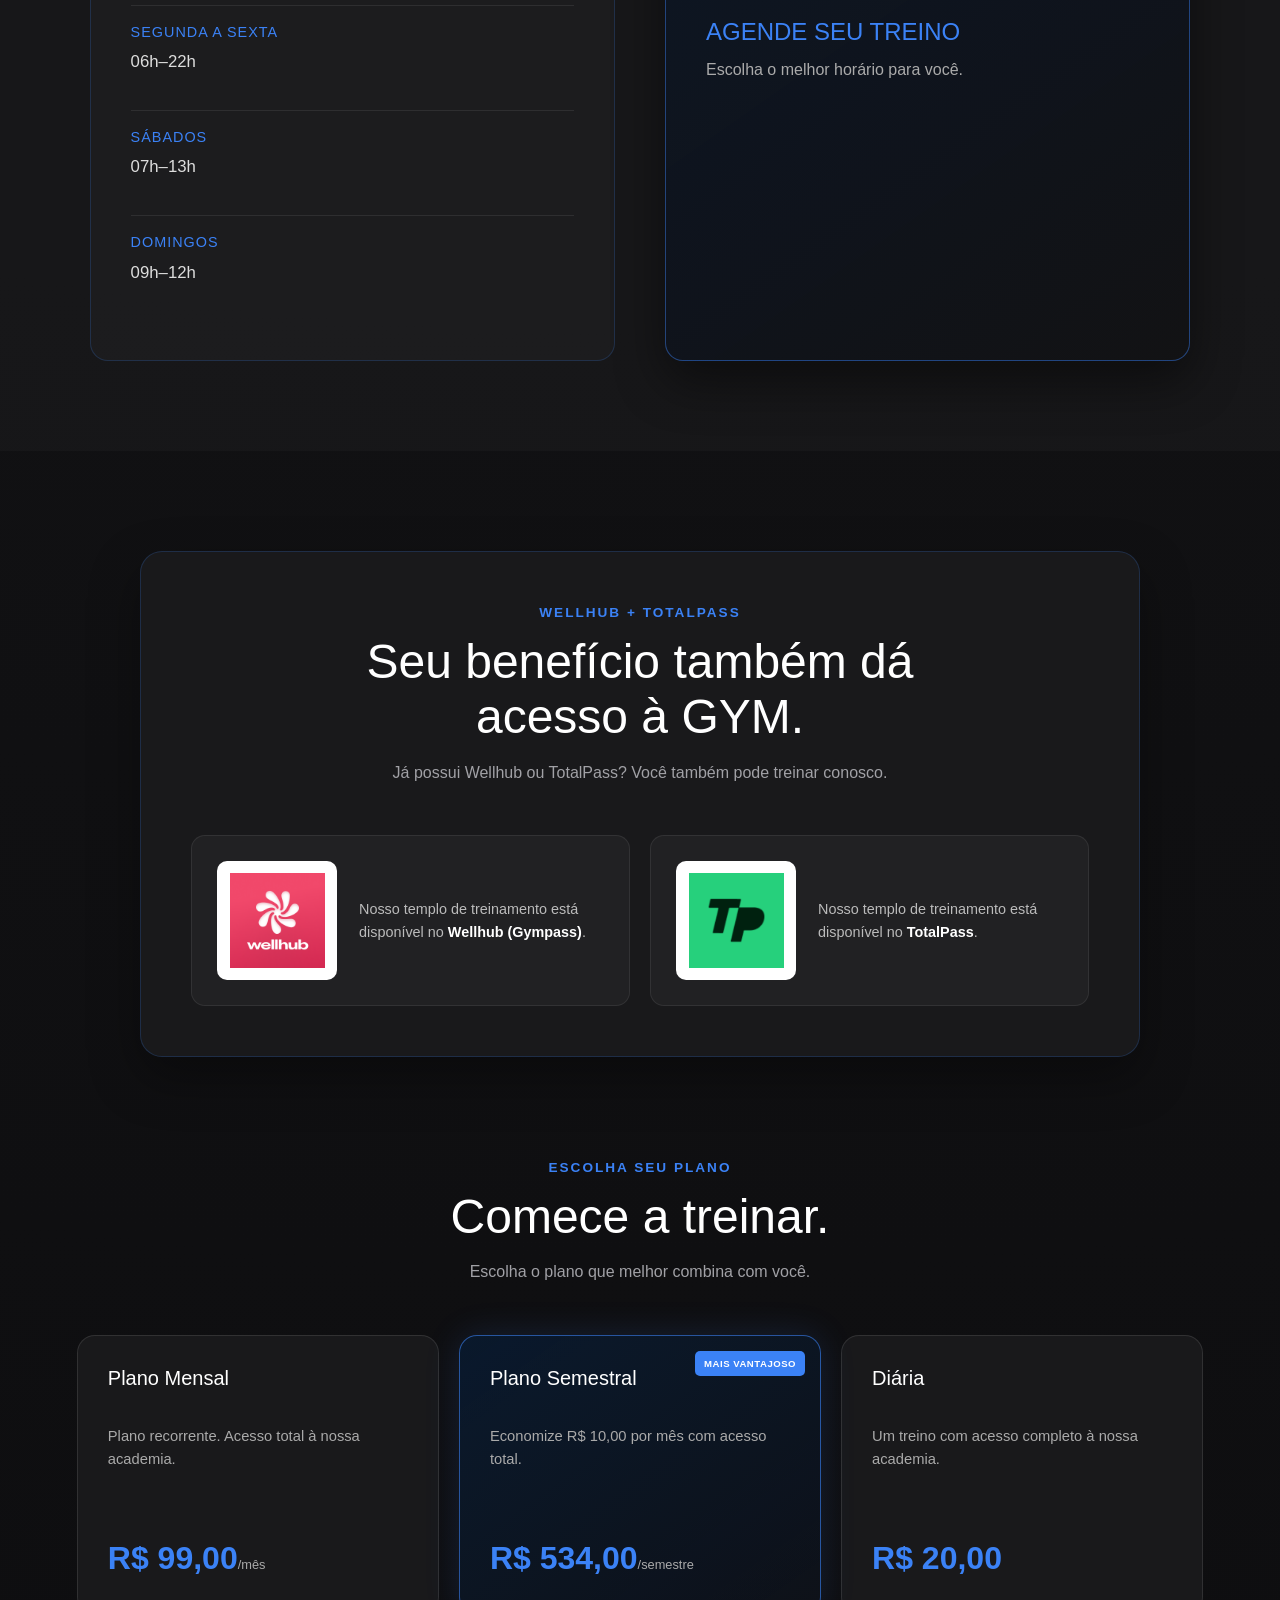
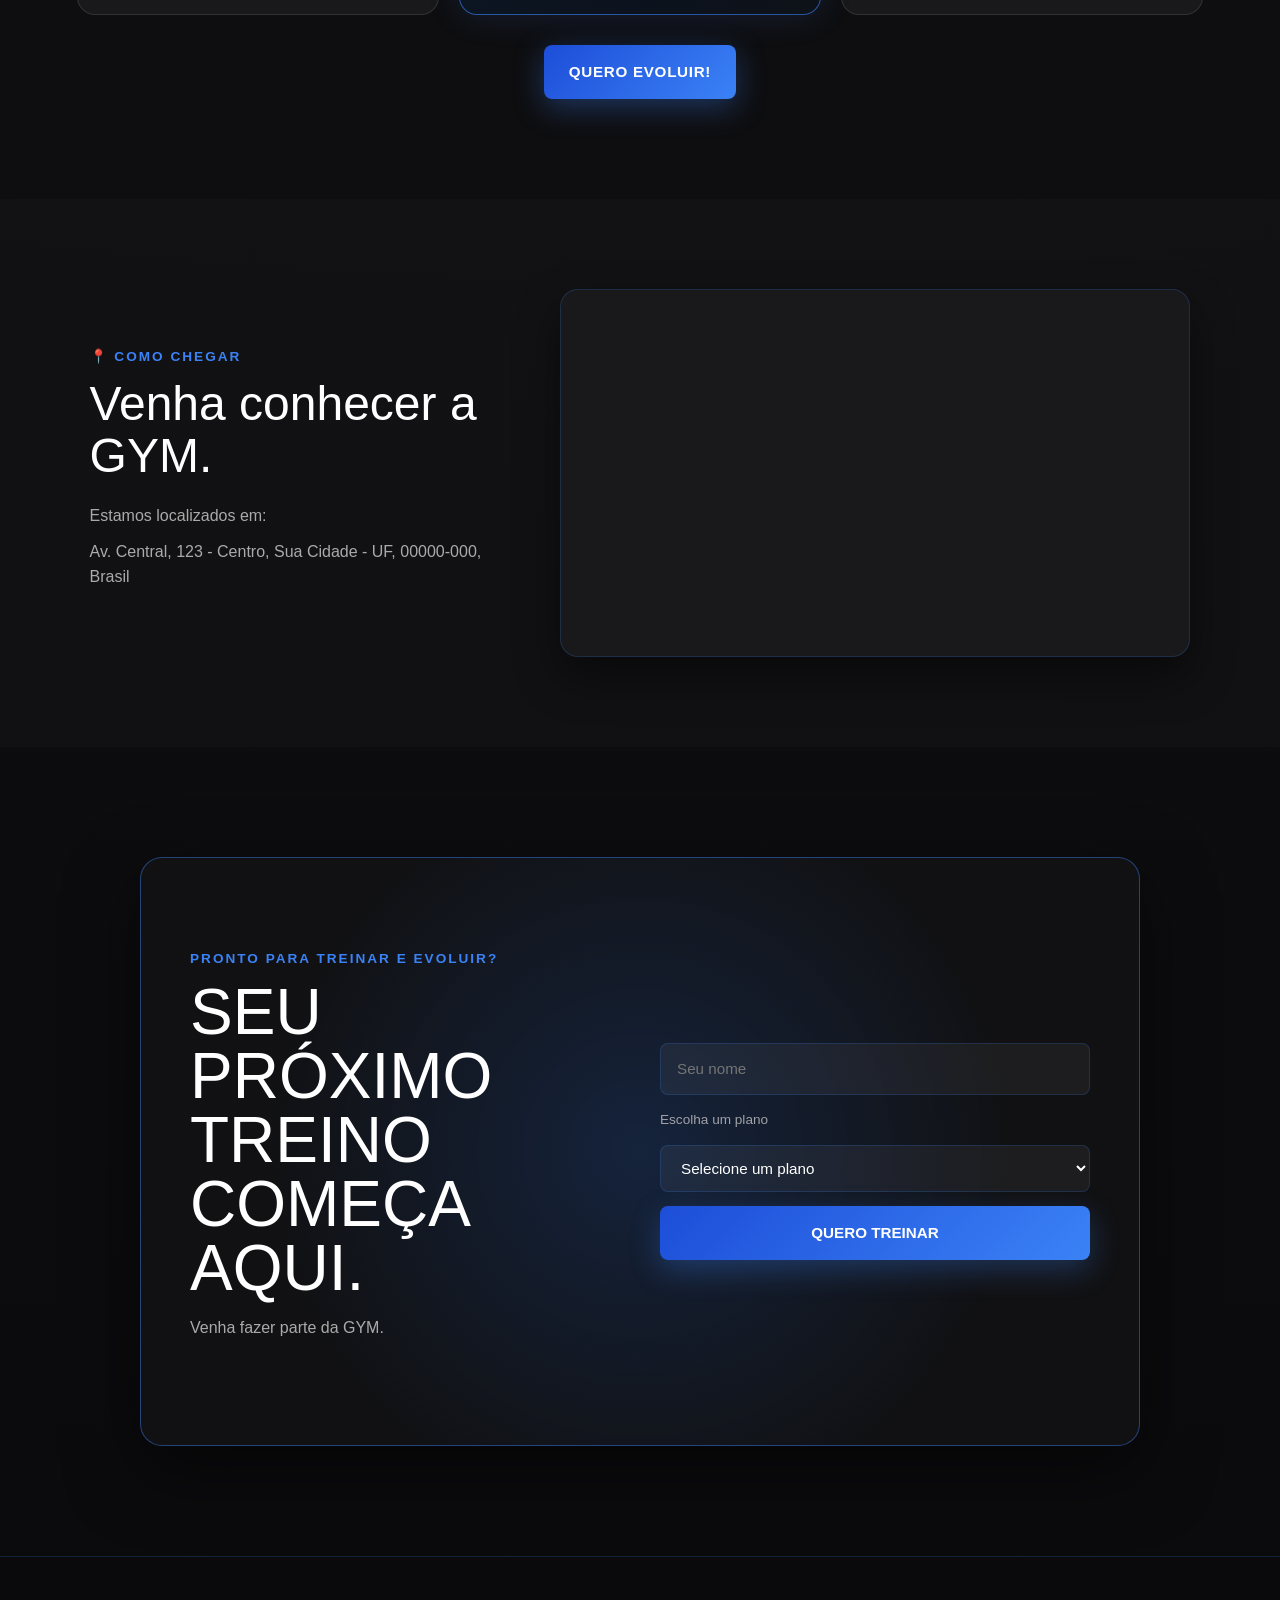
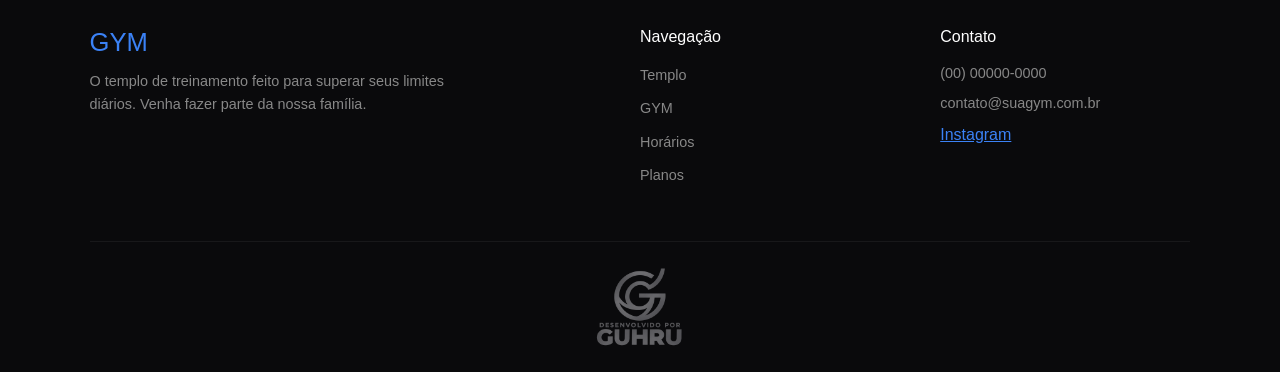
==== commit ee509734: "Update print statement from 'Hello' to 'Goodbye'" ====
--- a/index.html
+++ b/index.html
@@ -1,21 +1,32 @@
 <!DOCTYPE html>
-<html lang="pt-br">
+<html lang="pt-BR">
 
 <head>
+    <!-- =========================================================
+         META DADOS BÁSICOS
+    ========================================================== -->
     <meta charset="UTF-8">
     <meta name="viewport" content="width=device-width, initial-scale=1.0">
 
-    <title>Gym</title>
+    <title>GYM</title>
+    <meta name="description" content="GYM é o templo de treinamento fictício desta página de demonstração. Estrutura completa, planos flexíveis e parceria com Wellhub e TotalPass. Venha treinar com a gente.">
+    <meta name="theme-color" content="#0a0a0c">
+
+    <!-- Open Graph (pré-visualização ao compartilhar o link no WhatsApp/Instagram) -->
+    <meta property="og:type" content="website">
+    <meta property="og:title" content="GYM | Seu templo de treino">
+    <meta property="og:description" content="Estrutura completa, planos flexíveis e parceria com Wellhub e TotalPass. Venha treinar com a gente.">
+    <meta property="og:image" content="https://images.unsplash.com/photo-1689877020200-403d8542d95d?q=80&w=1200&auto=format&fit=crop">
+    <meta property="og:locale" content="pt_BR">
 
     <!-- Bootstrap -->
-    <link
-        href="https://cdn.jsdelivr.net/npm/bootstrap@5.3.3/dist/css/bootstrap.min.css"
-        rel="stylesheet">
+    <link href="https://cdn.jsdelivr.net/npm/bootstrap@5.3.3/dist/css/bootstrap.min.css" rel="stylesheet">
 
     <!-- Font Awesome -->
-    <link
-        rel="stylesheet"
-        href="https://cdnjs.cloudflare.com/ajax/libs/font-awesome/6.5.1/css/all.min.css">
+    <link rel="stylesheet" href="https://cdnjs.cloudflare.com/ajax/libs/font-awesome/6.5.1/css/all.min.css">
+
+    <!-- Favicon (troque pelo caminho real do seu ícone) -->
+    <link rel="icon" href="./img/favicon.png" type="image/png">
 
     <!-- CSS -->
     <link rel="stylesheet" href="style.css">
@@ -23,402 +34,236 @@
 
 <body>
 
-
     <!-- =========================================================
          HEADER
     ========================================================== -->
-
     <header class="gym-header">
 
+        <!-- LOGO -->
         <a href="#templo" class="gym-logo">
-            <img src="./img/logo.png" alt="gym Gym Logo">
+            <img src="./img/logo.png" alt="Logo GYM">
         </a>
 
         <!-- MENU DESKTOP -->
-        <nav class="gym-nav">
-
+        <nav class="gym-nav" aria-label="Menu principal">
             <ul>
-
-                <li>
-                    <a href="#templo">Templo</a>
-                </li>
-
-                <li>
-                    <a href="#conheca">A FIT</a>
-                </li>
-
-                <li>
-                    <a href="#Aulas">Horários</a>
-                </li>
-
-                <li>
-                    <a href="#Planos">Planos</a>
-                </li>
-
-                <li>
-                    <a href="#Nos">Quem somos nós</a>
-                </li>
-
+                <li><a href="#templo">Templo</a></li>
+                <li><a href="#conheca">GYM</a></li>
+                <li><a href="#Aulas">Horários</a></li>
+                <li><a href="#Planos">Planos</a></li>
+                <li><a href="#Nos">Quem somos nós</a></li>
             </ul>
-
         </nav>
 
-
         <!-- BOTÃO CTA HEADER -->
-
-        <a href="#Planos" class="header-cta">
-            QUERO TREINAR
-        </a>
-
-
-        <!-- BOTÃO MENU MOBILE -->
-
-        <button
-            class="mobile-menu-button"
-            id="mobileMenuButton"
-            aria-label="Abrir menu"
-            aria-expanded="false">
-
-            <span></span>
-            <span></span>
-            <span></span>
-
+        <a href="#final-cta" class="header-cta">QUERO TREINAR</a>
+
+        <!--
+            =========================================================
+            BOTÃO MENU MOBILE - "3 BARRINHAS" (Hamburger Menu)
+            =========================================================
+            Este botão é o ícone de hambúrguer (☰) que aparece em
+            dispositivos móveis. Ao ser clicado, ele abre/fecha o
+            menu mobile (div#mobileMenu) e altera o atributo
+            aria-expanded para indicar o estado atual.
+            =========================================================
+        -->
+        <button class="mobile-menu-button" id="mobileMenuButton" aria-label="Abrir menu" aria-expanded="false" aria-controls="mobileMenu">
+            <span aria-hidden="true"></span>
+            <span aria-hidden="true"></span>
+            <span aria-hidden="true"></span>
         </button>
 
     </header>
-
-
     <!-- =========================================================
          MENU MOBILE
+         ========================================================= -->
+    <div class="mobile-menu" id="mobileMenu">
+        <nav aria-label="Menu mobile">
+            <a href="#templo">Templo</a>
+            <a href="#conheca">GYM</a>
+            <a href="#Aulas">Horários</a>
+            <a href="#Planos">Planos</a>
+            <a href="#Nos">Quem somos nós</a>
+            <a href="#final-cta" class="mobile-cta">QUERO TREINAR</a>
+        </nav>
+    </div>
+
+
+    <!-- =========================================================
+         CONTEÚDO PRINCIPAL
     ========================================================== -->
-
-    <div class="mobile-menu" id="mobileMenu">
-
-        <nav>
-
-            <a href="#templo">
-                Templo
-            </a>
-
-            <a href="#conheca">
-                A FIT
-            </a>
-
-            <a href="#Aulas">
-                Horários
-            </a>
-
-            <a href="#Planos">
-                Planos
-            </a>
-
-            <a href="#Nos">
-                Quem somos nós
-            </a>
-
-            <a href="#Planos" class="mobile-cta">
-                QUERO TREINAR
-            </a>
-
-        </nav>
-
-    </div>
-
-
-
-    <!-- =========================================================
-         HERO / TEMPLO DE TREINAMENTO
-    ========================================================== -->
-
     <main>
 
+        <!-- =========================================================
+             HERO / TEMPLO DE TREINAMENTO
+        ========================================================== -->
         <section id="templo" class="hero-section">
-
             <div class="hero-content">
-
                 <div class="hero-text">
-
-                    <p class="hero-label">
-                        A FIT
-                    </p>
-
-                    <h1>
-                        O TEMPLO DE
-                        <span>TREINO</span>
-                    </h1>
-
-                    <p class="hero-description">
-                        Treine. Supere. Evolua.
-                    </p>
-
-                    <a href="#Planos" class="hero-button">
-                         QUERO TREINAR 
-                    </a>
-
-                </div>
-
+                    <p class="hero-label">GYM</p>
+                    <h1>O TEMPLO DE <span>TREINO</span></h1>
+                    <p class="hero-description">Treine. Supere. Evolua.</p>
+                    <a href="#Planos" class="hero-button">QUERO TREINAR</a>
+                </div>
 
                 <!-- FOTO PRINCIPAL -->
-
                 <div class="hero-image">
-
-                    <img
-                        src="./img/FOTO1.png"
-                        alt="Interior da Gym">
-
-                </div>
-
-            </div>
-
-        </section>
-
-
-
-        <!-- =====================================================
+                    <img src="https://images.unsplash.com/photo-1689877020200-403d8542d95d?q=80&w=1200&auto=format&fit=crop" alt="Interior da Gym" fetchpriority="high">
+                </div>
+            </div>
+        </section>
+
+
+        <!-- =========================================================
              CONHEÇA A GYM
-        ====================================================== -->
-
+        ========================================================== -->
         <section id="conheca" class="section-conheca">
-
             <div class="section-header">
-
-                <p class="section-tag">
-                    CONHEÇA  A FIT
-                </p>
-
-                <h2>
-                    Um ambiente feito para você treinar.
-                </h2>
-
-                <p>
-                    Conheça nossa academia através de fotos reais
-                    da A FIT.
-                </p>
-
-            </div>
-
+                <p class="section-tag">CONHEÇA A GYM</p>
+                <h2>Um ambiente feito para você treinar.</h2>
+                <p>Conheça nossa academia através de fotos reais da GYM.</p>
+            </div>
 
             <!-- GALERIA -->
-
             <div class="gym-gallery">
-
-                <div class="gallery-item">
-                    <img
-                        src="./img/FOTO1.png"
-                        alt="Fachada da Gym">
-                </div>
-
-                <div class="gallery-item">
-                    <img
-                        src="./img/FOTO2.png"
-                        alt="Estrutura da Gym">
-                </div>
-
-                <div class="gallery-item">
-                    <img
-                        src="./img/FOTO3.png"
-                        alt="Área de treinamento da Gym">
-                </div>
-
-                <div class="gallery-item">
-                    <img
-                        src="./img/FOTO4.png"
-                        alt="Equipamentos da Gym">
-                </div>
-
-                <div class="gallery-item">
-                    <img src="./img/FOTO5.png" alt="Ambiente da Gym">
-                </div>
-
-                <div class="gallery-item">
-                    <img src="./img/FOTO6.png" alt="Área interna da Gym">
-                </div>
-
-            </div>
-
-        </section>
-
-
-
-        <!-- =====================================================
+                <div class="gallery-item">
+                    <img src="https://images.unsplash.com/photo-1593079831268-3381b0db4a77?q=80&w=1200&auto=format&fit=crop" alt="Fachada da Gym" loading="lazy">
+                </div>
+                <div class="gallery-item">
+                    <img src="https://images.unsplash.com/photo-1542766788-a2f588f447ee?q=80&w=1200&auto=format&fit=crop" alt="Estrutura da Gym" loading="lazy">
+                </div>
+                <div class="gallery-item">
+                    <img src="https://images.unsplash.com/photo-1671970922029-0430d2ae122c?q=80&w=1200&auto=format&fit=crop" alt="Área de treinamento da Gym" loading="lazy">
+                </div>
+                <div class="gallery-item">
+                    <img src="https://images.unsplash.com/photo-1597076537061-a6b58163aa45?q=80&w=1200&auto=format&fit=crop" alt="Equipamentos da Gym" loading="lazy">
+                </div>
+                <div class="gallery-item">
+                    <img src="https://images.unsplash.com/photo-1651340048650-9bb75627f3de?q=80&w=1200&auto=format&fit=crop" alt="Ambiente da Gym" loading="lazy">
+                </div>
+                <div class="gallery-item">
+                    <img src="https://images.unsplash.com/photo-1670004810567-f4328dcc983e?q=80&w=1200&auto=format&fit=crop" alt="Área interna da Gym" loading="lazy">
+                </div>
+            </div>
+        </section>
+
+
+        <!-- =========================================================
              POR QUE TREINAR AQUI?
-        ====================================================== -->
-
-        <section class="section-beneficios">
-
+        ========================================================== -->
+        <section id="beneficios" class="section-beneficios">
             <div class="beneficios-container">
-
                 <div class="beneficios-title">
-
-                    <p class="section-tag">
-                        POR QUE TREINAR AQUI?
-                    </p>
-
-                    <h2>
-                        Mais que uma academia.
-                        <br>
-                        Um lugar para evoluir.
-                    </h2>
-
-                </div>
-
+                    <p class="section-tag">POR QUE TREINAR AQUI?</p>
+                    <h2>Mais que uma academia.<br>Um lugar para evoluir.</h2>
+                </div>
 
                 <div class="beneficios-list">
-
                     <div class="beneficio">
-
-                        <span class="beneficio-icon">
-                            🏋️
-                        </span>
-
+                        <span class="beneficio-icon">🏋️</span>
                         <div>
                             <h3>Estrutura</h3>
-
-                            <p>
-                                Equipamentos e ambiente preparados
-                                para o seu treinamento.
-                            </p>
+                            <p>Equipamentos e ambiente preparados para o seu treinamento.</p>
                         </div>
-
-                    </div>
-
+                    </div>
 
                     <div class="beneficio">
-
-                        <span class="beneficio-icon">
-                            💪
-                        </span>
-
+                        <span class="beneficio-icon">💪</span>
                         <div>
                             <h3>Treinamento</h3>
-
-                            <p>
-                                Um espaço pensado para você
-                                treinar de verdade.
-                            </p>
+                            <p>Um espaço pensado para você treinar de verdade.</p>
                         </div>
-
-                    </div>
-
+                    </div>
 
                     <div class="beneficio">
-
-                        <span class="beneficio-icon">
-                            🎯
-                        </span>
-
+                        <span class="beneficio-icon">🎯</span>
                         <div>
                             <h3>Seus objetivos</h3>
-
-                            <p>
-                                Treine de acordo com seus objetivos
-                                e evolua constantemente.
-                            </p>
+                            <p>Treine de acordo com seus objetivos e evolua constantemente.</p>
                         </div>
-
-                    </div>
-
+                    </div>
 
                     <div class="beneficio">
-
-                        <span class="beneficio-icon">
-                            📍
-                        </span>
-
+                        <span class="beneficio-icon">📍</span>
                         <div>
                             <h3>Localização</h3>
-
-                            <p>
-                                Estamos em Bragança Paulista,
-                                no residencial hipica Jaguari.
-                            </p>
+                            <p>Estamos bem no centro da cidade, de fácil acesso.</p>
                         </div>
-
-                    </div>
-
-                </div>
-
-            </div>
-
-        </section>
-
-        <!-- ESTRUTURA -->
-
-        <section class="section-estrutura">
+                    </div>
+                </div>
+            </div>
+        </section>
+
+
+        <!-- =========================================================
+             ESTRUTURA
+        ========================================================== -->
+        <section id="estrutura" class="section-estrutura">
             <div class="estrutura-container">
                 <div class="estrutura-text">
                     <p class="section-tag">ESTRUTURA</p>
-
                     <h2>Tudo preparado para o seu treinamento.</h2>
-
                     <p>Conte com um espaço pensado para oferecer uma experiência completa de treinamento.</p>
-
-                    <p>Conheça alguns dos ambientes e equipamentos disponíveis na A FIT.</p>
-                </div>
-
+                    <p>Conheça alguns dos ambientes e equipamentos disponíveis na GYM.</p>
+                </div>
 
                 <div class="estrutura-gallery">
-
                     <div class="estrutura-photo">
-
-                        <img
-                            src="./img/FOTO2.png"
-                            alt="Estrutura da Gym">
-
+                        <img src="https://images.unsplash.com/photo-1714181878725-91509e2d02de?q=80&w=1200&auto=format&fit=crop" alt="Estrutura da Gym" loading="lazy">
                     </div>
                     <div class="estrutura-photo">
-                        <img src="./img/FOTO3.png" alt="Área de treinamento">
+                        <img src="https://images.unsplash.com/photo-1570829460005-c840387bb1ca?q=80&w=1200&auto=format&fit=crop" alt="Área de treinamento" loading="lazy">
                     </div>
                     <div class="estrutura-photo">
-                        <img src="./img/FOTO4.png" alt="Equipamentos da academia">
-                    </div>
-                </div>
-            </div>
-        </section>
-
-        <!-- HORÁRIOS / AGENDAMENTOS -->
+                        <img src="https://images.unsplash.com/photo-1651340048650-9bb75627f3de?q=80&w=1200&auto=format&fit=crop" alt="Equipamentos da academia" loading="lazy">
+                    </div>
+                </div>
+            </div>
+        </section>
+
+
+        <!-- =========================================================
+             HORÁRIOS / AGENDAMENTOS
+        ========================================================== -->
         <section id="Aulas" class="section-horarios">
             <div class="horarios-container">
                 <div class="horarios-info">
                     <p class="section-tag">HORÁRIOS</p>
-
                     <h2>Venha treinar com a gente.</h2>
-
-                    <p class="section-tag">ABERTOS DE SEGUNDA À SÁBADO</p>
+                    <p class="section-tag">ABERTOS TODOS OS DIAS</p>
 
                     <div class="horario">
                         <h3>SEGUNDA A SEXTA</h3>
-
                         <p>06h–22h</p>
                     </div>
 
                     <div class="horario">
                         <h3>SÁBADOS</h3>
-
-                        <p>08h–12h</p>
-                    </div>
-                </div>
+                        <p>07h–13h</p>
+                    </div>
+
+                    <div class="horario">
+                        <h3>DOMINGOS</h3>
+                        <p>09h–12h</p>
+                    </div>
+                </div>
+
                 <!-- GOOGLE CALENDAR -->
                 <div class="agendamento">
                     <h3>AGENDE SEU TREINO</h3>
-
                     <p>Escolha o melhor horário para você.</p>
 
+                    <!-- ATENÇÃO: troque pela URL real do seu Google Calendar de agendamentos -->
                     <link href="https://calendar.google.com/calendar/scheduling-button-script.css" rel="stylesheet">
-                    <script src="https://calendar.google.com/calendar/scheduling-button-script.js"async></script>
-
-
+                    <script src="https://calendar.google.com/calendar/scheduling-button-script.js" async></script>
                     <script>
-
-                        (function () {
-
+                        (function() {
                             var target = document.currentScript;
-
-                            window.addEventListener('load', function () {
-
+                            window.addEventListener('load', function() {
                                 calendar.schedulingButton.load({
-                                    url: 'https://calendar.google.com/calendar/appointments/schedules/AcZssZ0mqNeaX_qk_iyonxcj2ozgqRbvVOdTPLq_ZWMivzwHEGEI1W-olxsgGoCy8MbHbPvl9HVSySjH?gv=true',
-                                    color: '#25D366',
+                                    url: 'https://calendar.google.com/calendar/appointments/schedules/SUBSTITUA-PELA-SUA-URL-DE-AGENDAMENTO',
+                                    color: '#c99400',
                                     label: 'Agendar Aula',
                                     target: target
                                 });
@@ -429,164 +274,128 @@
             </div>
         </section>
 
-        <!-- =====================================================
+
+        <!-- =========================================================
              WELLHUB / TOTALPASS
-        ====================================================== -->
-
-        <section class="section-beneficios-app">
-
+        ========================================================== -->
+        <section id="wellhub" class="section-beneficios-app">
             <div class="app-container">
-
                 <div class="section-header">
-
-                    <p class="section-tag">
-                        WELLHUB + TOTALPASS
-                    </p>
-
-                    <h2>
-                        Seu benefício também
-                        dá acesso à A FIT.
-                    </h2>
-
-                    <p>
-                        Já possui Wellhub ou TotalPass?
-                        Você também pode treinar conosco.
-                    </p>
-
-                </div>
-
+                    <p class="section-tag">WELLHUB + TOTALPASS</p>
+                    <h2>Seu benefício também dá acesso à GYM.</h2>
+                    <p>Já possui Wellhub ou TotalPass? Você também pode treinar conosco.</p>
+                </div>
 
                 <div class="apps-grid">
-
-
                     <!-- WELLHUB -->
-
                     <div class="app-card">
-
-                        <button
-                            id="btn-well"
-                            class="btn-well">
-
-                            <img
-                                src="./img/well.png"
-                                alt="Wellhub">
-
-                        </button>
-
-                        <p>
-                            Nosso templo de treinamento
-                            está disponível no
-                            <strong>Wellhub (Gympass)</strong>.
-                        </p>
-
-                    </div>
-
+                        <button class="btn-well"><img src="./img/well.png" alt="Wellhub"></button>
+                        <p>Nosso templo de treinamento está disponível no <strong>Wellhub (Gympass)</strong>.</p>
+                    </div>
 
                     <!-- TOTALPASS -->
-
                     <div class="app-card">
-
-                        <button
-                            id="btn-total"
-                            class="btn-total">
-
-                            <img
-                                src="./img/total.png"
-                                alt="TotalPass">
-
-                        </button>
-
-                        <p>
-                            Nosso templo de treinamento
-                            está disponível no
-                            <strong>TotalPass</strong>.
-                        </p>
-
-                    </div>
-
-                </div>
-
-            </div>
-
-        </section>
-
-        <!-- PLANOS -->
+                        <button class="btn-total"><img src="./img/total.png" alt="TotalPass"></button>
+                        <p>Nosso templo de treinamento está disponível no <strong>TotalPass</strong>.</p>
+                    </div>
+                </div>
+            </div>
+        </section>
+
+
+        <!-- =========================================================
+             PLANOS
+        ========================================================== -->
         <section id="Planos" class="section-planos">
             <div class="planos-container">
                 <div class="section-header">
                     <p class="section-tag">ESCOLHA SEU PLANO</p>
-
                     <h2>Comece a treinar.</h2>
-
                     <p>Escolha o plano que melhor combina com você.</p>
                 </div>
+
                 <div class="planos-grid">
                     <!-- MENSAL -->
                     <div class="card-plano mes">
                         <h3>Plano Mensal</h3>
-
                         <p>Plano recorrente. Acesso total à nossa academia.</p>
-
                         <span class="preco">R$ 99,00<small>/mês</small></span>
                     </div>
+
                     <!-- SEMESTRAL -->
                     <div class="card-plano semestre">
                         <h3>Plano Semestral</h3>
-
-                        <p> Economize R$ 10,00 por mês com acesso total.</p>
-
+                        <p>Economize R$ 10,00 por mês com acesso total.</p>
                         <span class="preco">R$ 534,00<small>/semestre</small></span>
                     </div>
+
                     <!-- DIÁRIA -->
                     <div class="card-plano diaria">
                         <h3>Diária</h3>
-
-                        <p> Um treino com acesso completo à nossa academia.</p>
-
+                        <p>Um treino com acesso completo à nossa academia.</p>
                         <span class="preco">R$ 20,00</span>
                     </div>
                 </div>
+
                 <div class="planos-cta">
-                    <a href="#final-cta" class="Adquira">QUERO EVOLUIR!</a>
-                </div>
-            </div>
-        </section>
-
-        <section class="section-localizacao">
+                    <a href="#final-cta" class="hero-button">QUERO EVOLUIR!</a>
+                </div>
+            </div>
+        </section>
+
+
+        <!-- =========================================================
+             LOCALIZAÇÃO
+        ========================================================== -->
+        <section id="localizacao" class="section-localizacao">
             <div class="localizacao-container">
                 <div class="localizacao-info">
                     <p class="section-tag">📍 COMO CHEGAR</p>
-                    <h2>Venha conhecer a A FIT.</h2>
+                    <h2>Venha conhecer a GYM.</h2>
                     <p>Estamos localizados em:</p>
-                    <p class="endereco">R. Ligia Aparecida Supioni de Almeida, 1275 - Res. Hipica Jaguari, Bragança Paulista - SP, 12926-450, Brasil</p>
-
-                </div>
+                    <p class="endereco">Av. Central, 123 - Centro, Sua Cidade - UF, 00000-000, Brasil</p>
+                </div>
+
                 <div class="mapa-container">
-                   <iframe src="https://www.google.com/maps/embed?pb=!1m18!1m12!1m3!1d3674.9488832117086!2d-46.54117352483891!3d-22.91525617924916!2m3!1f0!2f0!3f0!3m2!1i1024!2i768!4f13.1!3m3!1m2!1s0x94cecb007cbb4213%3A0x8027723b5a851430!2sA%20FIT!5e0!3m2!1spt-BR!2sbr!4v1788184945646!5m2!1spt-BR!2sbr" width="400" height="300" style="border:0;" allowfullscreen="" loading="lazy" referrerpolicy="strict-origin-when-cross-origin"></iframe>
-                </div>
-            </div>
-        </section>
-
+                    <!-- ATENÇÃO: troque pela URL real do seu Google Maps embed -->
+                    <iframe src="https://www.google.com/maps/embed?pb=!1m18!1m12!1m3!1d3874.7871431445107!2d-46.65390548439391!3d-23.561414184687273!2m3!1f0!2f0!3f0!3m2!1i1024!2i768!4f13.1!3m3!1m2!1s0x94ce59c8da0d4695%3A0x1b28f4bec39f1af5!2sPra%C3%A7a%20da%20S%C3%A9%20-%20S%C3%A9%2C%20S%C3%A3o%20Paulo%20-%20SP!5e0!3m2!1spt-BR!2sbr!4v1700000000000!5m2!1spt-BR!2sbr" width="400" height="300" style="border:0;" allowfullscreen="" loading="lazy" referrerpolicy="strict-origin-when-cross-origin"></iframe>
+                </div>
+            </div>
+        </section>
+
+
+        <!-- =========================================================
+             CTA FINAL
+        ========================================================== -->
         <section id="final-cta" class="final-cta">
             <div class="final-cta-content">
-                <p class="section-tag">PRONTO PARA TREINAR  E EVOLUIR?</p>
-
+                <div>
+                <p class="section-tag">PRONTO PARA TREINAR E EVOLUIR?</p>
                 <h2>Seu próximo treino começa aqui.</h2>
-
-                <p>Venha fazer parte da A FIT.</p>
-
-                <a href="#Planos" class="hero-button">QUERO TREINAR</a>
+                <p>Venha fazer parte da GYM.</p>
+                </div>
+                <div>
+                <input type="text" placeholder="Seu nome" id="name">
+                <label for="matricula">Escolha um plano</label>
+                <select id="matricula" name="matricula" required>
+                    <option value="" disabled selected>Selecione um plano</option>
+                    <option value="semestre">Semestral</option>
+                    <option value="mes">Mensal</option>
+                </select>
+                <button type="button" id="adquira" class="Adquira">QUERO TREINAR</button>
+                </div>
             </div>
         </section>
     </main>
 
-    <!-- FOOTER -->
-
+
+    <!-- =========================================================
+         FOOTER
+    ========================================================== -->
     <footer id="Nos">
         <div class="footer-container">
             <div class="footer-info">
-                <h3>A FIT</h3>
-
+                <h3>GYM</h3>
                 <p>O templo de treinamento feito para superar seus limites diários. Venha fazer parte da nossa família.</p>
             </div>
 
@@ -595,35 +404,40 @@
                 <h4>Navegação</h4>
                 <ul>
                     <li><a href="#templo">Templo</a></li>
-
-                    <li><a href="#conheca">A FIT</a></li>
-
+                    <li><a href="#conheca">GYM</a></li>
                     <li><a href="#Aulas">Horários</a></li>
-
                     <li><a href="#Planos">Planos</a></li>
                 </ul>
             </div>
+
             <!-- CONTATO -->
             <div class="footer-contato">
                 <h4>Contato</h4>
-
-                <p>(11) 97081-3602</p>
-
-                <p>thaisnaiaradossantos@gmail.com</p>
-
-                <button id="btnInsta">Instagram</button>
+                <p>(00) 00000-0000</p>
+                <p>contato@suagym.com.br</p>
+                <!-- TODO: troque pelo link real do Instagram da sua academia -->
+                <a id="btnInsta" href="https://instagram.com/" target="_blank" rel="noopener">Instagram</a>
             </div>
         </div>
+
         <div class="footer-bottom">
-            <button id="btn" onclick="abrirWhatsApp()"><img src="./img/My_logo.png" alt="Desenvolvido por GUHRU"></button>
+            <!-- TODO: troque pelo link real do site/portfólio do desenvolvedor -->
+            <a id="btn" href="#" target="_blank" rel="noopener" aria-label="Desenvolvido por GUHRU">
+                <img src="./img/My_logo.png" alt="Desenvolvido por GUHRU">
+            </a>
         </div>
     </footer>
-    <!-- WHATSAPP FLUTUANTE -->
-    <a href="https://wa.me/5511975709591?text=Ol%C3%A1!%20Gostaria%20de%20saber%20mais%20sobre%20os%20planos." class="whatsapp-float" aria-label="Falar pelo WhatsApp">
-        <i class="fa-brands fa-whatsapp"></i>
+
+
+    <!-- =========================================================
+         WHATSAPP FLUTUANTE
+    ========================================================== -->
+    <!-- ATENÇÃO: troque 0000000000000 pelo número de WhatsApp real, no formato 55DDDNÚMERO -->
+    <a href="https://wa.me/0000000000000?text=Ol%C3%A1!%20Gostaria%20de%20saber%20mais%20sobre%20os%20planos." class="whatsapp-float" aria-label="Falar pelo WhatsApp">
+        <i class="fa-brands fa-whatsapp" aria-hidden="true"></i>
     </a>
 
-<script src="https://cdn.jsdelivr.net/npm/bootstrap@5.3.8/dist/js/bootstrap.bundle.min.js" integrity="sha384-FKyoEForCGlyvwxkHj09JcYn3nv7wiPVlz7YYwJrWVcXK/BmnVDxM+Ds" crossorigin="anonymous"></script>
-<script src="/Script.js"></script>
+    <script src="/Script.js"></script>
+
 </body>
 </html>
--- a/style.css
+++ b/style.css
@@ -16,42 +16,34 @@
 
 body {
     min-height: 100vh;
-    background:
-        radial-gradient(
-            circle at top,
-            #051a0b 0%,
-            #121214 45%,
-            #0a0a0c 100%
-        );
+    background: radial-gradient(circle at top, #0e1a2b 0%, #121214 45%, #0a0a0c 100%);
     color: #fff;
     line-height: 1.6;
     overflow-x: hidden;
 }
 
-a {
-    color: inherit;
-}
-
-img {
-    max-width: 100%;
-}
-
-
-/* =========================================================
-   VARIÁVEIS (PALETA DARK GREEN GYM)
+a { color: inherit; }
+img { max-width: 100%; }
+
+
+/* =========================================================
+   VARIÁVEIS (PALETA AZUL / NEUTRA)
+   Obs: os nomes das variáveis continuam com "verde" para não
+   quebrar nenhuma referência var(--verde) espalhada pelo
+   arquivo — troque os nomes se quiser, é só pedir.
 ========================================================= */
 
 :root {
-    --verde: #00e676;
-    --verde-forte: #00b050;
-    --verde-claro: #52ff94;
+    --verde: #3b82f6;
+    --verde-forte: #1d4ed8;
+    --verde-claro: #93c5fd;
 
     --fundo: #121214;
     --fundo-card: rgba(28, 28, 30, 0.85);
-    --fundo-card-2: rgba(15, 35, 20, 0.65);
-
-    --borda: rgba(0, 230, 118, 0.20);
-    --borda-forte: rgba(0, 230, 118, 0.45);
+    --fundo-card-2: rgba(10, 22, 40, 0.65);
+
+    --borda: rgba(59, 130, 246, 0.20);
+    --borda-forte: rgba(59, 130, 246, 0.45);
 
     --texto: #f2f2f7;
     --texto-secundario: #a1a1a6;
@@ -67,23 +59,15 @@
 .gym-header {
     width: 100%;
     min-height: 78px;
-
     display: flex;
     align-items: center;
-
     padding: 12px 7%;
-
     background: rgba(18, 18, 20, 0.92);
-
     position: sticky;
     top: 0;
     z-index: 1000;
-
     border-bottom: 1px solid rgba(255, 255, 255, 0.06);
-
-    box-shadow:
-        0 8px 30px rgba(0, 0, 0, 0.65);
-
+    box-shadow: 0 8px 30px rgba(0, 0, 0, 0.65);
     backdrop-filter: blur(14px);
     -webkit-backdrop-filter: blur(14px);
 }
@@ -96,37 +80,21 @@
 .gym-logo {
     display: flex;
     align-items: center;
-
     text-decoration: none;
-
     flex-shrink: 0;
 }
 
 .gym-logo img {
     width: 90px;
     height: auto;
-
     display: block;
-
-    filter:
-        drop-shadow(
-            0 0 7px
-            rgba(0, 230, 118, 0.35)
-        );
-
-    transition:
-        transform 0.3s ease,
-        filter 0.3s ease;
+    filter: drop-shadow(0 0 7px rgba(59, 130, 246, 0.35));
+    transition: transform 0.3s ease, filter 0.3s ease;
 }
 
 .gym-logo:hover img {
     transform: scale(1.04);
-
-    filter:
-        drop-shadow(
-            0 0 12px
-            rgba(0, 230, 118, 0.65)
-        );
+    filter: drop-shadow(0 0 12px rgba(59, 130, 246, 0.65));
 }
 
 
@@ -134,60 +102,39 @@
    MENU DESKTOP
 ========================================================= */
 
-.gym-nav {
-    margin-left: auto;
-}
+.gym-nav { margin-left: auto; }
 
 .gym-nav ul {
     display: flex;
     align-items: center;
-
     gap: 28px;
-
     margin: 0;
     padding: 0;
 }
 
 .gym-nav ul a {
     color: #fff;
-
     text-decoration: none;
-
     font-size: 0.95rem;
     font-weight: 600;
-
     padding: 8px 4px;
-
     position: relative;
-
-    transition:
-        color 0.3s ease;
+    transition: color 0.3s ease;
 }
 
 .gym-nav ul a::after {
     content: "";
-
     position: absolute;
-
     left: 0;
     bottom: 0;
-
     width: 0;
     height: 2px;
-
     background: var(--verde);
-
-    transition:
-        width 0.3s ease;
-}
-
-.gym-nav ul a:hover {
-    color: var(--verde);
-}
-
-.gym-nav ul a:hover::after {
-    width: 100%;
-}
+    transition: width 0.3s ease;
+}
+
+.gym-nav ul a:hover { color: var(--verde); }
+.gym-nav ul a:hover::after { width: 100%; }
 
 
 /* =========================================================
@@ -196,49 +143,25 @@
 
 .header-cta {
     margin-left: 28px;
-
     display: inline-flex;
     align-items: center;
     justify-content: center;
-
     padding: 11px 20px;
-
     border-radius: 8px;
-
-    background:
-        linear-gradient(
-            135deg,
-            var(--verde-forte),
-            var(--verde)
-        );
-
-    color: #000;
-
+    background: linear-gradient(135deg, var(--verde-forte), var(--verde));
+    color: #fff;
     text-decoration: none;
-
     font-size: 0.85rem;
     font-weight: 800;
-
     letter-spacing: 0.5px;
-
-    box-shadow:
-        0 6px 20px
-        rgba(0, 230, 118, 0.3);
-
-    transition:
-        transform 0.3s ease,
-        box-shadow 0.3s ease;
+    box-shadow: 0 6px 20px rgba(59, 130, 246, 0.3);
+    transition: transform 0.3s ease, box-shadow 0.3s ease;
 }
 
 .header-cta:hover {
-    color: #000;
-
-    transform:
-        translateY(-2px);
-
-    box-shadow:
-        0 10px 28px
-        rgba(0, 230, 118, 0.5);
+    color: #fff;
+    transform: translateY(-2px);
+    box-shadow: 0 10px 28px rgba(59, 130, 246, 0.5);
 }
 
 
@@ -248,56 +171,31 @@
 
 .mobile-menu-button {
     display: none;
-
     width: 44px;
     height: 44px;
-
     border: none;
     background: transparent;
-
     cursor: pointer;
-
     flex-direction: column;
     justify-content: center;
     align-items: center;
-
     gap: 5px;
 }
 
 .mobile-menu-button span {
     width: 27px;
     height: 2px;
-
     display: block;
-
     background: #fff;
-
     border-radius: 3px;
-
-    transition:
-        transform 0.3s ease,
-        opacity 0.3s ease;
-}
-
-.mobile-menu-button.active span:nth-child(1) {
-    transform:
-        translateY(7px)
-        rotate(45deg);
-}
-
-.mobile-menu-button.active span:nth-child(2) {
-    opacity: 0;
-}
-
-.mobile-menu-button.active span:nth-child(3) {
-    transform:
-        translateY(-7px)
-        rotate(-45deg);
-}
-
-.mobile-menu {
-    display: none;
-}
+    transition: transform 0.3s ease, opacity 0.3s ease;
+}
+
+.mobile-menu-button.active span:nth-child(1) { transform: translateY(7px) rotate(45deg); }
+.mobile-menu-button.active span:nth-child(2) { opacity: 0; }
+.mobile-menu-button.active span:nth-child(3) { transform: translateY(-7px) rotate(-45deg); }
+
+.mobile-menu { display: none; }
 
 
 /* =========================================================
@@ -307,46 +205,34 @@
 section {
     width: 88%;
     max-width: 1200px;
-
     margin: 100px auto;
-
     scroll-margin-top: 100px;
 }
 
 .section-header {
     text-align: center;
-
     max-width: 700px;
-
     margin: 0 auto 50px;
 }
 
 .section-tag {
     margin-bottom: 10px;
-
     color: var(--verde);
-
     font-size: 0.85rem;
     font-weight: 800;
-
     letter-spacing: 2px;
-
     text-transform: uppercase;
 }
 
 .section-header h2 {
     margin-bottom: 15px;
-
-    color: #fff;
-
+    color: #fff;
     font-size: clamp(2rem, 4vw, 3rem);
-
     line-height: 1.15;
 }
 
 .section-header > p:last-child {
     color: var(--texto-secundario);
-
     font-size: 1rem;
 }
 
@@ -358,178 +244,100 @@
 .hero-section {
     width: 100%;
     max-width: none;
-
     margin: 0;
-
-    padding:
-        80px 7%
-        100px;
-
+    padding: 80px 7% 100px;
     min-height: 650px;
-
     display: flex;
     align-items: center;
-
-    background:
-        radial-gradient(
-            circle at 75% 40%,
-            rgba(0, 230, 118, 0.15),
-            transparent 40%
-        );
+    background: radial-gradient(circle at 75% 40%, rgba(59, 130, 246, 0.15), transparent 40%);
 }
 
 .hero-content {
     width: 100%;
     max-width: 1200px;
-
     margin: 0 auto;
-
     display: grid;
-
-    grid-template-columns:
-        0.9fr 1.1fr;
-
+    grid-template-columns: 0.9fr 1.1fr;
     gap: 70px;
-
-    align-items: center;
-}
-
-.hero-text {
-    max-width: 520px;
-}
+    align-items: center;
+}
+
+.hero-text { max-width: 520px; }
 
 .hero-label {
     color: var(--verde);
-
     font-size: 0.9rem;
     font-weight: 800;
-
     letter-spacing: 4px;
-
     margin-bottom: 18px;
 }
 
 .hero-text h1 {
     margin-bottom: 22px;
-
-    font-size:
-        clamp(3rem, 6vw, 5.3rem);
-
+    font-size: clamp(3rem, 6vw, 5.3rem);
     line-height: 0.95;
-
     font-weight: 900;
-
     text-transform: uppercase;
-
     letter-spacing: -2px;
 }
 
 .hero-text h1 span {
     display: block;
-
     color: var(--verde);
-
-    text-shadow:
-        0 0 25px
-        rgba(0, 230, 118, 0.25);
+    text-shadow: 0 0 25px rgba(59, 130, 246, 0.25);
 }
 
 .hero-description {
     color: #ddd;
-
     font-size: 1.25rem;
-
     margin-bottom: 30px;
 }
 
 .hero-button {
     display: inline-flex;
-
     align-items: center;
     justify-content: center;
-
     padding: 15px 25px;
-
     border-radius: 8px;
-
-    background:
-        linear-gradient(
-            135deg,
-            var(--verde-forte),
-            var(--verde)
-        );
-
-    color: #000;
-
+    background: linear-gradient(135deg, var(--verde-forte), var(--verde));
+    color: #fff;
     text-decoration: none;
-
     font-size: 0.95rem;
     font-weight: 900;
-
     letter-spacing: 0.7px;
-
-    box-shadow:
-        0 8px 30px
-        rgba(0, 230, 118, 0.35);
-
-    transition:
-        transform 0.3s ease,
-        box-shadow 0.3s ease;
+    box-shadow: 0 8px 30px rgba(59, 130, 246, 0.35);
+    transition: transform 0.3s ease, box-shadow 0.3s ease;
 }
 
 .hero-button:hover {
-    color: #000;
-
-    transform:
-        translateY(-3px);
-
-    box-shadow:
-        0 12px 35px
-        rgba(0, 230, 118, 0.55);
+    color: #fff;
+    transform: translateY(-3px);
+    box-shadow: 0 12px 35px rgba(59, 130, 246, 0.55);
 }
 
 .hero-location {
     margin-top: 25px;
-
     color: #aaa;
-
     font-size: 0.95rem;
 }
 
-.hero-image {
-    width: 100%;
-
-    position: relative;
-}
+.hero-image { width: 100%; position: relative; }
 
 .hero-image::before {
     content: "";
-
     position: absolute;
-
     inset: -12px;
-
-    border:
-        1px solid
-        rgba(0, 230, 118, 0.25);
-
+    border: 1px solid rgba(59, 130, 246, 0.25);
     border-radius: 22px;
-
     z-index: -1;
 }
 
 .hero-image img {
     width: 100%;
-
     display: block;
-
     border-radius: 18px;
-
     object-fit: cover;
-
-    box-shadow:
-        0 25px 60px
-        rgba(0, 0, 0, 0.75);
+    box-shadow: 0 25px 60px rgba(0, 0, 0, 0.75);
 }
 
 
@@ -537,51 +345,33 @@
    CONHEÇA A GYM
 ========================================================= */
 
-.section-conheca {
-    padding-top: 20px;
-}
+.section-conheca { padding-top: 20px; }
 
 .gym-gallery {
     display: grid;
-
-    grid-template-columns:
-        repeat(3, 1fr);
-
+    grid-template-columns: repeat(3, 1fr);
     gap: 14px;
 }
 
 .gallery-item {
     overflow: hidden;
-
     border-radius: 12px;
-
     background: #000;
-
-    border:
-        1px solid
-        rgba(255, 255, 255, 0.08);
-
+    border: 1px solid rgba(255, 255, 255, 0.08);
     aspect-ratio: 16 / 10;
 }
 
 .gallery-item img {
     width: 100%;
     height: 100%;
-
     display: block;
-
     object-fit: cover;
-
-    transition:
-        transform 0.5s ease,
-        filter 0.5s ease;
+    transition: transform 0.5s ease, filter 0.5s ease;
 }
 
 .gallery-item:hover img {
     transform: scale(1.06);
-
-    filter:
-        brightness(1.1);
+    filter: brightness(1.1);
 }
 
 
@@ -592,105 +382,60 @@
 .section-beneficios {
     width: 100%;
     max-width: none;
-
-    padding:
-        90px 7%;
-
+    padding: 90px 7%;
     margin: 0;
-
-    background:
-        rgba(255, 255, 255, 0.015);
-
-    border-top:
-        1px solid
-        rgba(255, 255, 255, 0.05);
-
-    border-bottom:
-        1px solid
-        rgba(255, 255, 255, 0.05);
+    background: rgba(255, 255, 255, 0.015);
+    border-top: 1px solid rgba(255, 255, 255, 0.05);
+    border-bottom: 1px solid rgba(255, 255, 255, 0.05);
 }
 
 .beneficios-container {
     max-width: 1200px;
-
     margin: 0 auto;
-
     display: grid;
-
-    grid-template-columns:
-        0.8fr 1.2fr;
-
+    grid-template-columns: 0.8fr 1.2fr;
     gap: 80px;
-
     align-items: center;
 }
 
 .beneficios-title h2 {
-    font-size:
-        clamp(2rem, 4vw, 3.2rem);
-
+    font-size: clamp(2rem, 4vw, 3.2rem);
     line-height: 1.1;
-
     margin-top: 10px;
 }
 
 .beneficios-list {
     display: grid;
-
-    grid-template-columns:
-        repeat(2, 1fr);
-
+    grid-template-columns: repeat(2, 1fr);
     gap: 15px;
 }
 
 .beneficio {
     padding: 25px;
-
     display: flex;
-
     gap: 18px;
-
-    background:
-        var(--fundo-card);
-
-    border:
-        1px solid
-        rgba(0, 230, 118, 0.15);
-
+    background: var(--fundo-card);
+    border: 1px solid rgba(59, 130, 246, 0.15);
     border-radius: 14px;
-
-    transition:
-        transform 0.3s ease,
-        border-color 0.3s ease;
+    transition: transform 0.3s ease, border-color 0.3s ease;
 }
 
 .beneficio:hover {
-    transform:
-        translateY(-4px);
-
-    border-color:
-        var(--borda-forte);
-}
-
-.beneficio-icon {
-    font-size: 1.6rem;
-
-    flex-shrink: 0;
-}
+    transform: translateY(-4px);
+    border-color: var(--borda-forte);
+}
+
+.beneficio-icon { font-size: 1.6rem; flex-shrink: 0; }
 
 .beneficio h3 {
     margin-bottom: 5px;
-
     font-size: 1rem;
-
     color: #fff;
 }
 
 .beneficio p {
     color: #aaa;
-
     font-size: 0.88rem;
-
     line-height: 1.5;
 }
 
@@ -706,76 +451,50 @@
 
 .estrutura-container {
     display: grid;
-
-    grid-template-columns:
-        0.8fr 1.2fr;
-
+    grid-template-columns: 0.8fr 1.2fr;
     gap: 70px;
-
     align-items: center;
 }
 
 .estrutura-text h2 {
-    margin:
-        10px 0 20px;
-
-    font-size:
-        clamp(2rem, 4vw, 3rem);
-
+    margin: 10px 0 20px;
+    font-size: clamp(2rem, 4vw, 3rem);
     line-height: 1.1;
 }
 
 .estrutura-text p:not(.section-tag) {
     color: var(--texto-secundario);
-
     margin-bottom: 15px;
-
     font-size: 1rem;
 }
 
 .estrutura-gallery {
     display: grid;
-
-    grid-template-columns:
-        repeat(2, 1fr);
-
+    grid-template-columns: repeat(2, 1fr);
     gap: 12px;
 }
 
 .estrutura-photo {
     overflow: hidden;
-
     border-radius: 13px;
-
     aspect-ratio: 1 / 0.8;
-
-    border:
-        1px solid
-        rgba(255, 255, 255, 0.08);
+    border: 1px solid rgba(255, 255, 255, 0.08);
 }
 
 .estrutura-photo:first-child {
     grid-row: span 2;
-
     aspect-ratio: auto;
 }
 
 .estrutura-photo img {
     width: 100%;
     height: 100%;
-
     object-fit: cover;
-
     display: block;
-
-    transition:
-        transform 0.5s ease;
-}
-
-.estrutura-photo:hover img {
-    transform:
-        scale(1.05);
-}
+    transition: transform 0.5s ease;
+}
+
+.estrutura-photo:hover img { transform: scale(1.05); }
 
 
 /* =========================================================
@@ -785,74 +504,47 @@
 .section-horarios {
     width: 100%;
     max-width: none;
-
     margin: 0;
-
-    padding:
-        90px 7%;
-
-    background:
-        rgba(28, 28, 30, 0.55);
+    padding: 90px 7%;
+    background: rgba(28, 28, 30, 0.55);
 }
 
 .horarios-container {
     max-width: 1200px;
-
     margin: 0 auto;
-
     display: grid;
-
-    grid-template-columns:
-        1fr 1fr;
-
+    grid-template-columns: 1fr 1fr;
     gap: 50px;
-
     align-items: stretch;
 }
 
 .horarios-info {
     padding: 40px;
-
     border-radius: var(--raio);
-
-    border:
-        1px solid
-        var(--borda);
-
-    background:
-        rgba(255, 255, 255, 0.025);
+    border: 1px solid var(--borda);
+    background: rgba(255, 255, 255, 0.025);
 }
 
 .horarios-info h2 {
-    font-size:
-        clamp(2rem, 4vw, 3rem);
-
+    font-size: clamp(2rem, 4vw, 3rem);
     line-height: 1.1;
-
     margin-bottom: 35px;
 }
 
 .horario {
     padding: 18px 0;
-
-    border-top:
-        1px solid
-        rgba(255, 255, 255, 0.08);
+    border-top: 1px solid rgba(255, 255, 255, 0.08);
 }
 
 .horario h3 {
     color: var(--verde);
-
     font-size: 0.9rem;
-
     letter-spacing: 1px;
 }
 
 .horario p {
     color: #ddd;
-
     margin-top: 5px;
-
     font-size: 1.05rem;
 }
 
@@ -863,40 +555,23 @@
 
 .agendamento {
     padding: 40px;
-
     display: flex;
     flex-direction: column;
     justify-content: center;
-
     border-radius: var(--raio);
-
-    background:
-        linear-gradient(
-            145deg,
-            rgba(15, 35, 20, 0.85),
-            rgba(18, 18, 20, 0.9)
-        );
-
-    border:
-        1px solid
-        var(--borda-forte);
-
-    box-shadow:
-        0 20px 50px
-        rgba(0, 0, 0, 0.45);
+    background: linear-gradient(145deg, rgba(10, 22, 40, 0.85), rgba(18, 18, 20, 0.9));
+    border: 1px solid var(--borda-forte);
+    box-shadow: 0 20px 50px rgba(0, 0, 0, 0.45);
 }
 
 .agendamento h3 {
     margin-bottom: 10px;
-
     color: var(--verde);
-
     font-size: 1.5rem;
 }
 
 .agendamento p {
     color: #aaa;
-
     margin-bottom: 20px;
 }
 
@@ -912,103 +587,60 @@
 
 .app-container {
     padding: 50px;
-
     border-radius: 22px;
-
-    background:
-        var(--fundo-card);
-
-    border:
-        1px solid
-        var(--borda);
-
-    box-shadow:
-        0 20px 50px
-        rgba(0, 0, 0, 0.35);
+    background: var(--fundo-card);
+    border: 1px solid var(--borda);
+    box-shadow: 0 20px 50px rgba(0, 0, 0, 0.35);
 }
 
 .apps-grid {
     display: grid;
-
-    grid-template-columns:
-        repeat(2, 1fr);
-
+    grid-template-columns: repeat(2, 1fr);
     gap: 20px;
 }
 
 .app-card {
     padding: 25px;
-
     display: flex;
     align-items: center;
-
     gap: 22px;
-
-    background:
-        rgba(255, 255, 255, 0.035);
-
-    border:
-        1px solid
-        rgba(255, 255, 255, 0.08);
-
+    background: rgba(255, 255, 255, 0.035);
+    border: 1px solid rgba(255, 255, 255, 0.08);
     border-radius: 14px;
-
-    transition:
-        transform 0.3s ease,
-        border-color 0.3s ease;
+    transition: transform 0.3s ease, border-color 0.3s ease;
 }
 
 .app-card:hover {
-    transform:
-        translateY(-4px);
-
-    border-color:
-        var(--borda-forte);
+    transform: translateY(-4px);
+    border-color: var(--borda-forte);
 }
 
 .app-card button {
     min-width: 120px;
-
     padding: 12px;
-
     border: none;
-
     border-radius: 10px;
-
     background: #fff;
-
     cursor: pointer;
-
-    transition:
-        transform 0.3s ease;
-}
-
-.app-card button:hover {
-    transform:
-        scale(1.04);
-}
+    transition: transform 0.3s ease;
+}
+
+.app-card button:hover { transform: scale(1.04); }
 
 .app-card button img {
     width: 95px;
-
     height: auto;
-
     display: block;
-
     margin: auto;
 }
 
 .app-card p {
     margin: 0;
-
     color: #bbb;
-
     font-size: 0.9rem;
 }
 
-.app-card strong {
-    color: #fff;
-}
+.app-card strong { color: #fff; }
 
 
 /* =========================================================
@@ -1022,189 +654,106 @@
 
 .planos-grid {
     display: grid;
-
-    grid-template-columns:
-        repeat(3, 1fr);
-
+    grid-template-columns: repeat(3, 1fr);
     gap: 20px;
 }
 
 .card-plano {
     min-height: 280px;
-
     padding: 30px;
-
     display: flex;
     flex-direction: column;
-
     justify-content: space-between;
-
-    background:
-        var(--fundo-card);
-
-    border:
-        1px solid
-        rgba(255, 255, 255, 0.10);
-
+    background: var(--fundo-card);
+    border: 1px solid rgba(255, 255, 255, 0.10);
     border-radius: 18px;
-
-    transition:
-        transform 0.3s ease,
-        border-color 0.3s ease,
-        box-shadow 0.3s ease;
+    transition: transform 0.3s ease, border-color 0.3s ease, box-shadow 0.3s ease;
 }
 
 .card-plano:hover {
-    transform:
-        translateY(-7px);
-
-    border-color:
-        var(--borda-forte);
-
-    box-shadow:
-        0 20px 40px
-        rgba(0, 0, 0, 0.45);
+    transform: translateY(-7px);
+    border-color: var(--borda-forte);
+    box-shadow: 0 20px 40px rgba(0, 0, 0, 0.45);
 }
 
 .card-plano h3 {
     color: #fff;
-
     font-size: 1.25rem;
-
     margin-bottom: 15px;
 }
 
 .card-plano p {
     color: #aaa;
-
     font-size: 0.92rem;
-
     line-height: 1.55;
 }
 
 .card-plano .preco {
     display: block;
-
     margin-top: 25px;
-
     color: var(--verde);
-
     font-size: 2rem;
-
     font-weight: 900;
 }
 
 .card-plano .preco small {
     color: #aaa;
-
     font-size: 0.8rem;
-
     font-weight: 500;
 }
-
 
 /* PLANO DESTAQUE */
 
 .card-plano.semestre {
     position: relative;
-
-    border-color:
-        rgba(0, 230, 118, 0.6);
-
-    background:
-        linear-gradient(
-            145deg,
-            rgba(10, 40, 20, 0.95),
-            rgba(20, 24, 20, 0.85)
-        );
-
-    box-shadow:
-        0 0 35px
-        rgba(0, 230, 118, 0.15);
+    border-color: rgba(59, 130, 246, 0.6);
+    background: linear-gradient(145deg, rgba(10, 26, 46, 0.95), rgba(14, 18, 26, 0.85));
+    box-shadow: 0 0 35px rgba(59, 130, 246, 0.15);
 }
 
 .card-plano.semestre::before {
     content: "MAIS VANTAJOSO";
-
     position: absolute;
-
     top: 15px;
     right: 15px;
-
     padding: 5px 9px;
-
     border-radius: 5px;
-
-    background:
-        var(--verde);
-
-    color: #000;
-
+    background: var(--verde);
+    color: #fff;
     font-size: 0.6rem;
-
     font-weight: 900;
-
     letter-spacing: 0.5px;
 }
-
 
 /* CTA DOS PLANOS */
 
 .planos-cta {
     margin-top: 30px;
-
     text-align: center;
 }
 
 .Adquira {
     display: inline-flex;
-
     align-items: center;
     justify-content: center;
-
     min-width: 230px;
-
     padding: 15px 25px;
-
     border: none;
-
     border-radius: 8px;
-
-    background:
-        linear-gradient(
-            135deg,
-            var(--verde-forte),
-            var(--verde)
-        );
-
-    color: #000;
-
+    background: linear-gradient(135deg, var(--verde-forte), var(--verde));
+    color: #fff;
     text-decoration: none;
-
     font-size: 0.95rem;
-
     font-weight: 900;
-
     cursor: pointer;
-
-    box-shadow:
-        0 10px 30px
-        rgba(0, 230, 118, 0.3);
-
-    transition:
-        transform 0.3s ease,
-        box-shadow 0.3s ease;
+    box-shadow: 0 10px 30px rgba(59, 130, 246, 0.3);
+    transition: transform 0.3s ease, box-shadow 0.3s ease;
 }
 
 .Adquira:hover {
-    color: #000;
-
-    transform:
-        translateY(-3px);
-
-    box-shadow:
-        0 14px 35px
-        rgba(0, 230, 118, 0.5);
+    color: #fff;
+    transform: translateY(-3px);
+    box-shadow: 0 14px 35px rgba(59, 130, 246, 0.5);
 }
 
 
@@ -1215,81 +764,50 @@
 .section-localizacao {
     width: 100%;
     max-width: none;
-
     margin: 0;
-
-    padding:
-        90px 7%;
-
-    background:
-        rgba(255, 255, 255, 0.015);
+    padding: 90px 7%;
+    background: rgba(255, 255, 255, 0.015);
 }
 
 .localizacao-container {
     max-width: 1200px;
-
     margin: 0 auto;
-
     display: grid;
-
-    grid-template-columns:
-        0.8fr 1.2fr;
-
+    grid-template-columns: 0.8fr 1.2fr;
     gap: 50px;
-
     align-items: center;
 }
 
 .localizacao-info h2 {
-    margin:
-        10px 0 20px;
-
-    font-size:
-        clamp(2rem, 4vw, 3rem);
-
+    margin: 10px 0 20px;
+    font-size: clamp(2rem, 4vw, 3rem);
     line-height: 1.1;
 }
 
 .localizacao-info > p:not(.section-tag) {
     color: #aaa;
-
     margin-bottom: 10px;
 }
 
 .localizacao-info .endereco {
     color: #ddd;
-
     font-size: 1rem;
 }
 
 .mapa-container {
     overflow: hidden;
-
     padding: 8px;
-
     border-radius: 18px;
-
-    background:
-        var(--fundo-card);
-
-    border:
-        1px solid
-        var(--borda);
-
-    box-shadow:
-        0 20px 45px
-        rgba(0, 0, 0, 0.45);
+    background: var(--fundo-card);
+    border: 1px solid var(--borda);
+    box-shadow: 0 20px 45px rgba(0, 0, 0, 0.45);
 }
 
 .mapa-container iframe {
     display: block;
-
     width: 100%;
-
     height: 350px;
-
     border: none;
-
     border-radius: 12px;
 }
 
@@ -1301,55 +819,67 @@
 .final-cta {
     width: 88%;
     max-width: 1000px;
-
-    margin:
-        110px auto;
-
-    padding:
-        90px 30px;
-
+    margin: 110px auto;
+    padding: 90px 30px;
     text-align: center;
-
     border-radius: 22px;
-
-    border:
-        1px solid
-        var(--borda-forte);
-
-    background:
-        radial-gradient(
-            circle at center,
-            rgba(0, 230, 118, 0.20),
-            rgba(18, 18, 20, 0.9) 65%
-        );
-
-    box-shadow:
-        0 25px 70px
-        rgba(0, 0, 0, 0.5);
-}
-
+    border: 1px solid var(--borda-forte);
+    background: radial-gradient(circle at center, rgba(59, 130, 246, 0.20), rgba(18, 18, 20, 0.9) 65%);
+    box-shadow: 0 25px 70px rgba(0, 0, 0, 0.5);
+}
+
+/* Container que envolve as duas colunas (texto + formulário) */
 .final-cta-content {
-    max-width: 650px;
-
+    max-width: 900px;
     margin: auto;
+    display: flex;
+    flex-direction: row;
+    align-items: center;
+    justify-content: space-between;
+    gap: 40px;
+    flex-wrap: wrap;
+    text-align: left;
+}
+
+/* Cada uma das duas divs internas (texto e formulário) */
+.final-cta-content > div {
+    flex: 1;
+    min-width: 280px;
+}
+
+/* A segunda div (formulário) organizada em coluna */
+.final-cta-content > div:last-child {
+    display: flex;
+    flex-direction: column;
+    gap: 14px;
+}
+
+.final-cta-content input,
+.final-cta-content select {
+    width: 100%;
+    padding: 13px 16px;
+    border-radius: 8px;
+    border: 1px solid var(--borda);
+    background: rgba(255, 255, 255, 0.05);
+    color: #fff;
+    font-size: 0.95rem;
+}
+
+.final-cta-content label {
+    font-size: 0.85rem;
+    color: var(--texto-secundario);
 }
 
 .final-cta h2 {
-    margin:
-        10px 0 15px;
-
-    font-size:
-        clamp(2.2rem, 5vw, 4rem);
-
+    margin: 10px 0 15px;
+    font-size: clamp(2.2rem, 5vw, 4rem);
     line-height: 1;
-
     text-transform: uppercase;
 }
 
 .final-cta p:not(.section-tag) {
     color: #aaa;
-
-    margin-bottom: 30px;
+    margin-bottom: 15px;
 }
 
 
@@ -1358,145 +888,85 @@
 ========================================================= */
 
 footer {
-    padding:
-        70px 7% 25px;
-
-    background:
-        #0a0a0c;
-
-    border-top:
-        1px solid
-        rgba(0, 230, 118, 0.2);
+    padding: 70px 7% 25px;
+    background: #0a0a0c;
+    border-top: 1px solid rgba(59, 130, 246, 0.2);
 }
 
 .footer-container {
     max-width: 1200px;
-
     margin: 0 auto 45px;
-
     display: grid;
-
-    grid-template-columns:
-        2fr 1fr 1fr;
-
+    grid-template-columns: 2fr 1fr 1fr;
     gap: 50px;
 }
 
 .footer-info h3 {
     margin-bottom: 12px;
-
     color: var(--verde);
-
     font-size: 1.6rem;
 }
 
 .footer-info p {
     max-width: 380px;
-
     color: #888;
-
     font-size: 0.9rem;
 }
 
 .footer-links h4,
 .footer-contato h4 {
     margin-bottom: 15px;
-
-    color: #fff;
-
+    color: #fff;
     font-size: 1rem;
 }
 
-.footer-links ul {
-    margin: 0;
-    padding: 0;
-}
-
-.footer-links li {
-    margin-bottom: 8px;
-}
+.footer-links ul { margin: 0; padding: 0; }
+.footer-links li { margin-bottom: 8px; }
 
 .footer-links a {
     color: #888;
-
     text-decoration: none;
-
     font-size: 0.9rem;
-
-    transition:
-        color 0.3s ease;
-}
-
-.footer-links a:hover {
-    color: var(--verde);
-}
+    transition: color 0.3s ease;
+}
+
+.footer-links a:hover { color: var(--verde); }
 
 .footer-contato p {
     margin-bottom: 7px;
-
     color: #888;
-
     font-size: 0.9rem;
 }
 
 #btnInsta {
     margin-top: 5px;
-
     padding: 0;
-
     border: none;
-
     background: transparent;
-
     color: var(--verde);
-
     cursor: pointer;
-
     font: inherit;
 }
 
 .footer-bottom {
     max-width: 1200px;
-
     margin: auto;
-
     padding-top: 25px;
-
     text-align: center;
-
-    border-top:
-        1px solid
-        rgba(255, 255, 255, 0.06);
+    border-top: 1px solid rgba(255, 255, 255, 0.06);
 }
 
 #btn {
     padding: 0;
-
     border: none;
-
     background: transparent;
-
     cursor: pointer;
-
     opacity: 0.75;
-
-    transition:
-        opacity 0.3s ease,
-        transform 0.3s ease;
-}
-
-#btn:hover {
-    opacity: 1;
-
-    transform:
-        scale(1.04);
-}
-
-#btn img {
-    width: 120px;
-
-    height: auto;
-}
+    transition: opacity 0.3s ease, transform 0.3s ease;
+}
+
+#btn:hover { opacity: 1; transform: scale(1.04); }
+#btn img { width: 120px; height: auto; }
 
 
 /* =========================================================
@@ -1505,44 +975,24 @@
 
 .whatsapp-float {
     position: fixed;
-
     width: 58px;
     height: 58px;
-
     bottom: 25px;
     right: 25px;
-
     display: flex;
-
     align-items: center;
     justify-content: center;
-
     background-color: #25d366;
-
-    color: #fff;
-
+    color: #fff;
     border-radius: 50%;
-
     font-size: 29px;
-
-    box-shadow:
-        2px 5px 18px
-        rgba(0, 0, 0, 0.45);
-
+    box-shadow: 2px 5px 18px rgba(0, 0, 0, 0.45);
     z-index: 9999;
-
     text-decoration: none;
-
-    transition:
-        transform 0.3s ease;
-}
-
-.whatsapp-float:hover {
-    color: #fff;
-
-    transform:
-        scale(1.1);
-}
+    transition: transform 0.3s ease;
+}
+
+.whatsapp-float:hover { color: #fff; transform: scale(1.1); }
 
 
 /* =========================================================
@@ -1551,30 +1001,16 @@
 
 @media (max-width: 1000px) {
 
-    .gym-header {
-        padding:
-            12px 5%;
-    }
-
-    .gym-nav ul {
-        gap: 16px;
-    }
-
-    .header-cta {
-        margin-left: 15px;
-    }
+    .gym-header { padding: 12px 5%; }
+    .gym-nav ul { gap: 16px; }
+    .header-cta { margin-left: 15px; }
 
     .hero-content {
-        grid-template-columns:
-            1fr 1fr;
-
+        grid-template-columns: 1fr 1fr;
         gap: 40px;
     }
 
-    .hero-text h1 {
-        font-size:
-            clamp(2.8rem, 6vw, 4.2rem);
-    }
+    .hero-text h1 { font-size: clamp(2.8rem, 6vw, 4.2rem); }
 
     .beneficios-container,
     .estrutura-container,
@@ -1597,335 +1033,189 @@
 @media (max-width: 768px) {
 
     /* HEADER */
-
     .gym-header {
         min-height: 70px;
-
-        padding:
-            8px 20px;
-
+        padding: 8px 20px;
         justify-content: space-between;
     }
 
-    .gym-logo img {
-        width: 105px;
-    }
+    .gym-logo img { width: 105px; }
 
     .gym-nav,
     .header-cta {
         display: none;
     }
 
-    .mobile-menu-button {
-        display: flex;
-    }
-
+    .mobile-menu-button { display: flex; }
 
     /* MENU */
-
     .mobile-menu {
         display: block;
-
         position: fixed;
-
         top: 70px;
         left: 0;
-
         width: 100%;
-
         z-index: 999;
-
         visibility: hidden;
-
         opacity: 0;
-
-        transform:
-            translateY(-15px);
-
-        background:
-            rgba(18, 18, 20, 0.98);
-
-        backdrop-filter:
-            blur(18px);
-
-        -webkit-backdrop-filter:
-            blur(18px);
-
-        border-bottom:
-            1px solid
-            var(--borda);
-
-        box-shadow:
-            0 15px 35px
-            rgba(0, 0, 0, 0.65);
-
-        transition:
-            opacity 0.3s ease,
-            transform 0.3s ease,
-            visibility 0.3s ease;
+        transform: translateY(-15px);
+        background: rgba(18, 18, 20, 0.98);
+        backdrop-filter: blur(18px);
+        -webkit-backdrop-filter: blur(18px);
+        border-bottom: 1px solid var(--borda);
+        box-shadow: 0 15px 35px rgba(0, 0, 0, 0.65);
+        transition: opacity 0.3s ease, transform 0.3s ease, visibility 0.3s ease;
     }
 
     .mobile-menu.active {
         visibility: visible;
-
         opacity: 1;
-
-        transform:
-            translateY(0);
+        transform: translateY(0);
     }
 
     .mobile-menu nav {
         display: flex;
-
         flex-direction: column;
-
-        padding:
-            10px 20px 22px;
+        padding: 10px 20px 22px;
     }
 
     .mobile-menu nav a {
-        padding:
-            16px 5px;
-
+        padding: 16px 5px;
         color: #fff;
-
         text-decoration: none;
-
         font-size: 1rem;
-
         font-weight: 600;
-
-        border-bottom:
-            1px solid
-            rgba(255, 255, 255, 0.07);
-
-        transition:
-            color 0.2s ease,
-            padding-left 0.2s ease;
+        border-bottom: 1px solid rgba(255, 255, 255, 0.07);
+        transition: color 0.2s ease, padding-left 0.2s ease;
     }
 
     .mobile-menu nav a:hover {
         color: var(--verde);
-
         padding-left: 10px;
     }
 
     .mobile-menu .mobile-cta {
         margin-top: 18px;
-
-        padding:
-            14px;
-
+        padding: 14px;
         border: none;
-
         border-radius: 8px;
-
-        background:
-            linear-gradient(
-                135deg,
-                var(--verde-forte),
-                var(--verde)
-            );
-
+        background: linear-gradient(135deg, var(--verde-forte), var(--verde));
         text-align: center;
-
         font-weight: 900;
-        
-        color: #000;
+        color: #fff;
     }
 
     .mobile-menu .mobile-cta:hover {
-        color: #000;
-
+        color: #fff;
         padding-left: 14px;
     }
 
-
     /* SEÇÕES */
-
     section {
         width: 92%;
-
-        margin:
-            70px auto;
-
+        margin: 70px auto;
         scroll-margin-top: 85px;
     }
 
-
     /* HERO */
-
     .hero-section {
         width: 100%;
-
         min-height: auto;
-
-        padding:
-            60px 5%
-            70px;
-
+        padding: 60px 5% 70px;
         margin: 0;
     }
 
     .hero-content {
         display: flex;
-
         flex-direction: column;
-
         gap: 45px;
-
         align-items: stretch;
     }
 
     .hero-text {
         max-width: none;
-
         text-align: center;
     }
 
     .hero-label {
         font-size: 0.75rem;
-
         letter-spacing: 3px;
     }
 
     .hero-text h1 {
-        font-size:
-            clamp(2.8rem, 13vw, 4.2rem);
-
+        font-size: clamp(2.8rem, 13vw, 4.2rem);
         letter-spacing: -1.5px;
     }
 
-    .hero-description {
-        font-size: 1.05rem;
-    }
-
-    .hero-location {
-        font-size: 0.9rem;
-    }
+    .hero-description { font-size: 1.05rem; }
+    .hero-location { font-size: 0.9rem; }
 
     .hero-image::before {
         inset: -7px;
-
         border-radius: 16px;
     }
 
-    .hero-image img {
-        border-radius: 13px;
-    }
-
+    .hero-image img { border-radius: 13px; }
 
     /* TÍTULOS */
-
-    .section-header {
-        margin-bottom: 35px;
-    }
-
-    .section-header h2 {
-        font-size:
-            clamp(1.9rem, 9vw, 2.7rem);
-    }
-
+    .section-header { margin-bottom: 35px; }
+    .section-header h2 { font-size: clamp(1.9rem, 9vw, 2.7rem); }
     .section-tag {
         font-size: 0.72rem;
-
         letter-spacing: 1.5px;
     }
 
-
     /* GALERIA */
-
     .gym-gallery {
-        grid-template-columns:
-            repeat(2, 1fr);
-
+        grid-template-columns: repeat(2, 1fr);
         gap: 8px;
     }
 
-    .gallery-item {
-        border-radius: 9px;
-    }
-
+    .gallery-item { border-radius: 9px; }
 
     /* BENEFÍCIOS */
-
     .section-beneficios {
         width: 100%;
-
-        padding:
-            70px 5%;
-
+        padding: 70px 5%;
         margin: 0;
     }
 
     .beneficios-container {
         display: flex;
-
         flex-direction: column;
-
         gap: 35px;
     }
 
-    .beneficios-title {
-        text-align: center;
-    }
-
-    .beneficios-title h2 {
-        font-size:
-            clamp(2rem, 9vw, 2.8rem);
-    }
+    .beneficios-title { text-align: center; }
+    .beneficios-title h2 { font-size: clamp(2rem, 9vw, 2.8rem); }
 
     .beneficios-list {
         width: 100%;
-
-        grid-template-columns:
-            1fr;
-    }
-
-    .beneficio {
-        padding: 20px;
-    }
-
+        grid-template-columns: 1fr;
+    }
+
+    .beneficio { padding: 20px; }
 
     /* ESTRUTURA */
-
     .estrutura-container {
         display: flex;
-
         flex-direction: column;
-
         gap: 35px;
     }
 
-    .estrutura-text {
-        text-align: center;
-    }
-
-    .estrutura-text h2 {
-        font-size:
-            clamp(2rem, 9vw, 2.7rem);
-    }
-
-    .estrutura-gallery {
-        width: 100%;
-    }
-
+    .estrutura-text { text-align: center; }
+    .estrutura-text h2 { font-size: clamp(2rem, 9vw, 2.7rem); }
+    .estrutura-gallery { width: 100%; }
 
     /* HORÁRIOS */
-
     .section-horarios {
         width: 100%;
-
-        padding:
-            70px 5%;
-
+        padding: 70px 5%;
         margin: 0;
     }
 
     .horarios-container {
-        grid-template-columns:
-            1fr;
-
+        grid-template-columns: 1fr;
         gap: 20px;
     }
 
@@ -1934,155 +1224,92 @@
         padding: 25px;
     }
 
-    .horarios-info h2 {
-        font-size:
-            clamp(2rem, 9vw, 2.7rem);
-    }
-
+    .horarios-info h2 { font-size: clamp(2rem, 9vw, 2.7rem); }
 
     /* WELLHUB */
-
-    .section-beneficios-app {
-        width: 92%;
-    }
+    .section-beneficios-app { width: 92%; }
 
     .app-container {
-        padding:
-            30px 20px;
-
+        padding: 30px 20px;
         border-radius: 17px;
     }
 
-    .apps-grid {
-        grid-template-columns:
-            1fr;
-    }
+    .apps-grid { grid-template-columns: 1fr; }
 
     .app-card {
         flex-direction: column;
-
         text-align: center;
-
         padding: 22px;
     }
 
     .app-card button {
         width: fit-content;
-
         min-width: 130px;
     }
 
-
     /* PLANOS */
-
     .planos-grid {
-        grid-template-columns:
-            1fr;
-
+        grid-template-columns: 1fr;
         gap: 15px;
     }
 
     .card-plano {
         min-height: 250px;
-
         padding: 25px;
     }
 
-    .card-plano.semestre {
-        order: -1;
-    }
-
-    .card-plano .preco {
-        font-size: 1.8rem;
-    }
-
-    .Adquira {
-        width: 100%;
-    }
-
+    .card-plano.semestre { order: -1; }
+    .card-plano .preco { font-size: 1.8rem; }
+    .Adquira { width: 100%; }
 
     /* LOCALIZAÇÃO */
-
     .section-localizacao {
         width: 100%;
-
-        padding:
-            70px 5%;
-
+        padding: 70px 5%;
         margin: 0;
     }
 
     .localizacao-container {
-        grid-template-columns:
-            1fr;
-
+        grid-template-columns: 1fr;
         gap: 30px;
     }
 
-    .localizacao-info {
-        text-align: center;
-    }
-
-    .localizacao-info h2 {
-        font-size:
-            clamp(2rem, 9vw, 2.7rem);
-    }
-
-    .mapa-container iframe {
-        height: 280px;
-    }
-
+    .localizacao-info { text-align: center; }
+    .localizacao-info h2 { font-size: clamp(2rem, 9vw, 2.7rem); }
+    .mapa-container iframe { height: 280px; }
 
     /* CTA FINAL */
-
     .final-cta {
         width: 92%;
-
-        margin:
-            80px auto;
-
-        padding:
-            65px 20px;
-
+        margin: 80px auto;
+        padding: 65px 20px;
         border-radius: 17px;
     }
 
-    .final-cta h2 {
-        font-size:
-            clamp(2rem, 10vw, 3rem);
-    }
-
+    .final-cta-content {
+        flex-direction: column;
+        text-align: center;
+    }
+
+    .final-cta h2 { font-size: clamp(2rem, 10vw, 3rem); }
 
     /* FOOTER */
-
-    footer {
-        padding:
-            50px 7% 20px;
-    }
+    footer { padding: 50px 7% 20px; }
 
     .footer-container {
-        grid-template-columns:
-            1fr;
-
+        grid-template-columns: 1fr;
         gap: 30px;
-
         text-align: center;
     }
 
-    .footer-info p {
-        max-width: none;
-    }
-
+    .footer-info p { max-width: none; }
 
     /* WHATSAPP */
-
     .whatsapp-float {
         width: 53px;
         height: 53px;
-
         right: 18px;
         bottom: 18px;
-
         font-size: 26px;
     }
 }
@@ -2094,46 +1321,17 @@
 
 @media (max-width: 380px) {
 
-    .gym-header {
-        padding:
-            8px 15px;
-    }
-
-    .gym-logo img {
-        width: 95px;
-    }
-
-    .hero-section {
-        padding:
-            50px 5%
-            60px;
-    }
-
-    .hero-text h1 {
-        font-size:
-            2.7rem;
-    }
-
-    .gym-gallery {
-        gap: 6px;
-    }
-
-    .beneficio {
-        padding: 17px;
-    }
-
-    .app-container {
-        padding:
-            25px 15px;
-    }
-
-    .card-plano {
-        padding: 22px;
-    }
-
-    .mapa-container iframe {
-        height: 240px;
-    }
+    .gym-header { padding: 8px 15px; }
+    .gym-logo img { width: 95px; }
+
+    .hero-section { padding: 50px 5% 60px; }
+    .hero-text h1 { font-size: 2.7rem; }
+
+    .gym-gallery { gap: 6px; }
+    .beneficio { padding: 17px; }
+    .app-container { padding: 25px 15px; }
+    .card-plano { padding: 22px; }
+    .mapa-container iframe { height: 240px; }
 }
 
 
@@ -2147,14 +1345,8 @@
     *::before,
     *::after {
         scroll-behavior: auto !important;
-
-        transition-duration:
-            0.01ms !important;
-
-        animation-duration:
-            0.01ms !important;
-
-        animation-iteration-count:
-            1 !important;
-    }
-}
+        transition-duration: 0.01ms !important;
+        animation-duration: 0.01ms !important;
+        animation-iteration-count: 1 !important;
+    }
+}
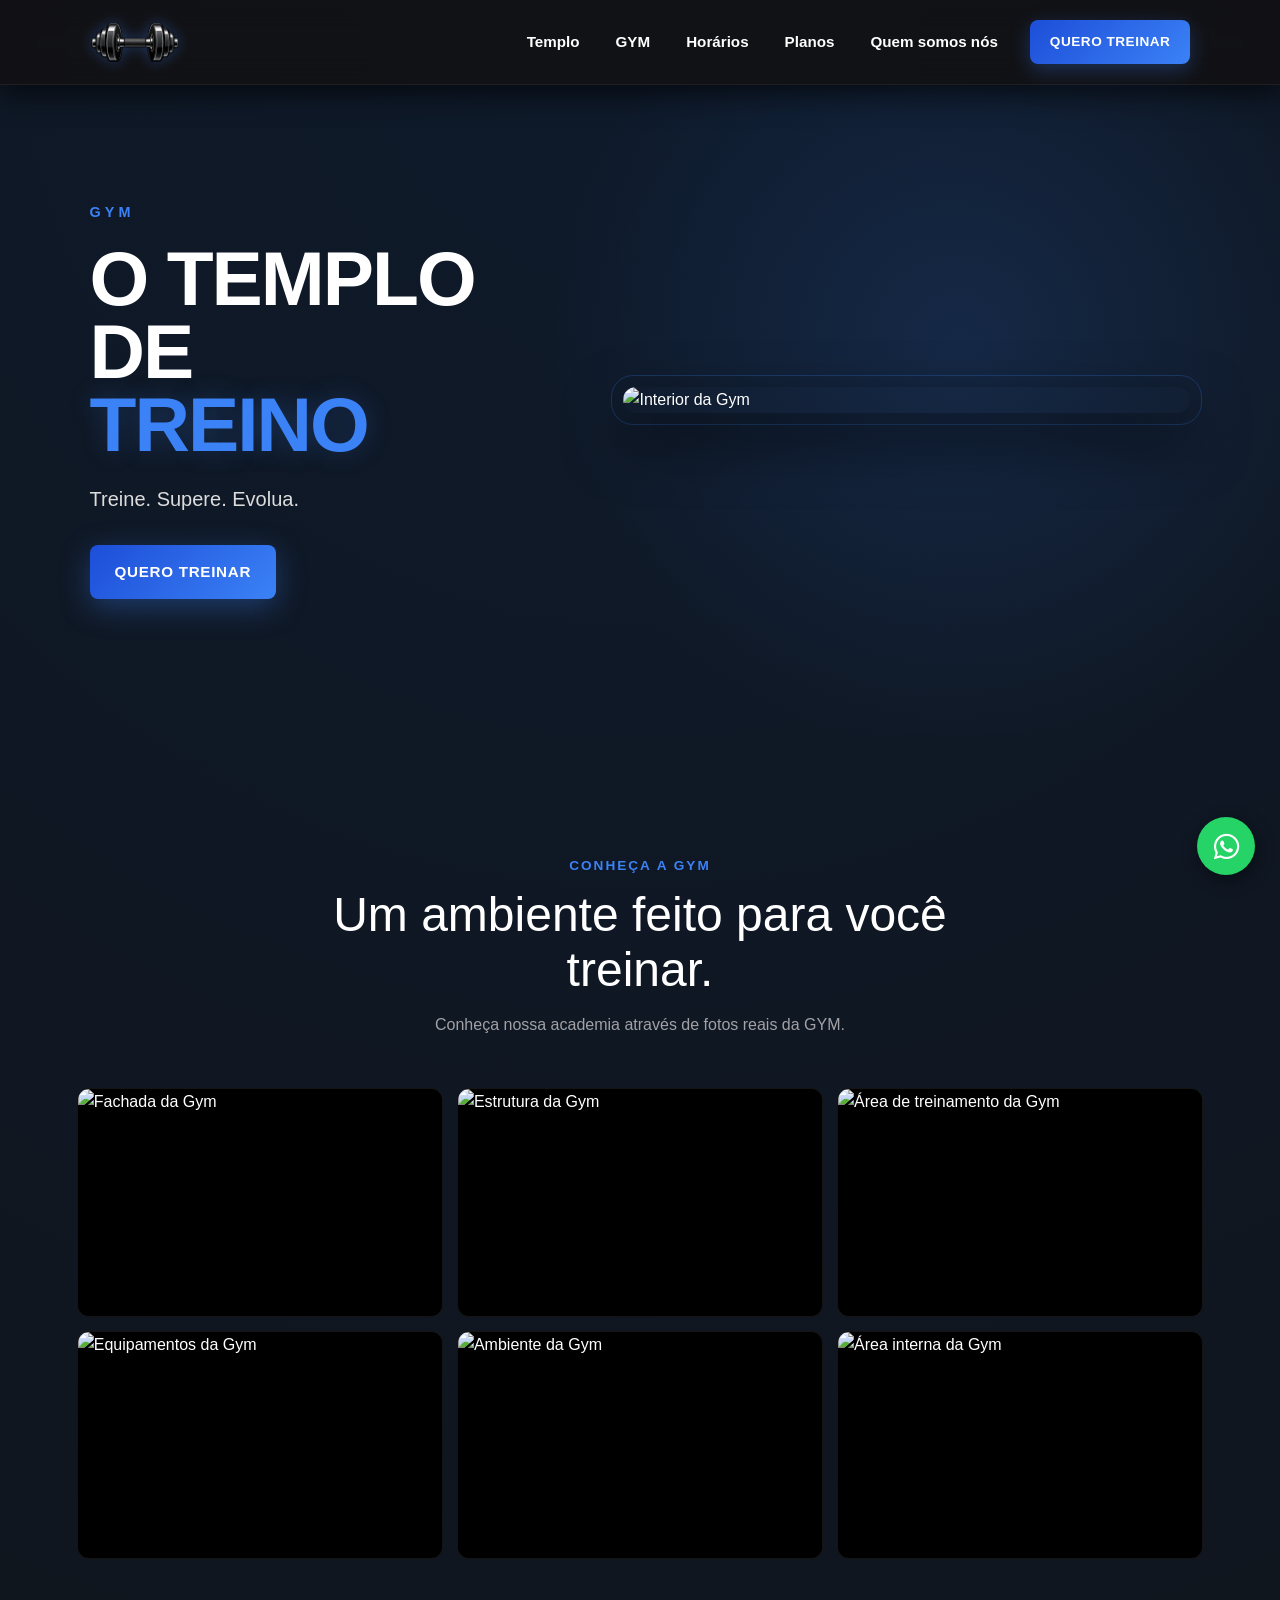
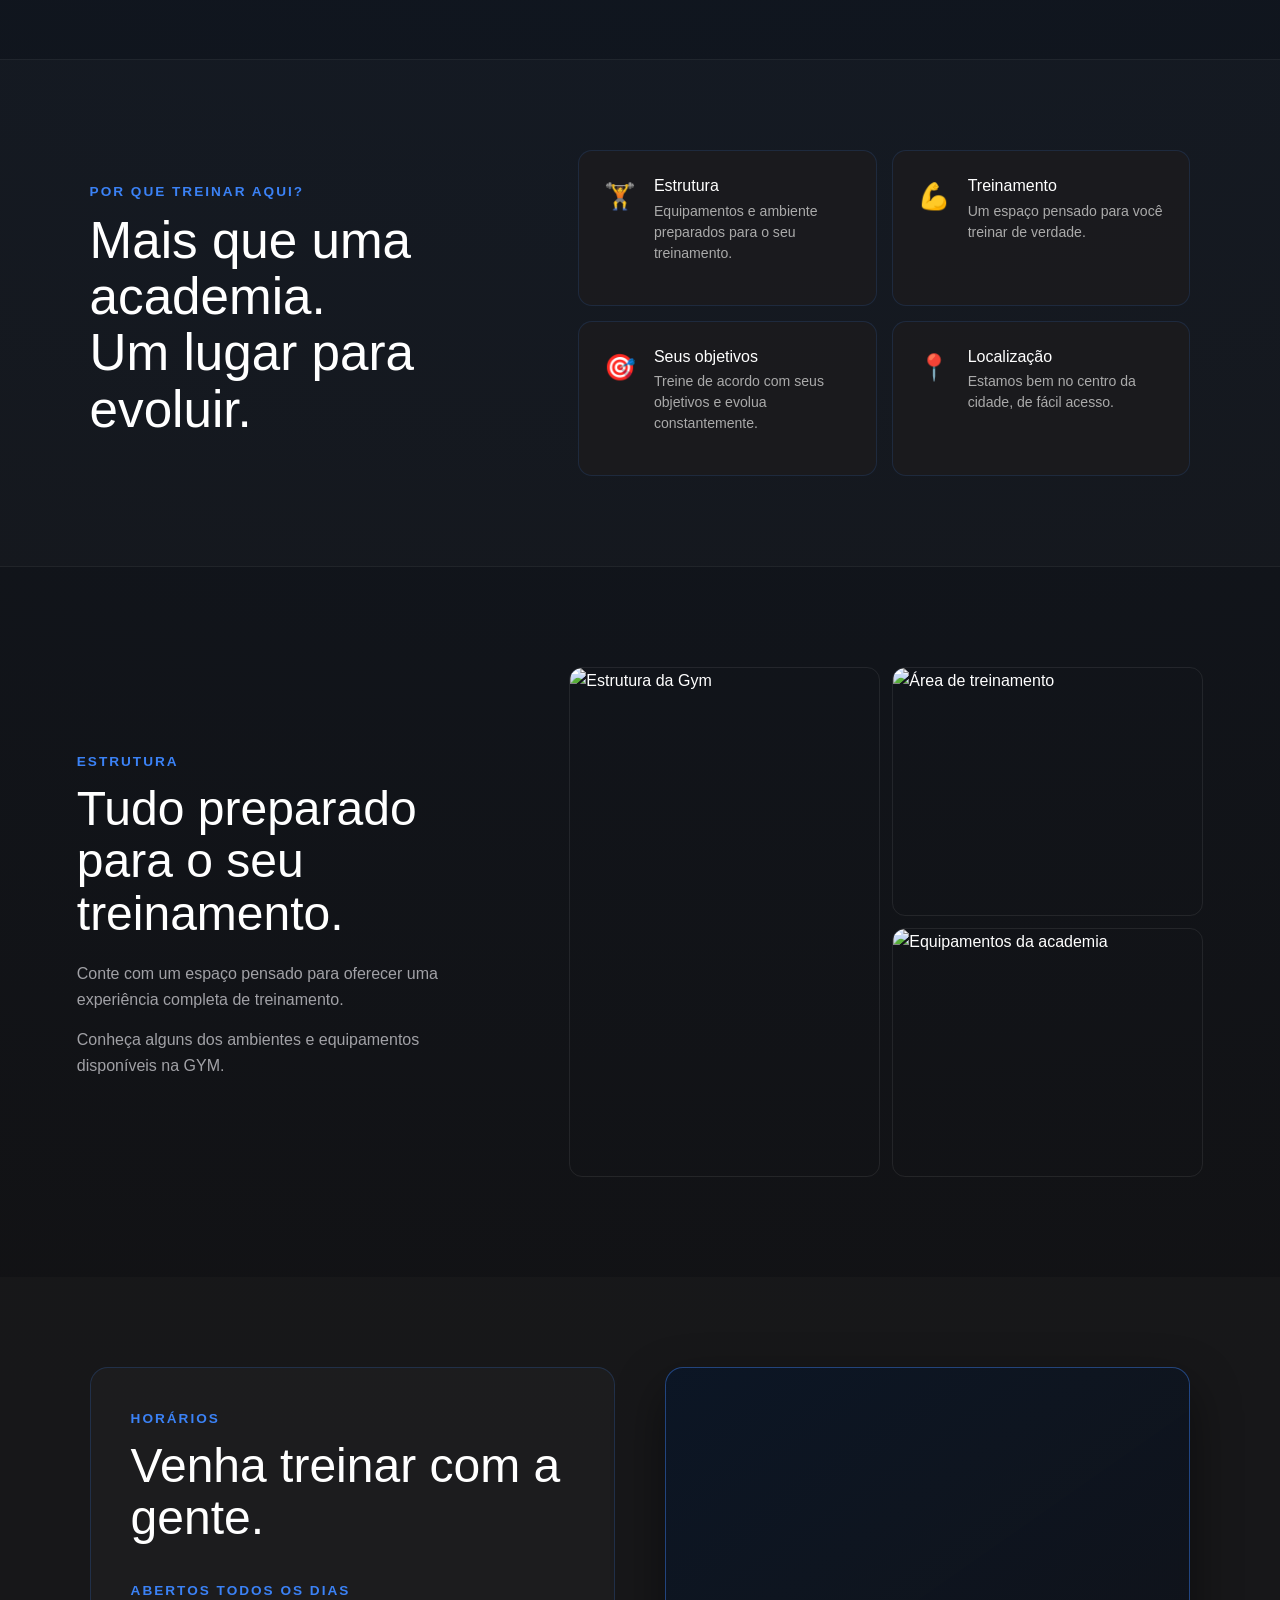
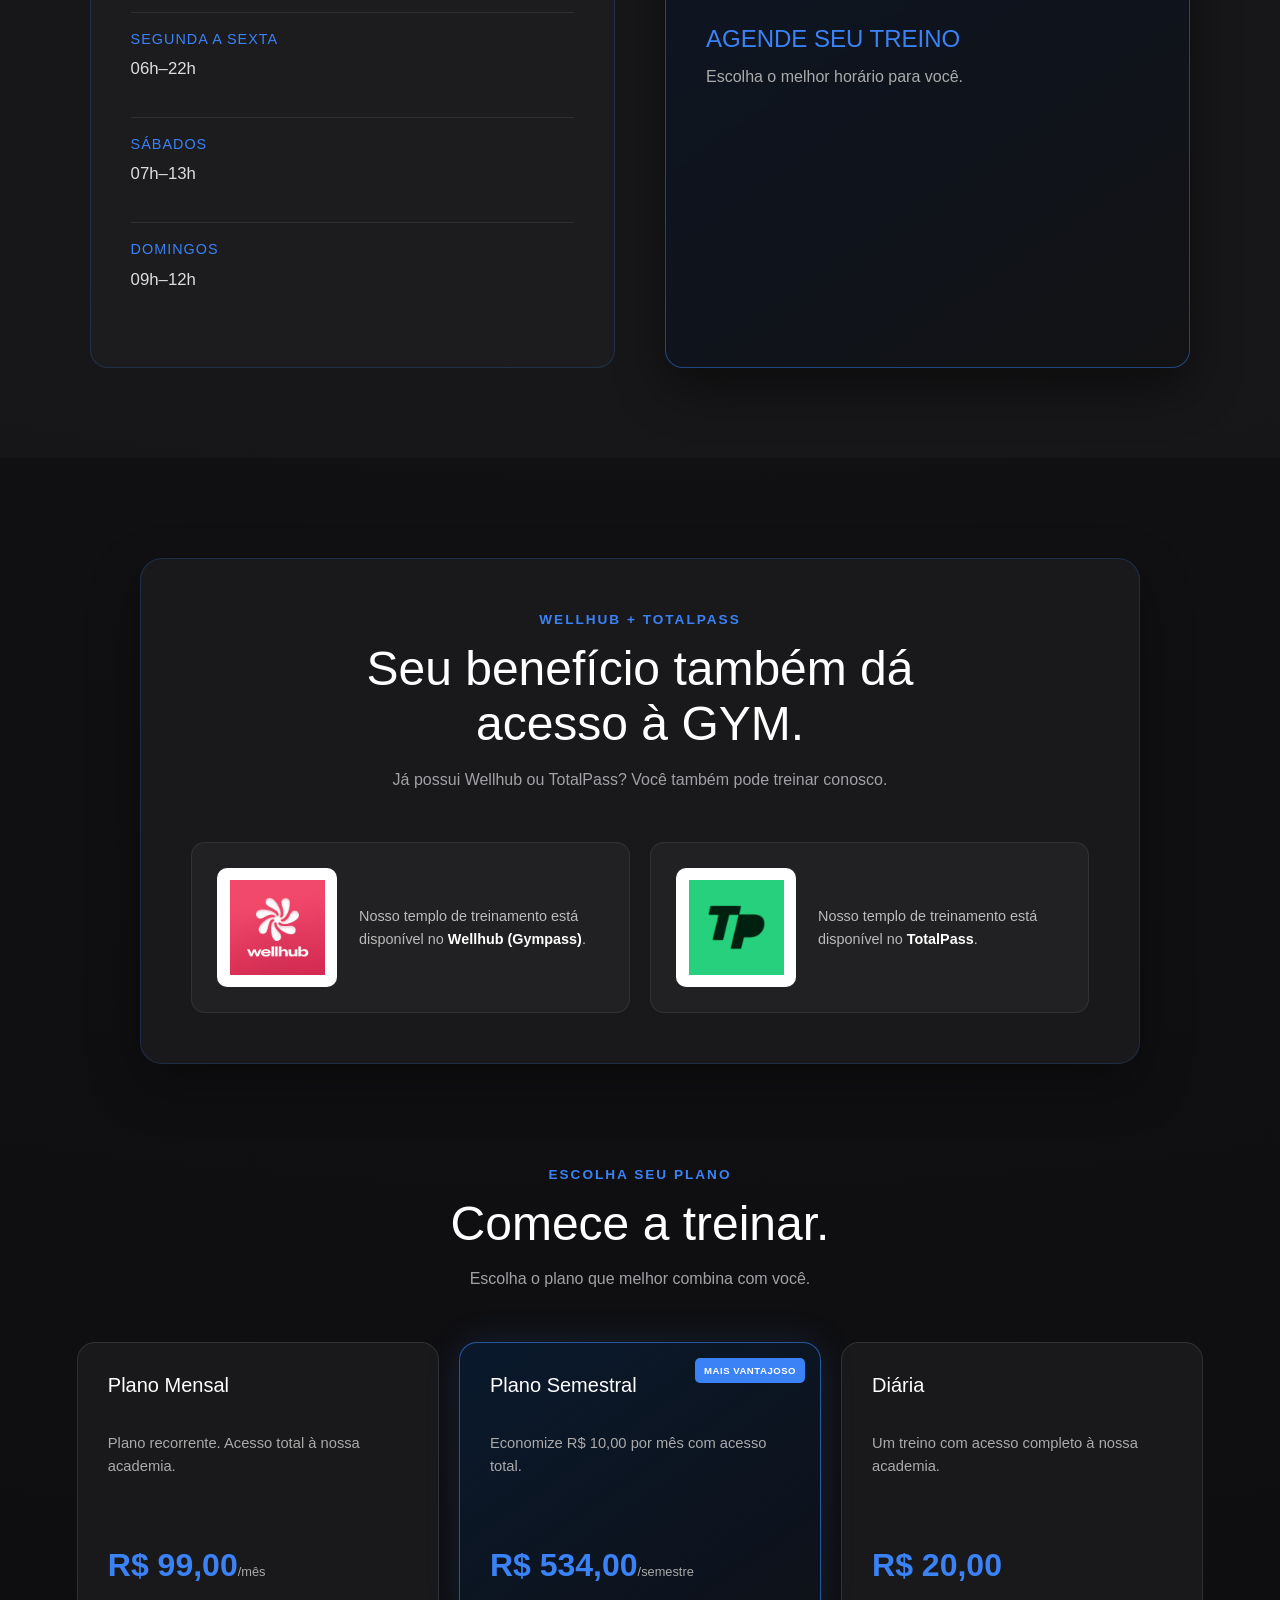
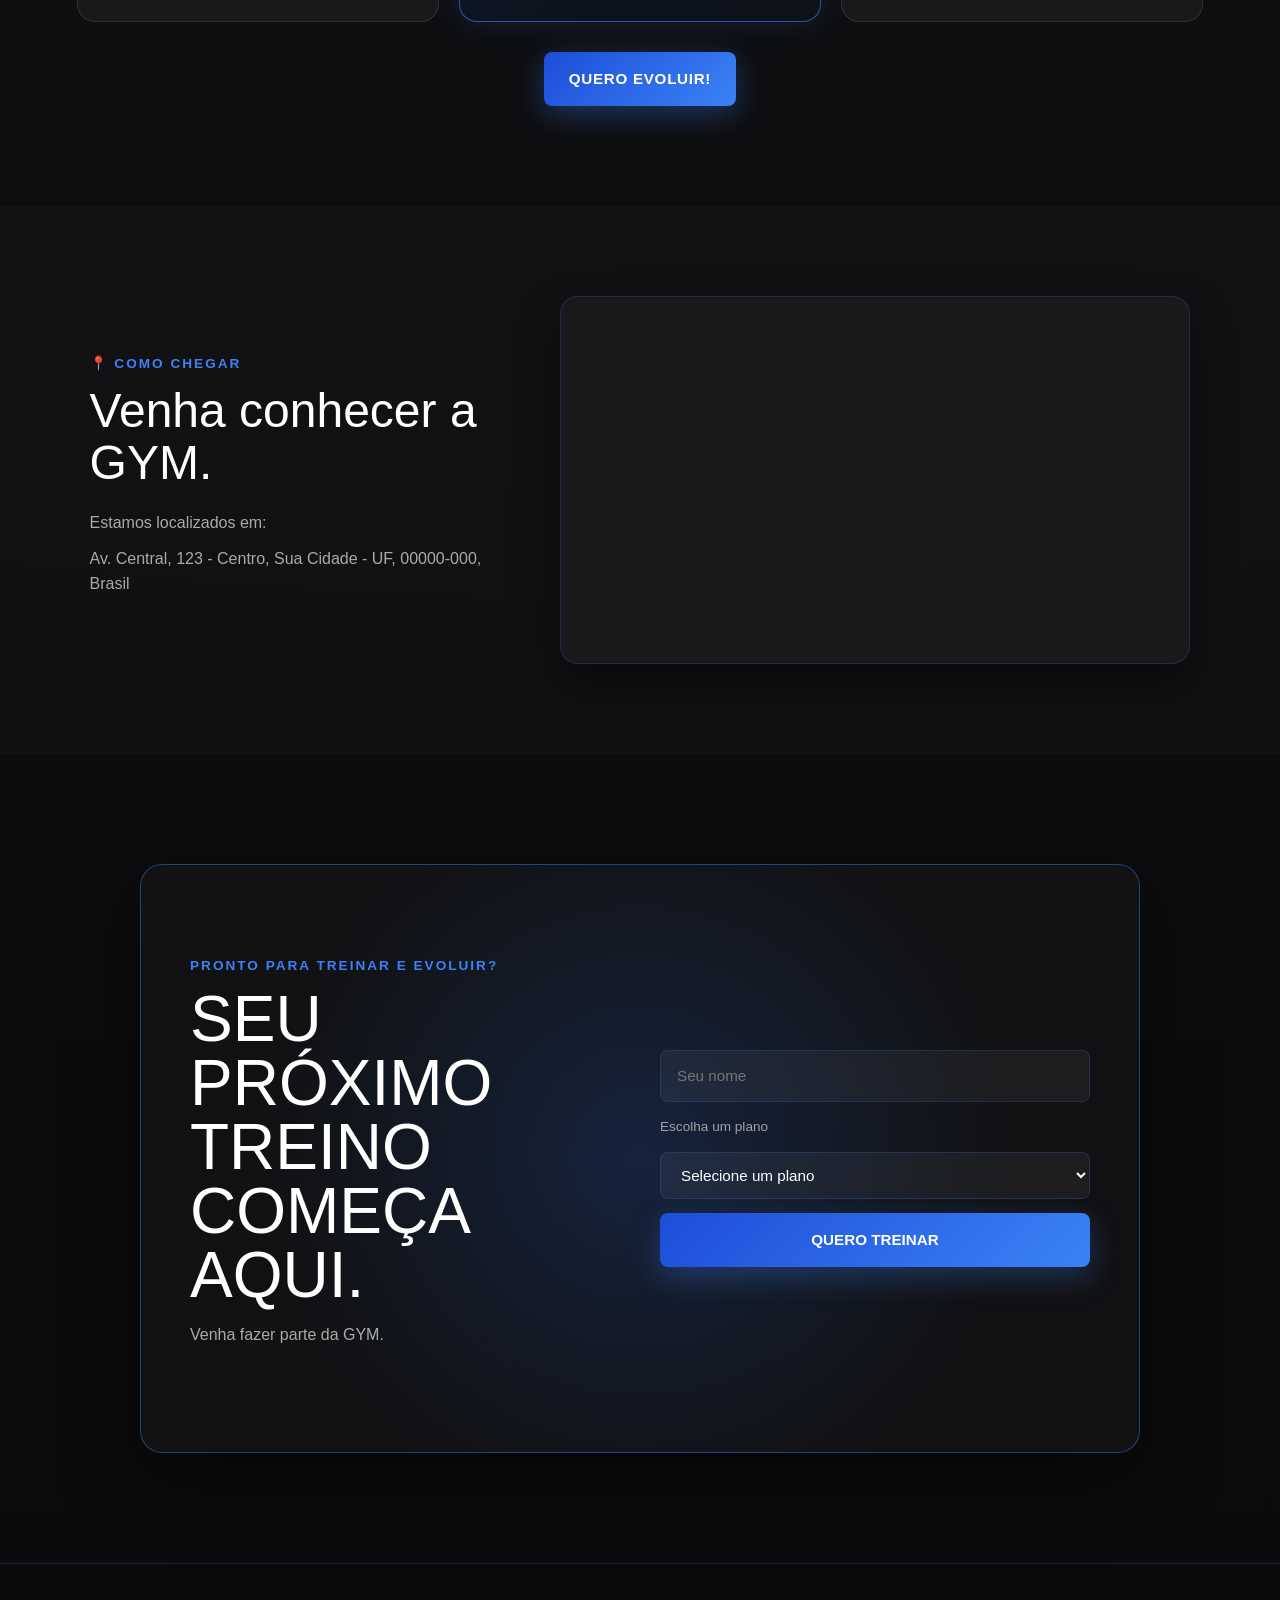
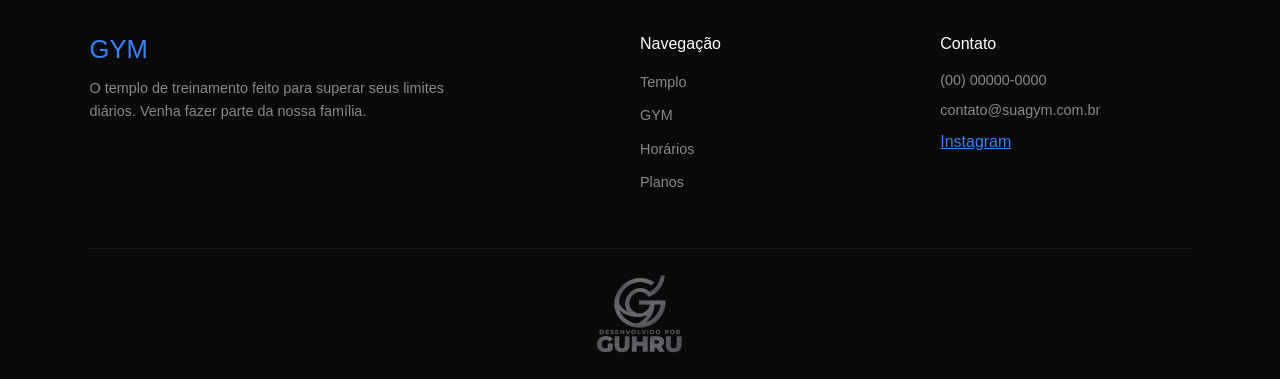
==== commit 68461055: "Update index.html" ====
--- a/index.html
+++ b/index.html
@@ -263,7 +263,7 @@
                             window.addEventListener('load', function() {
                                 calendar.schedulingButton.load({
                                     url: 'https://calendar.google.com/calendar/appointments/schedules/SUBSTITUA-PELA-SUA-URL-DE-AGENDAMENTO',
-                                    color: '#c99400',
+                                    color: '#0e1a2b',
                                     label: 'Agendar Aula',
                                     target: target
                                 });
@@ -433,7 +433,7 @@
          WHATSAPP FLUTUANTE
     ========================================================== -->
     <!-- ATENÇÃO: troque 0000000000000 pelo número de WhatsApp real, no formato 55DDDNÚMERO -->
-    <a href="https://wa.me/0000000000000?text=Ol%C3%A1!%20Gostaria%20de%20saber%20mais%20sobre%20os%20planos." class="whatsapp-float" aria-label="Falar pelo WhatsApp">
+    <a href="https://wa.me/11975709591?text=Ol%C3%A1!%20Gostaria%20de%20saber%20mais%20sobre%20os%20planos." class="whatsapp-float" aria-label="Falar pelo WhatsApp">
         <i class="fa-brands fa-whatsapp" aria-hidden="true"></i>
     </a>
 
